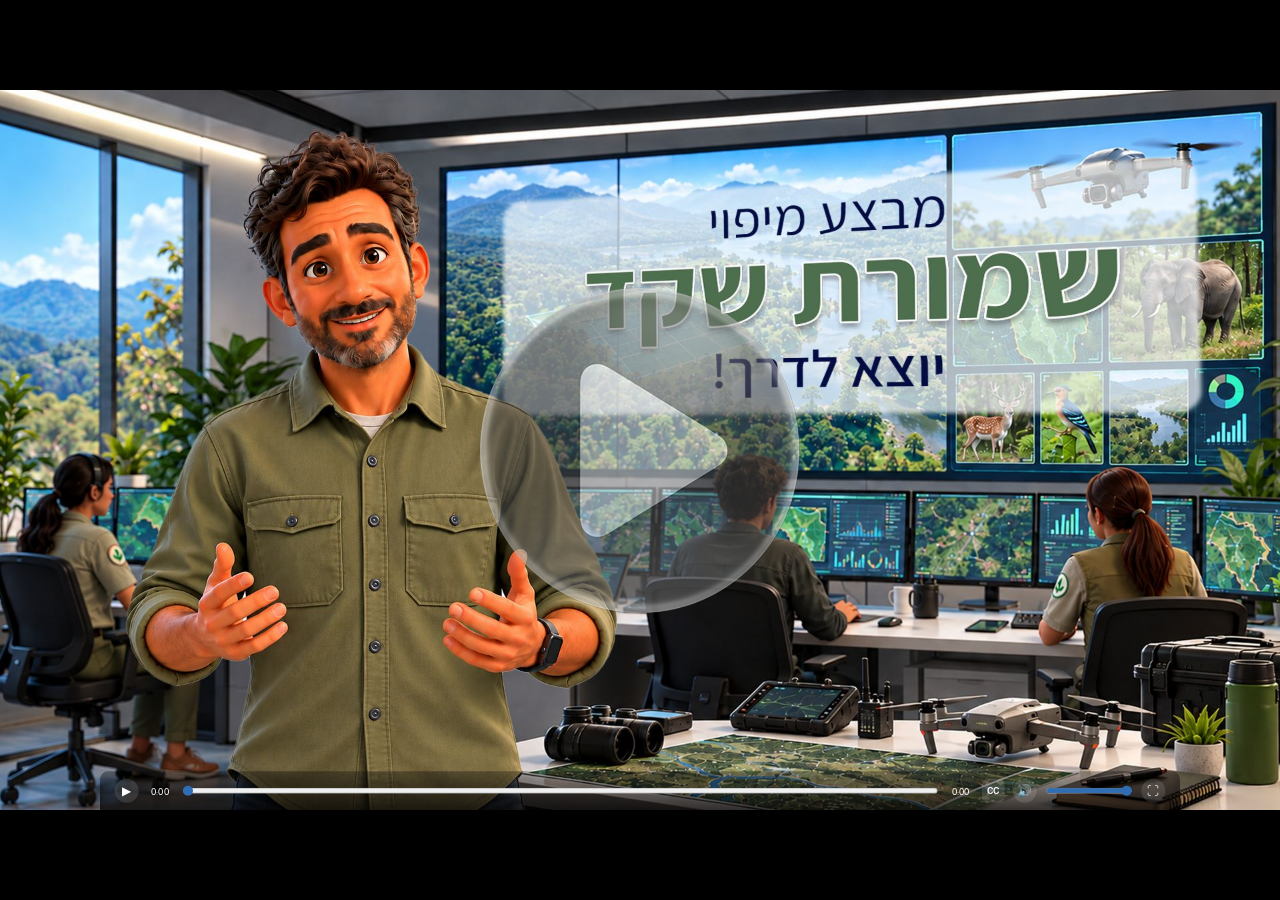
==== index.html @ ec58899f "Arabic build, round 2026-11-23: all first-reviewer comments and the second reader's accepted changes" ====
<!DOCTYPE html>
<html lang="ar" dir="rtl">
<head>
<meta charset="UTF-8">
<meta name="viewport" content="width=device-width, initial-scale=1.0">
<title>عمليّة رسم خريطة محمية اللوز الطبيعيّة</title>
<link rel="icon" href="data:,">
<link rel="stylesheet" href="styles.css">
<link rel="stylesheet" href="fonts-ar.css">
<link rel="stylesheet" href="style-ar.css">
</head>
<body>
<div id="app" role="main">

<!-- ===================================================================
     One <section> per screen, numbered 1..N with no gaps, written out in
     full here (the QA system counts the sections in this file).
     Attribute order matters to the translation tools: class first, then
     data-screen.
       data-sid    short ASCII name, stable when screens are renumbered
       data-type   opening | explain | video | tiles | hub | question | applet | finish
     Banner comment per screen: number, title, storyboard slides.

     Planned parts the engine gets in Phase 4 (markup is final already):
       .help-btn[data-popup="id"] / .popup-src#id   — help, applet, video and finish popups
       data-kind="input", .q-input[data-answer]      — typed answers; data-match="value" = any equal fraction
       .q-part                                       — a row with its own check, help and feedback (q2)
       .q-tr.q-opt                                   — a table row as an answer option (q3a, q3b)
     =================================================================== -->

<!-- ================= SCREEN 1 — סרטון פתיחה — מנהל השמורה (שקפים 2-3) ================= -->
<section class="screen active" data-screen="1" data-sid="video-intro" data-type="video" tabindex="-1">
  <div class="video-wrap">
    <!-- the poster (data-poster) only shows if the video file is missing; otherwise its first frame shows -->
    <video class="video-el" playsinline preload="metadata" disablepictureinpicture controlslist="nodownload noremoteplayback nofullscreen noplaybackrate" data-poster="assets/images/video-intro-poster.jpg" data-preview-at="0.5"><source src="assets/videos/RAHFAN_RESHET_CLIP1_V3.mp4#t=0.001" type="video/mp4"></video>
    <!-- captions: the producer's SRT (RAHFAN_RESHET_CLIP*.srt), one span per cue -->
    <div class="vcap-src" data-clear-after="48.72" hidden>
        <span data-t="0" data-end="1.6">مرحبا بكم،</span>
        <span data-t="1.6" data-end="4.1">تلقّينا في الأيام الأخيرة تقارير عن تغيّرات</span>
        <span data-t="4.1" data-end="5.908">في منطقة محمية اللوز الطبيعيّة</span>
        <span data-t="5.909" data-end="8.32">جفّت بعض مصادر المياه</span>
        <span data-t="8.32" data-end="11.54">وبدأت الحيوانات تتحرّك بشكل غير معتاد</span>
        <span data-t="11.54" data-end="14.06">بحثا عن مصادر مياه جديدة</span>
        <span data-t="14.06" data-end="17.24">لكي نفهم ما تغيّر ونحمي الحيوانات البرّية</span>
        <span data-t="17.24" data-end="19.54">علينا أن نعيد رسم خريطة لجميع</span>
        <span data-t="19.54" data-end="21.87">أنحاء المحمية، باستخدام طائرة مسيّرة للمسح</span>
        <span data-t="21.87" data-end="23.94">وهنا سنحتاج إلى مساعدتكم</span>
        <span data-t="23.94" data-end="26.5">انضمّوا إلى فريقنا من علماء البيئة الصغار</span>
        <span data-t="26.5" data-end="28.34">طلّاب وطالبات مثلكم</span>
        <span data-t="28.34" data-end="30.94">وساعدونا في تخطيط مهمّة المسح</span>
        <span data-t="30.94" data-end="33.82">يهمّنا أن تعرفوا عند تخطيط المسح</span>
        <span data-t="33.82" data-end="36.48">طائرتنا المسيّرة ذات بطّاريّة محدودة</span>
        <span data-t="36.48" data-end="39.18">ولا تستطيع مسح المحمية كلّها في يوم واحد</span>
        <span data-t="39.18" data-end="41.02">هذا يعني أنّنا سنحتاج إلى تقسيم</span>
        <span data-t="41.02" data-end="42.795">المهمّة إلى 3 أيام مسح</span>
        <span data-t="42.796" data-end="45.89">ننهي في نهايتها رسم خريطة المنطقة كلّها</span>
        <span data-t="45.89" data-end="48.72">هل أنتم مستعدّون؟ هيّا نبدأ</span>
      </div>
    <div class="video-caption hidden"><p></p></div>
    <button class="play-btn-big" type="button" aria-label="تشغيل الفيديو"></button>
  </div>
  <button class="nav-btn nav-next hidden" type="button" aria-label="التالي"></button>
</section>

<!-- ================= SCREEN 2 — ברוכים הבאים למערכת הבקרה (שקף 4) ================= -->
<section class="screen" data-screen="2" data-sid="welcome" data-type="explain" data-narration tabindex="-1">
  <div class="welcome-scene">
    <img class="screen-bg" src="assets/images/welcome-bg.jpg" alt="">
    <img class="figure-frame reserve-map" src="assets/images/welcome-map.jpg" alt="خريطة المحمية مقسّمة إلى شبكة من المربّعات المتساوية: 5 صفوف و12 عمودا.">
  </div>
  <div class="banner welcome-banner">
    <p class="reveal" data-narration-at="0"><strong>أهلا بكم في نظام التحكّم بالطائرة المسيّرة.</strong></p>
    <p class="reveal" data-narration-at="3.32">محميّتنا مستوية السطح وعلى شكل مستطيل.</p>
    <p class="reveal" data-narration-at="6.06">يقسّم النظام المنطقة إلى شبكة رقميّة من المربّعات المتساوية لتخطيط المسح.</p>
    <p class="reveal" data-narration-at="12.42">مهمّتكم، بصفتكم مخطّطي عمليّة المسح، هي أن تحدّدوا كيف سيُوزَّع عمل المسح بين <span class="keep-together">أيام العمليّة الثلاثة.</span></p>
    <button class="narration-toggle" type="button" aria-label="تشغيل السرد الصوتي" aria-controls="welcome-narration" aria-pressed="false">
      <svg class="narration-speaker" viewBox="0 0 32 32" aria-hidden="true" focusable="false"><path d="M5 12h6l8-6v20l-8-6H5z"/><path class="sound-wave" d="M23 11a7 7 0 0 1 0 10M26 7a12 12 0 0 1 0 18"/></svg>
      <svg class="narration-pause" viewBox="0 0 32 32" aria-hidden="true" focusable="false"><rect x="8" y="7" width="6" height="18" rx="1"/><rect x="19" y="7" width="6" height="18" rx="1"/></svg>
    </button>
  </div>
  <audio class="narration-audio" id="welcome-narration" src="assets/audio/screen2-narration.mp3" preload="auto"></audio>
  <button class="nav-btn nav-prev" type="button" aria-label="العودة"></button>
  <button class="nav-btn nav-next hidden" type="button" aria-label="التالي"></button>
</section>

<!-- ================= SCREEN 3 — שאלה 1 — אורך הצלע הסמוכה (שקפים 5-6) ================= -->
<section class="screen" data-screen="3" data-sid="q1" data-type="question" data-kind="single" data-weight="12.5" data-step="1" tabindex="-1">
  <img class="screen-bg" src="assets/images/bg-question.jpg" alt="">
  <button class="help-btn" type="button" data-popup="help-q1">مساعدة</button>
  <div class="q-card">
    <p class="q-body">1. عليكم أن تتعرّفوا إلى أبعاد المحمية لكي تتمكّنوا من تخطيط مهمّة المسح جيّدا.</p>
    <p class="q-body">معلوم أنّ مساحة المحمية المستطيلة هي 60 كيلومترا مربّعا، وطول أحد أضلاعها 5 كيلومترات.</p>
    <p class="q-body"><strong>ما هو طول الضلع المجاور؟</strong></p>
    <p class="q-instruction">اختاروا الإجابة المناسبة.</p>
    <div class="q-answers" role="radiogroup" aria-label="خيارات الإجابة">
      <div class="q-opt" data-id="1" role="radio" tabindex="0" aria-checked="false"><span class="q-mark"></span>15 كيلومترا</div>
      <div class="q-opt" data-id="2" data-correct role="radio" tabindex="0" aria-checked="false"><span class="q-mark"></span>12 كيلومترا</div>
      <div class="q-opt" data-id="3" role="radio" tabindex="0" aria-checked="false"><span class="q-mark"></span>10 كيلومترات</div>
    </div>
  </div>
  <!-- Separate existing artwork layers leave room for full-size dimension labels. -->
  <figure class="figure-frame q1-map" role="img" aria-label="خريطة المحمية المستطيلة، مقسّمة إلى مربّعات. طول ضلع واحد 5 كيلومترات، وطول الضلع المجاور غير معروف.">
    <div class="q1-grid"><img src="assets/images/q1-map.png" alt=""></div>
    <img class="q1-drone" src="assets/images/shared-paper-drone.png" alt="">
    <img class="q1-compass" src="assets/images/shared-paper-compass.png" alt="">
    <svg class="map-arrows" viewBox="0 0 866 479" aria-hidden="true" focusable="false">
      <line x1="135" y1="72" x2="135" y2="335" />
      <polygon points="128.5,77 141.5,77 135,66" />
      <polygon points="128.5,330 141.5,330 135,341" />
      <line x1="161" y1="366" x2="799" y2="366" />
      <polygon points="167,358 167,374 155,366" />
      <polygon points="793,358 793,374 805,366" />
    </svg>
    <p class="map-label map-side">5 كيلومترات</p>
    <p class="map-label map-bottom">؟ كيلومتر</p>
  </figure>
  <button class="btn-check" type="button" disabled>هل إجابتي صحيحة؟</button>
  <div class="popup-src popup-by-btn" id="help-q1" hidden>
    <p>مساحة المستطيل هي حاصل ضرب طولَي ضلعين متجاورين.</p>
  </div>
  <div class="fb-src" hidden>
    <div data-fb="retry"><p class="fb-t">هذه ليست الإجابة، حاولوا مرّة أخرى.</p><p>يمكنكم النقر على زرّ المساعدة للحصول على تلميح.</p></div>
    <div data-fb="correct"><p class="fb-t">إجابتك صحيحة!</p><p>مساحة المستطيل هي حاصل ضرب طولَي الضلعين المجاورين. معلوم لدينا أنّ مساحة المحمية 60 كيلومترا مربّعا وطول أحد أضلاعها 5 كيلومترات.</p><p>نُجري عمليّة قسمة لإيجاد طول الضلع المجاور:</p><p>12 = 5 : 60 ونحصل على أنّ طول الضلع هو 12 كيلومترا.</p></div>
    <div data-fb="wrong2"><p class="fb-t">هذا خطأ<span class="fb-rest"> – تعالوا نتعلّم من هذا</span></p><p>مساحة المستطيل هي حاصل ضرب طولَي الضلعين المجاورين. معلوم لدينا أنّ مساحة المحمية 60 كيلومترا مربّعا وطول أحد أضلاعها 5 كيلومترات.</p><p>نُجري عمليّة قسمة لإيجاد طول الضلع المجاور:</p><p>12 = 5 : 60 ونحصل على أنّ طول الضلع هو 12 كيلومترا.</p></div>
  </div>
  <button class="nav-btn nav-prev" type="button" aria-label="العودة"></button>
  <button class="nav-btn nav-next hidden" type="button" aria-label="التالي"></button>
</section>

<!-- ================= SCREEN 4 — שאלה 2 — החלק שנותר ביום השלישי (שקפים 7-13) ================= -->
<section class="screen" data-screen="4" data-sid="q2" data-type="question" data-kind="input" data-weight="12.5" data-step="2" tabindex="-1">
  <img class="screen-bg" src="assets/images/bg-question.jpg" alt="">
  <div class="q-card">
    <p class="q-body">2. كما ذُكر، يجب تقسيم مسح مساحة المحمية على ثلاثة أيام.</p>
    <p class="q-body">اقترح طاقم المخطّطين ثلاثة خيارات لتقسيم مساحة المحمية، وهي معروضة في الجدول التالي.</p>
    <p class="q-body"><strong>ما الجزء من مساحة المحمية الذي يتبقّى للمسح في اليوم الثالث في كلّ خيار منها؟</strong></p>
    <p class="q-instruction">اكتبوا الإجابة المناسبة لكلّ خيار.</p>
  </div>
  <img class="paper-card" src="assets/images/shared-paper-card.png" alt="">
  <img class="paper-art paper-drone" src="assets/images/shared-paper-drone.png" alt="">
  <img class="paper-art paper-compass" src="assets/images/shared-paper-compass.png" alt="">
  <div class="q-table" role="table">
    <div class="q-tr q-th" role="row"><span role="columnheader">جزء المساحة الذي سيُمسح</span><span role="columnheader">اليوم الأول</span><span role="columnheader">اليوم الثاني</span><span role="columnheader">اليوم الثالث</span></div>

    <div class="q-tr q-part" role="row" data-part="1">
      <span role="rowheader">الخيار 1</span>
      <span role="cell"><span class="frac"><span>1</span><span>5</span></span></span>
      <span role="cell"><span class="frac"><span>1</span><span>5</span></span></span>
      <span role="cell"><span class="q-input frac-input" data-answer="3/5" data-match="value"><input class="q-in" data-frac="num" inputmode="numeric" aria-label="بسط"><input class="q-in" data-frac="den" inputmode="numeric" aria-label="مقام"></span></span>
      <button class="help-btn" type="button" data-popup="help-q2-1">مساعدة</button>
      <button class="btn-check" type="button" disabled>هل إجابتي صحيحة؟</button>
      <div class="fb-src" hidden>
        <div data-fb="retry"><p class="fb-t">هذه ليست الإجابة، حاولوا مرّة أخرى.</p><p>يمكنكم النقر على زرّ المساعدة للحصول على تلميح.</p></div>
        <div data-fb="correct"><p class="fb-t">إجابتك صحيحة!</p><p><strong>هيّا ننظر إلى خيار المسح الأول.</strong></p><p>يمثّل كلّ جزء في الرسم خُمس مساحة المحمية، فقد تمّ مسح <span class="frac"><span>1</span><span>5</span></span> من مساحة المحمية في اليوم الأول، وتمّ مسح <span class="frac"><span>1</span><span>5</span></span> من المساحة في اليوم الثاني أيضا.</p><p>يعني ذلك أنّه تمّ مسح <span class="frac"><span>2</span><span>5</span></span> من مساحة المحمية في اليومين الأولين معا، ولذلك ما زال يتبقّى للمسح في اليوم الثالث <span class="frac"><span>3</span><span>5</span></span> من مساحة المحمية.</p><div class="fifths-figure" role="img" aria-label="رسم: مساحة المحمية في خمسة أجزاء متساوية. في الخُمس الأول من اليسار مكتوب 1/5، وهو الجزء الذي مُسح في اليوم الأول، وفي الخُمس الثاني مكتوب 1/5، وهو الجزء الذي مُسح في اليوم الثاني."><span class="ff-label ff-l1">الجزء الذي مُسح في اليوم الأول</span><span class="ff-label ff-l2">الجزء الذي مُسح في اليوم الثاني</span><svg class="ff-brace ff-b1" viewBox="0 0 100 20" preserveAspectRatio="none" aria-hidden="true"><path d="M1,19 Q1,11 13,11 H40 Q50,11 50,1 Q50,11 60,11 H87 Q99,11 99,19"/></svg><svg class="ff-brace ff-b2" viewBox="0 0 100 20" preserveAspectRatio="none" aria-hidden="true"><path d="M1,19 Q1,11 13,11 H40 Q50,11 50,1 Q50,11 60,11 H87 Q99,11 99,19"/></svg><span class="ff-cell"><span class="frac"><span>1</span><span>5</span></span></span><span class="ff-cell"><span class="frac"><span>1</span><span>5</span></span></span><span class="ff-cell"></span><span class="ff-cell"></span><span class="ff-cell"></span></div></div>
        <div data-fb="wrong2"><p class="fb-t">الإجابة غير دقيقة<span class="fb-rest"> – تعالوا نتعلّم من هذا</span></p><p><strong>هيّا ننظر إلى خيار المسح الأول.</strong></p><p>يمثّل كلّ جزء في الرسم خُمس مساحة المحمية، فقد تمّ مسح <span class="frac"><span>1</span><span>5</span></span> من مساحة المحمية في اليوم الأول، وتمّ مسح <span class="frac"><span>1</span><span>5</span></span> من المساحة في اليوم الثاني أيضا.</p><p>يعني ذلك أنّه تمّ مسح <span class="frac"><span>2</span><span>5</span></span> من مساحة المحمية في اليومين الأولين معا، ولذلك ما زال يتبقّى للمسح في اليوم الثالث <span class="frac"><span>3</span><span>5</span></span> من مساحة المحمية.</p><div class="fifths-figure" role="img" aria-label="رسم: مساحة المحمية في خمسة أجزاء متساوية. في الخُمس الأول من اليسار مكتوب 1/5، وهو الجزء الذي مُسح في اليوم الأول، وفي الخُمس الثاني مكتوب 1/5، وهو الجزء الذي مُسح في اليوم الثاني."><span class="ff-label ff-l1">الجزء الذي مُسح في اليوم الأول</span><span class="ff-label ff-l2">الجزء الذي مُسح في اليوم الثاني</span><svg class="ff-brace ff-b1" viewBox="0 0 100 20" preserveAspectRatio="none" aria-hidden="true"><path d="M1,19 Q1,11 13,11 H40 Q50,11 50,1 Q50,11 60,11 H87 Q99,11 99,19"/></svg><svg class="ff-brace ff-b2" viewBox="0 0 100 20" preserveAspectRatio="none" aria-hidden="true"><path d="M1,19 Q1,11 13,11 H40 Q50,11 50,1 Q50,11 60,11 H87 Q99,11 99,19"/></svg><span class="ff-cell"><span class="frac"><span>1</span><span>5</span></span></span><span class="ff-cell"><span class="frac"><span>1</span><span>5</span></span></span><span class="ff-cell"></span><span class="ff-cell"></span><span class="ff-cell"></span></div></div>
      </div>
    </div>

    <div class="q-tr q-part" role="row" data-part="2">
      <span role="rowheader">الخيار 2</span>
      <span role="cell"><span class="frac"><span>1</span><span>10</span></span></span>
      <span role="cell"><span class="frac"><span>2</span><span>5</span></span></span>
      <span role="cell"><span class="q-input frac-input" data-answer="5/10" data-match="value"><input class="q-in" data-frac="num" inputmode="numeric" aria-label="بسط"><input class="q-in" data-frac="den" inputmode="numeric" aria-label="مقام"></span></span>
      <button class="help-btn" type="button" data-popup="help-q2-2">مساعدة</button>
      <button class="btn-check" type="button" disabled>هل إجابتي صحيحة؟</button>
      <div class="fb-src" hidden>
        <div data-fb="retry"><p class="fb-t">هذه ليست الإجابة، حاولوا مرّة أخرى.</p><p>يمكنكم النقر على زرّ المساعدة للحصول على تلميح.</p></div>
        <div data-fb="correct"><p class="fb-t">إجابتك صحيحة!</p><p>نحسب معا:</p><p><strong>الخيار 2</strong> – نجمع أجزاء مساحة المحمية التي مسحتها الطائرة المسيّرة في اليوم الأول واليوم الثاني <span class="frac"><span>1</span><span>10</span></span> + <span class="frac"><span>2</span><span>5</span></span>.</p><p>نجمع الكسرين باستخدام المقام المشترك الأصغر 10: <span class="eq"><span class="frac"><span>2</span><span>5</span></span> + <span class="frac"><span>1</span><span>10</span></span> = <span class="frac"><span>4</span><span>10</span></span> + <span class="frac"><span>1</span><span>10</span></span> = <span class="frac"><span>5</span><span>10</span></span></span></p><p>يعني ذلك أنّه يتبقّى للمسح <span class="frac"><span>5</span><span>10</span></span> وهي <span class="frac"><span>1</span><span>2</span></span> من مساحة المحمية.</p></div>
        <div data-fb="wrong2"><p class="fb-t">هذا خطأ<span class="fb-rest"> – تعالوا نتعلّم من هذا</span></p><p>نحسب معا:</p><p><strong>الخيار 2</strong> – نجمع أجزاء مساحة المحمية التي مسحتها الطائرة المسيّرة في اليوم الأول واليوم الثاني <span class="frac"><span>1</span><span>10</span></span> + <span class="frac"><span>2</span><span>5</span></span>.</p><p>نجمع الكسرين باستخدام المقام المشترك الأصغر 10: <span class="eq"><span class="frac"><span>2</span><span>5</span></span> + <span class="frac"><span>1</span><span>10</span></span> = <span class="frac"><span>4</span><span>10</span></span> + <span class="frac"><span>1</span><span>10</span></span> = <span class="frac"><span>5</span><span>10</span></span></span></p><p>يعني ذلك أنّه يتبقّى للمسح <span class="frac"><span>5</span><span>10</span></span> وهي <span class="frac"><span>1</span><span>2</span></span> من مساحة المحمية.</p></div>
      </div>
    </div>

    <div class="q-tr q-part" role="row" data-part="3">
      <span role="rowheader">الخيار 3</span>
      <span role="cell"><span class="frac"><span>1</span><span>4</span></span></span>
      <span role="cell"><span class="frac"><span>1</span><span>6</span></span></span>
      <span role="cell"><span class="q-input frac-input" data-answer="7/12" data-match="value"><input class="q-in" data-frac="num" inputmode="numeric" aria-label="بسط"><input class="q-in" data-frac="den" inputmode="numeric" aria-label="مقام"></span></span>
      <button class="help-btn" type="button" data-popup="help-q2-3">مساعدة</button>
      <button class="btn-check" type="button" disabled>هل إجابتي صحيحة؟</button>
      <div class="fb-src" hidden>
        <div data-fb="retry"><p class="fb-t">هذه ليست الإجابة، حاولوا مرّة أخرى.</p><p>يمكنكم النقر على زرّ المساعدة للحصول على تلميح.</p></div>
        <div data-fb="correct"><p class="fb-t">إجابتك صحيحة!</p><p>نحسب معا:</p><p><strong>الخيار 3</strong> – نجمع أجزاء مساحة المحمية التي مسحتها الطائرة المسيّرة في اليوم الأول واليوم الثاني <span class="frac"><span>1</span><span>6</span></span> + <span class="frac"><span>1</span><span>4</span></span>.</p><p>يلزم لجمع <span class="eq"><span class="frac"><span>1</span><span>4</span></span> + <span class="frac"><span>1</span><span>6</span></span></span> إيجاد مقام مشترك، والمقام المشترك الأصغر هو <strong>12</strong>:</p><p><span class="eq"><span class="frac"><span>1</span><span>4</span></span> + <span class="frac"><span>1</span><span>6</span></span> = <span class="frac"><span>3</span><span>12</span></span> + <span class="frac"><span>2</span><span>12</span></span> = <span class="frac"><span>5</span><span>12</span></span></span></p><p>يعني ذلك أنّه ما زال يتبقّى للمسح <span class="frac"><span>7</span><span>12</span></span> من المساحة.</p></div>
        <div data-fb="wrong2"><p class="fb-t">هذا خطأ<span class="fb-rest"> – تعالوا نتعلّم من هذا</span></p><p>نحسب معا:</p><p><strong>الخيار 3</strong> – نجمع أجزاء مساحة المحمية التي مسحتها الطائرة المسيّرة في اليوم الأول واليوم الثاني <span class="frac"><span>1</span><span>6</span></span> + <span class="frac"><span>1</span><span>4</span></span>.</p><p>يلزم لجمع <span class="eq"><span class="frac"><span>1</span><span>4</span></span> + <span class="frac"><span>1</span><span>6</span></span></span> إيجاد مقام مشترك، والمقام المشترك الأصغر هو <strong>12</strong>:</p><p><span class="eq"><span class="frac"><span>1</span><span>4</span></span> + <span class="frac"><span>1</span><span>6</span></span> = <span class="frac"><span>3</span><span>12</span></span> + <span class="frac"><span>2</span><span>12</span></span> = <span class="frac"><span>5</span><span>12</span></span></span></p><p>يعني ذلك أنّه ما زال يتبقّى للمسح <span class="frac"><span>7</span><span>12</span></span> من المساحة.</p></div>
      </div>
    </div>
  </div>
  <div class="popup-src" id="help-q2-1" hidden>
    <p><strong>هيّا ننظر إلى خيار المسح الأول.</strong></p>
    <p>هذه مساحة المحمية مقسّمة إلى أخماس.</p>
    <!-- the two labels are live text, each under its own piece (the first piece is the leftmost). In the storyboard file they are white on white, so the slide render does not show them, but they are part of the help -->
    <div class="help-fifths">
      <img class="figure-frame" src="assets/images/q2-help1-fifths.png" alt="مساحة المحمية مقسّمة إلى خمسة أجزاء متساوية.">
      <div class="hf-labels">
        <svg class="hf-brace hf-b1" viewBox="0 0 100 20" preserveAspectRatio="none" aria-hidden="true"><path d="M1,19 Q1,11 13,11 H40 Q50,11 50,1 Q50,11 60,11 H87 Q99,11 99,19"/></svg><svg class="hf-brace hf-b2" viewBox="0 0 100 20" preserveAspectRatio="none" aria-hidden="true"><path d="M1,19 Q1,11 13,11 H40 Q50,11 50,1 Q50,11 60,11 H87 Q99,11 99,19"/></svg>
        <span class="hf-label hf-l1">الجزء الذي مُسح في اليوم الأول</span><span class="hf-label hf-l2">الجزء الذي مُسح في اليوم الثاني</span>
      </div>
    </div>
  </div>
  <div class="popup-src" id="help-q2-2" hidden>
    <p><strong>هيّا ننظر إلى خيار المسح الثاني.</strong></p>
    <p>مساحة المحمية مقسّمة إلى أعشار في الرسم العلوي.</p>
    <p>المحمية نفسها مقسّمة إلى أخماس في الرسم السفلي.</p>
    <p>كم عُشرا يوجد في كلّ <span class="frac"><span>1</span><span>5</span></span>؟</p>
    <p><span class="eq"><span class="frac"><span>1</span><span>5</span></span> = <span class="frac"><span>?</span><span>10</span></span></span></p>
    <img class="figure-frame" src="assets/images/q2-help2-tenths.png" alt="مساحة المحمية مقسّمة إلى عشرة أجزاء متساوية.">
    <img class="figure-frame" src="assets/images/q2-help2-fifths.png" alt="مساحة المحمية مقسّمة إلى خمسة أجزاء متساوية.">
  </div>
  <div class="popup-src" id="help-q2-3" hidden>
    <p>عبّروا عن أجزاء مساحات المحمية باستخدام مقام مشترك.</p>
  </div>
  <button class="nav-btn nav-prev" type="button" aria-label="العودة"></button>
  <button class="nav-btn nav-next hidden" type="button" aria-label="التالي"></button>
</section>

<!-- ================= SCREEN 5 — שאלה 3.א — 25% ביום הראשון (שקפים 14-15) ================= -->
<section class="screen" data-screen="5" data-sid="q3a" data-type="question" data-kind="single" data-weight="6.25" data-step="3" tabindex="-1">
  <img class="screen-bg" src="assets/images/bg-question.jpg" alt="">
  <button class="help-btn" type="button" data-popup="help-q3a">مساعدة</button>
  <div class="q-card">
    <p class="q-body">3. أ. أيّ خيار يكون فيه الجزء الذي مُسح <strong>في اليوم الأول</strong> <span class="ltr">25%</span> من مساحة المحمية؟</p>
    <p class="q-instruction">انقروا على الخيار المناسب في الجدول.</p>
  </div>
  <img class="paper-card" src="assets/images/shared-paper-card.png" alt="">
  <img class="paper-art paper-drone" src="assets/images/shared-paper-drone.png" alt="">
  <img class="paper-art paper-compass" src="assets/images/shared-paper-compass.png" alt="">
  <div class="q-table" role="radiogroup" aria-label="خيارات الإجابة">
    <div class="q-tr q-th" aria-hidden="true"><span>جزء المساحة الذي سيُمسح</span><span>اليوم الأول</span><span>اليوم الثاني</span><span>اليوم الثالث</span></div>
    <div class="q-tr q-opt" data-id="1" role="radio" tabindex="0" aria-checked="false"><span>الخيار 1</span><span><span class="frac"><span>1</span><span>5</span></span></span><span><span class="frac"><span>1</span><span>5</span></span></span><span><span class="frac"><span>3</span><span>5</span></span></span></div>
    <div class="q-tr q-opt" data-id="2" role="radio" tabindex="0" aria-checked="false"><span>الخيار 2</span><span><span class="frac"><span>1</span><span>10</span></span></span><span><span class="frac"><span>2</span><span>5</span></span></span><span><span class="eq"><span class="frac"><span>5</span><span>10</span></span><span class="eq-ok"> = <span class="frac"><span>1</span><span>2</span></span></span></span></span></div>
    <div class="q-tr q-opt" data-id="3" data-correct role="radio" tabindex="0" aria-checked="false"><span>الخيار 3</span><span><span class="frac"><span>1</span><span>4</span></span></span><span><span class="frac"><span>1</span><span>6</span></span></span><span><span class="frac"><span>7</span><span>12</span></span></span></div>
  </div>
  <button class="btn-check" type="button" disabled>هل إجابتي صحيحة؟</button>
  <div class="popup-src popup-by-btn" id="help-q3a" hidden>
    <p><span class="eq"><span class="frac"><span>1</span><span>4</span></span> = <span class="frac"><span>?</span><span>100</span></span></span></p>
  </div>
  <div class="fb-src" hidden>
    <div data-fb="retry"><p class="fb-t">هذه ليست الإجابة، حاولوا مرّة أخرى.</p><p>يمكنكم النقر على زرّ المساعدة للحصول على تلميح.</p></div>
    <div data-fb="correct"><p class="fb-t">إجابتك صحيحة!</p><p>تمّ في الخيار 3، في اليوم الأول، مسح <span class="ltr">25%</span> من مساحة المحمية.</p><p><span class="eq"><span class="frac"><span>1</span><span>4</span></span> = <span class="frac"><span>25</span><span>100</span></span></span></p></div>
    <div data-fb="wrong2"><p class="fb-t">هذا خطأ<span class="fb-rest"> – تعالوا نتعلّم من هذا</span></p><p>تمّ في الخيار 3، في اليوم الأول، مسح <span class="ltr">25%</span> من مساحة المحمية.</p><p><span class="eq"><span class="frac"><span>1</span><span>4</span></span> = <span class="frac"><span>25</span><span>100</span></span></span></p></div>
  </div>
  <button class="nav-btn nav-prev" type="button" aria-label="العودة"></button>
  <button class="nav-btn nav-next hidden" type="button" aria-label="التالي"></button>
</section>

<!-- ================= SCREEN 6 — שאלה 3.ב — החלק הקטן ביותר ביום השלישי (שקפים 16-18) ================= -->
<section class="screen" data-screen="6" data-sid="q3b" data-type="question" data-kind="single" data-weight="6.25" data-step="3" tabindex="-1">
  <img class="screen-bg" src="assets/images/bg-question.jpg" alt="">
  <button class="help-btn" type="button" data-popup="help-q3b">مساعدة</button>
  <div class="q-card">
    <p class="q-body"><strong>3. ب.</strong> يبدو، بحسب توقّعات الطقس، أنّ المطر سيهطل في اليوم الثالث من المسح. اقترحت مرام مسح أكبر مساحة ممكنة في اليومين الأولين، لكي تبقى للمسح في اليوم الثالث أصغر مساحة.</p>
    <p class="q-body">أيّ خيار من الخيارات الثلاثة التي أمامكم يبقى فيه <strong>الجزء الأصغر</strong> للمسح <strong>في اليوم الثالث</strong>؟</p>
    <p class="q-instruction">انقروا على الخيار المناسب في الجدول.</p>
  </div>
  <img class="figure-frame character" src="assets/images/q3b-may.png" alt="">
  <img class="paper-card" src="assets/images/shared-paper-card.png" alt="">
  <img class="paper-art paper-drone" src="assets/images/shared-paper-drone.png" alt="">
  <img class="paper-art paper-compass" src="assets/images/shared-paper-compass.png" alt="">
  <div class="q-table" role="radiogroup" aria-label="خيارات الإجابة">
    <div class="q-tr q-th" aria-hidden="true"><span>جزء المساحة الذي سيُمسح</span><span>اليوم الأول</span><span>اليوم الثاني</span><span>اليوم الثالث</span></div>
    <div class="q-tr q-opt" data-id="1" role="radio" tabindex="0" aria-checked="false"><span>الخيار 1</span><span><span class="frac"><span>1</span><span>5</span></span></span><span><span class="frac"><span>1</span><span>5</span></span></span><span><span class="frac"><span>3</span><span>5</span></span></span></div>
    <div class="q-tr q-opt" data-id="2" data-correct role="radio" tabindex="0" aria-checked="false"><span>الخيار 2</span><span><span class="frac"><span>1</span><span>10</span></span></span><span><span class="frac"><span>2</span><span>5</span></span></span><span><span class="eq"><span class="frac"><span>5</span><span>10</span></span><span class="eq-ok"> = <span class="frac"><span>1</span><span>2</span></span></span></span></span></div>
    <div class="q-tr q-opt" data-id="3" role="radio" tabindex="0" aria-checked="false"><span>الخيار 3</span><span><span class="frac"><span>1</span><span>4</span></span></span><span><span class="frac"><span>1</span><span>6</span></span></span><span><span class="frac"><span>7</span><span>12</span></span></span></div>
  </div>
  <button class="btn-check" type="button" disabled>هل إجابتي صحيحة؟</button>
  <div class="popup-src popup-wide" id="help-q3b" hidden>
    <p>حاولوا مقارنة كِبَر الأجزاء المتبقّية.</p>
    <p>لوّنّا في الرسوم التي أمامكم أجزاء المحمية التي سيتمّ مسحها في اليوم الثالث في كلّ خيار.</p>
    <p>أيّ منها تكون فيه المساحة المتبقّية للمسح في اليوم الثالث هي الأصغر؟</p>
    <div class="help-options">
      <div class="help-option"><img class="figure-frame" src="assets/images/q3b-help-a.png" alt="مساحة المحمية مقسّمة إلى خمسة أجزاء؛ ثلاثة منها ملوّنة."><p>الخيار أ <span class="frac"><span>3</span><span>5</span></span></p></div>
      <div class="help-option"><img class="figure-frame" src="assets/images/q3b-help-b.png" alt="مساحة المحمية مقسّمة إلى عشرة أجزاء؛ خمسة منها ملوّنة."><p>الخيار ب <span class="frac"><span>5</span><span>10</span></span></p></div>
      <div class="help-option"><img class="figure-frame" src="assets/images/q3b-help-c.png" alt="مساحة المحمية مقسّمة إلى اثني عشر جزءا؛ سبعة منها ملوّنة."><p>الخيار ت <span class="frac"><span>7</span><span>12</span></span></p></div>
    </div>
  </div>
  <div class="fb-src" hidden>
    <div data-fb="retry"><p class="fb-t">هذه ليست الإجابة، حاولوا مرّة أخرى.</p><p>يمكنكم النقر على زرّ المساعدة للحصول على تلميح.</p></div>
    <div data-fb="correct"><p class="fb-t">إجابتك صحيحة!</p><p>نرى من الجدول أنّه في الخيار 1 يتبقّى للمسح في اليوم الثالث <span class="frac"><span>3</span><span>5</span></span> من المساحة، وفي الخيار 3 يتبقّى للمسح <span class="frac"><span>7</span><span>12</span></span> من المساحة.</p><p>تبقّت في هذين الخيارين مساحة أكبر من <span class="frac"><span>1</span><span>2</span></span> من مساحة المحمية.</p><p>يتبقّى للمسح في الخيار 2 بالضبط <span class="frac"><span>1</span><span>2</span></span> من المساحة، وهي أصغر مساحة تبقّت للمسح، ولذلك الخيار 2 هو المناسب.</p></div>
    <div data-fb="wrong2"><p class="fb-t">هذا خطأ<span class="fb-rest"> – تعالوا نتعلّم من هذا</span></p><p>نرى من الجدول أنّه في الخيار 1 يتبقّى للمسح في اليوم الثالث <span class="frac"><span>3</span><span>5</span></span> من المساحة، وفي الخيار 3 يتبقّى للمسح <span class="frac"><span>7</span><span>12</span></span> من المساحة.</p><p>تبقّت في هذين الخيارين مساحة أكبر من <span class="frac"><span>1</span><span>2</span></span> من مساحة المحمية.</p><p>يتبقّى للمسح في الخيار 2 بالضبط <span class="frac"><span>1</span><span>2</span></span> من المساحة، وهي أصغر مساحة تبقّت للمسح، ولذلك الخيار 2 هو المناسب.</p></div>
  </div>
  <button class="nav-btn nav-prev" type="button" aria-label="العودة"></button>
  <button class="nav-btn nav-next hidden" type="button" aria-label="التالي"></button>
</section>

<!-- ================= SCREEN 7 — סרטון מעבר — תנאים חדשים (שקף 19) ================= -->
<section class="screen" data-screen="7" data-sid="video-conditions" data-type="video" tabindex="-1">
  <div class="video-wrap">
    <video class="video-el" playsinline preload="metadata" disablepictureinpicture controlslist="nodownload noremoteplayback nofullscreen noplaybackrate" data-poster="assets/images/video-conditions-poster.jpg"><source src="assets/videos/RAHFAN_RESHET_CLIP2_V2.mp4#t=0.001" type="video/mp4"></video>
    <div class="vcap-src" data-clear-after="27.54" hidden>
        <span data-t="0.18" data-end="2.3">وصلنا تحديث من غرفة التحكّم</span>
        <span data-t="2.3" data-end="3.9">تغيّر الطقس</span>
        <span data-t="3.9" data-end="5.72">إذًا، لا حاجة إلى مسح الجزء</span>
        <span data-t="5.72" data-end="7.58">الأكبر في اليومين الأولين</span>
        <span data-t="7.58" data-end="10.44">هناك، مع ذلك، شروط جديدة للمهمّة</span>
        <span data-t="10.44" data-end="14.08">يجب أن تكون المساحة التي ستُمسح في اليوم الثاني أكبر</span>
        <span data-t="14.08" data-end="17.12">بمرّتين من الجزء الذي سيُمسح في اليوم الأول</span>
        <span data-t="17.12" data-end="20.46">ويبقى للمسح في اليوم الثالث مساحة أصغر</span>
        <span data-t="20.46" data-end="22.24">من نصف مساحة المحمية</span>
        <span data-t="22.24" data-end="25.38">حسنا، نحتاج إذن إلى التفكير في خيار</span>
        <span data-t="25.38" data-end="27.54">آخر يلبّي هذه الشروط</span>
      </div>
    <div class="video-caption hidden"><p></p></div>
    <button class="play-btn-big" type="button" aria-label="تشغيل الفيديو"></button>
  </div>
  <button class="nav-btn nav-prev" type="button" aria-label="العودة"></button>
  <button class="nav-btn nav-next hidden" type="button" aria-label="التالي"></button>
</section>

<!-- ================= SCREEN 8 — שאלה 4 — תוכנית סריקה חדשה (שקפים 20-21) ================= -->
<section class="screen" data-screen="8" data-sid="q4" data-type="question" data-kind="input" data-grade="hook" data-feedback-close data-weight="12.5" data-step="4" tabindex="-1">
  <img class="screen-bg" src="assets/images/bg-question.jpg" alt="">
  <button class="help-btn" type="button" data-popup="help-q4">مساعدة</button>
  <button class="applet-btn blink" type="button" data-popup="applet-q4">التطبيق</button>
  <div class="q-card">
    <p class="q-body"><strong>4. أعدّوا خطّة مسح جديدة تلائم الشروط الجديدة. استعينوا بالتطبيق الموجود في الأعلى، واكتبوا أيّ جزء من مساحة المحمية سيُمسح في كلّ يوم من الأيام:</strong></p>
  </div>
  <div class="conditions-card">
    <img class="cond-art" src="assets/images/shared-conditions-card.png" alt="">
    <h3 class="sr-only">شروط المهمّة الجديدة</h3>
    <ul>
      <li>ستكون المساحة التي ستُمسح في اليوم الثاني أكبر بمرّتين من المساحة التي مُسحت في اليوم الأول.</li>
      <li>ستكون المساحة التي ستتبقّى للمسح في اليوم الثالث أصغر من <span class="frac"><span>1</span><span>2</span></span> من مساحة المحمية.</li>
    </ul>
    <p class="cond-reminder">تذكّروا: يجب أن يتمّ المسح في <strong class="cond-em">ثلاثة أيام</strong>.</p>
  </div>
  <div class="q-fields">
    <div class="q-field"><span class="q-field-label" id="q4-d1">اليوم الأول:</span><span class="q-input frac-input" data-name="d1" aria-labelledby="q4-d1"><input class="q-in" data-frac="num" inputmode="numeric" aria-label="بسط"><input class="q-in" data-frac="den" inputmode="numeric" aria-label="مقام"></span></div>
    <div class="q-field"><span class="q-field-label" id="q4-d2">اليوم الثاني:</span><span class="q-input frac-input" data-name="d2" aria-labelledby="q4-d2"><input class="q-in" data-frac="num" inputmode="numeric" aria-label="بسط"><input class="q-in" data-frac="den" inputmode="numeric" aria-label="مقام"></span></div>
    <div class="q-field"><span class="q-field-label" id="q4-d3">اليوم الثالث:</span><span class="q-input frac-input" data-name="d3" aria-labelledby="q4-d3"><input class="q-in" data-frac="num" inputmode="numeric" aria-label="بسط"><input class="q-in" data-frac="den" inputmode="numeric" aria-label="مقام"></span></div>
  </div>
  <button class="btn-check" type="button" disabled>هل إجابتي صحيحة؟</button>
  <div class="popup-src popup-by-btn" id="help-q4" hidden>
    <p>مثال: إذا كانت الطائرة المسيّرة تمسح في اليوم الأول <span class="frac"><span>1</span><span>4</span></span> من مساحة المحمية، فماذا سيحدث في اليوم الثاني والثالث؟</p>
  </div>
  <div class="popup-src popup-wide" id="applet-q4" hidden>
    <div class="applet-frame"><iframe src="assets/app/scan-split.html" title="تقسيم مساحة المسح" scrolling="no"></iframe></div>
  </div>
  <div class="fb-src" hidden>
    <div data-fb="retry"><p class="fb-t">هذه ليست الإجابة، حاولوا مرّة أخرى.</p><p>يمكنكم النقر على زرّ المساعدة للحصول على تلميح.</p></div>
    <div data-fb="correct"><p class="fb-t">إجابتك صحيحة!</p><p>يمكن العمل بحسب الترتيب التالي لبناء خطّة تلائم الشروط:</p><ol><li>نختار الجزء الذي سيُمسح في اليوم الأول.</li><li>نضرب هذا الجزء في 2 فنحصل على الجزء الذي سيُمسح في اليوم الثاني.</li><li>نجمع الجزأين، ونطرحهما من الواحد الصحيح (مساحة المحمية كلّها) – وهكذا نحصل على المساحة التي تبقّت في اليوم الثالث.</li><li>نتحقّق من أنّ المساحة المتبقّية للمسح في اليوم الثالث أصغر من <span class="frac"><span>1</span><span>2</span></span></li><li>نتحقّق من أنّ مجموع الأجزاء كلّها يساوي الواحد الصحيح.</li></ol><p>أمامكم خياران كمثال:</p><table class="fb-table"><tr><th></th><th>اليوم الأول</th><th>اليوم الثاني</th><th>اليوم الثالث</th></tr><tr><th>الخيار 1</th><td><span class="frac"><span>3</span><span>10</span></span></td><td><span class="frac"><span>6</span><span>10</span></span></td><td><span class="frac"><span>1</span><span>10</span></span></td></tr><tr><th>الخيار 2</th><td><span class="frac"><span>1</span><span>5</span></span></td><td><span class="frac"><span>2</span><span>5</span></span></td><td><span class="frac"><span>2</span><span>5</span></span></td></tr></table></div>
    <div data-fb="wrong2"><p class="fb-t">هذا خطأ<span class="fb-rest"> – تعالوا نتعلّم من هذا</span></p><p>يمكن العمل بحسب الترتيب التالي لبناء خطّة تلائم الشروط:</p><ol><li>نختار الجزء الذي سيُمسح في اليوم الأول.</li><li>نضرب هذا الجزء في 2 فنحصل على الجزء الذي سيُمسح في اليوم الثاني.</li><li>نجمع الجزأين، ونطرحهما من الواحد الصحيح (مساحة المحمية كلّها) – وهكذا نحصل على المساحة التي تبقّت في اليوم الثالث.</li><li>نتحقّق من أنّ المساحة المتبقّية للمسح في اليوم الثالث أصغر من <span class="frac"><span>1</span><span>2</span></span></li><li>نتحقّق من أنّ مجموع الأجزاء كلّها يساوي الواحد الصحيح.</li></ol><p>أمامكم خياران كمثال:</p><table class="fb-table"><tr><th></th><th>اليوم الأول</th><th>اليوم الثاني</th><th>اليوم الثالث</th></tr><tr><th>الخيار 1</th><td><span class="frac"><span>3</span><span>10</span></span></td><td><span class="frac"><span>6</span><span>10</span></span></td><td><span class="frac"><span>1</span><span>10</span></span></td></tr><tr><th>الخيار 2</th><td><span class="frac"><span>1</span><span>5</span></span></td><td><span class="frac"><span>2</span><span>5</span></span></td><td><span class="frac"><span>2</span><span>5</span></span></td></tr></table></div>
  </div>
  <button class="nav-btn nav-prev" type="button" aria-label="العودة"></button>
  <button class="nav-btn nav-next hidden" type="button" aria-label="التالي"></button>
</section>

<!-- ================= SCREEN 9 — שאלה 5 — האם ההצעה עומדת בתנאים (שקפים 22-24) ================= -->
<section class="screen" data-screen="9" data-sid="q5" data-type="question" data-require-video data-kind="single" data-attempts="1" data-weight="12.5" data-step="5" tabindex="-1">
  <img class="screen-bg" src="assets/images/bg-question.jpg" alt="">
  <button class="help-btn" type="button" data-popup="help-q5">مساعدة</button>
  <button class="applet-btn blink" type="button" data-popup="applet-q5">التطبيق</button>
  <div class="q-card">
    <p class="q-body"><strong>5. اقترح أحد أعضاء الطاقم أن يُمسح في اليوم الأول <span class="frac"><span>2</span><span>5</span></span> من مساحة المحمية.</strong></p>
    <p class="q-body"><strong>هل يلبّي هذا الاقتراح شروط المهمّة؟</strong></p>
    <div class="q-answers" role="radiogroup" aria-label="خيارات الإجابة">
      <div class="q-opt" data-id="1" role="radio" tabindex="0" aria-checked="false"><span class="q-mark"></span>نعم</div>
      <div class="q-opt" data-id="2" data-correct role="radio" tabindex="0" aria-checked="false"><span class="q-mark"></span>لا</div>
    </div>
    <label class="q-free-label" for="q5-why">اشرحوا السبب:</label>
    <textarea class="q-free" id="q5-why" data-min-chars="3"></textarea>
    <!-- shown after an option is picked while the explanation is still too short -->
    <div class="q-free-hint" role="status" hidden>
      <svg class="hint-hand" viewBox="0 0 64 76" aria-hidden="true" focusable="false">
        <path d="M24 38V9a6 6 0 0 1 12 0v26" />
        <path d="M36 35c0-5 11-5 11 0 4-3 10 1 8 6 5 0 6 6 4 10-2 8-6 19-8 21H27c-4-4-12-14-14-18-2-4 1-8 5-7 3 1 6 4 6 4z" />
        <path d="M36 44v8M47 41v10M55 46v8" class="hint-crease" />
      </svg>
      <span class="hint-text">لا تنسوا شرح السبب</span>
    </div>
  </div>
  <div class="conditions-card">
    <img class="cond-art" src="assets/images/shared-conditions-card.png" alt="">
    <h3 class="sr-only">شروط المهمّة الجديدة</h3>
    <ul>
      <li>ستكون المساحة التي ستُمسح في اليوم الثاني أكبر بمرّتين من المساحة التي مُسحت في اليوم الأول.</li>
      <li>ستكون المساحة التي ستتبقّى للمسح في اليوم الثالث أصغر من <span class="frac"><span>1</span><span>2</span></span> من مساحة المحمية.</li>
    </ul>
    <p class="cond-reminder">تذكّروا: يجب أن يتمّ المسح في <strong class="cond-em">ثلاثة أيام</strong>.</p>
  </div>
  <button class="btn-check" type="button" disabled>هل إجابتي صحيحة؟</button>
  <div class="popup-src popup-by-btn" id="help-q5" hidden>
    <p>ما الجزء من المحمية الذي سيُمسح في اليومين الأول والثاني معا بحسب الاقتراح؟</p>
  </div>
  <div class="popup-src popup-wide" id="applet-q5" hidden>
    <div class="applet-frame"><iframe src="assets/app/scan-split.html" title="تقسيم مساحة المسح" scrolling="no"></iframe></div>
  </div>
  <div class="popup-src popup-wide" id="video-q5" hidden>
    <div class="video-wrap">
      <video class="video-el" playsinline preload="metadata" disablepictureinpicture controlslist="nodownload noremoteplayback nofullscreen noplaybackrate" data-poster="assets/images/q5-video-poster.jpg"><source src="assets/videos/RAHFAN_RESHET_CLIP3_V2.mp4#t=0.001" type="video/mp4"></video>
      <div class="vcap-src" data-clear-after="14.92" hidden>
        <span data-t="0" data-end="1.72">يجب بحسب شروط المهمّة</span>
        <span data-t="1.72" data-end="3.46">أن نمسح في اليوم الثاني</span>
        <span data-t="3.46" data-end="7.4">جزءا أكبر بمرّتين من الجزء الذي مُسح في اليوم الأول</span>
        <span data-t="7.4" data-end="9.38">جمع المساحتين معا</span>
        <span data-t="9.38" data-end="11.42">يعطي مساحة أكبر من الواحد الصحيح</span>
        <span data-t="11.42" data-end="14.92">ولذلك لا يلبّي هذا الخيار شروط المهمّة</span>
      </div>
      <div class="video-caption hidden"><p></p></div>
      <button class="play-btn-big" type="button" aria-label="تشغيل الفيديو"></button>
    </div>
  </div>
  <div class="fb-src" hidden>
    <!-- one try only (data-attempts="1"): this message is never shown; qa_check.py asks every question for one -->
    <div data-fb="retry"><p class="fb-t">هذه ليست الإجابة، حاولوا مرّة أخرى.</p><p>يمكنكم النقر على زرّ المساعدة للحصول على تلميح.</p></div>
    <div data-fb="correct"><p class="fb-t">هذا الاقتراح لا يلبّي شروط المهمّة</p><p>انقروا على الفيديو.</p><button class="fb-video-btn" type="button" data-popup="video-q5" aria-label="تشغيل الفيديو"></button></div>
    <div data-fb="wrong2"><p class="fb-t">هذا الاقتراح لا يلبّي شروط المهمّة</p><p>انقروا على الفيديو.</p><button class="fb-video-btn" type="button" data-popup="video-q5" aria-label="تشغيل الفيديو"></button></div>
  </div>
  <button class="nav-btn nav-prev" type="button" aria-label="العودة"></button>
  <button class="nav-btn nav-next hidden" type="button" aria-label="التالي"></button>
</section>

<!-- ================= SCREEN 10 — שאלה 6 — השטח שנסרק ביום השני (שקפים 25-26) ================= -->
<section class="screen" data-screen="10" data-sid="q6" data-type="question" data-kind="single" data-weight="12.5" data-step="6" tabindex="-1">
  <img class="screen-bg" src="assets/images/bg-question.jpg" alt="">
  <button class="help-btn" type="button" data-popup="help-q6">مساعدة</button>
  <div class="q-card">
    <p class="q-body"><strong>6. اختار أعضاء الطاقم الاقتراح التالي:</strong></p>
    <div class="plan-card">
        <table class="plan-table">
        <tr><th>جزء المساحة الذي سيُمسح</th><th>اليوم الأول</th><th>اليوم الثاني</th><th>اليوم الثالث</th></tr>
        <tr><th>اقتراح للأجزاء التي ستُمسح</th><td><span class="frac"><span>3</span><span>10</span></span></td><td><span class="frac"><span>3</span><span>5</span></span></td><td><span class="frac"><span>1</span><span>10</span></span></td></tr>
      </table>
      <img class="plan-art plan-notepad" src="assets/images/q6-notepad.png" alt="">
      <img class="plan-art plan-binoculars" src="assets/images/q6-binoculars.png" alt="">
    </div>
  </div>
  <div class="q6-ask">
    <p class="q-body">معلوم أنّ مساحة المحمية 60 كيلومترا مربّعا.</p>
    <p class="q-body"><strong>احسبوا المساحة التي مُسحت في اليوم الثاني</strong></p>
    <p class="q-instruction">اختاروا الإجابة الصحيحة:</p>
    <div class="q-answers" role="radiogroup" aria-label="خيارات الإجابة">
      <div class="q-opt" data-id="1" role="radio" tabindex="0" aria-checked="false"><span class="q-mark"></span>26 كيلومترا مربّعا</div>
      <div class="q-opt" data-id="2" role="radio" tabindex="0" aria-checked="false"><span class="q-mark"></span>24 كيلومترا مربّعا</div>
      <div class="q-opt" data-id="3" role="radio" tabindex="0" aria-checked="false"><span class="q-mark"></span>30 كيلومترا مربّعا</div>
      <div class="q-opt" data-id="4" data-correct role="radio" tabindex="0" aria-checked="false"><span class="q-mark"></span>36 كيلومترا مربّعا</div>
    </div>
  </div>
  <img class="figure-frame characters" src="assets/images/q6-kids.png" alt="">
  <button class="btn-check" type="button" disabled>هل إجابتي صحيحة؟</button>
  <div class="popup-src popup-by-btn" id="help-q6" hidden>
    <p>ابدؤوا بقسمة مساحة المحمية على 5 لتحسبوا عدد الكيلومترات المربّعة في <span class="frac"><span>2</span><span>5</span></span> من 60 كيلومترا مربّعا.</p>
  </div>
  <div class="fb-src" hidden>
    <div data-fb="retry"><p class="fb-t">هذه ليست الإجابة، حاولوا مرّة أخرى.</p><p>يمكنكم النقر على زرّ المساعدة للحصول على تلميح.</p></div>
    <div data-fb="correct"><p class="fb-t">إجابتك صحيحة!</p><p>مساحة المحمية كلّها 60 كيلومترا مربّعا، وقد تمّ مسح <span class="frac"><span>3</span><span>5</span></span> من مساحة المحمية في اليوم الثاني. نقسّم مساحة المحمية إلى 5 أجزاء متساوية.</p><p>12 = 5 : 60</p><p>يعني ذلك أنّ كلّ <span class="frac"><span>1</span><span>5</span></span> من مساحة المحمية تساوي 12 كيلومترا مربّعا.</p><p>ينتج عن ذلك أنّ <span class="frac"><span>3</span><span>5</span></span> من مساحة المحمية تساوي 36 كيلومترا مربّعا.</p><div class="km-figure"><img class="figure-frame fb-figure" src="assets/images/q6-fb-map.png" alt="مساحة المحمية في خمسة أجزاء؛ ثلاثة أجزاء معلّمة."><span class="km k1">12 كيلومترا مربّعا</span><span class="km k2">12 كيلومترا مربّعا</span><span class="km k3">12 كيلومترا مربّعا</span></div></div>
    <div data-fb="wrong2"><p class="fb-t">هذا خطأ<span class="fb-rest"> – تعالوا نتعلّم من هذا</span></p><p>مساحة المحمية كلّها 60 كيلومترا مربّعا، وقد تمّ مسح <span class="frac"><span>3</span><span>5</span></span> من مساحة المحمية في اليوم الثاني. نقسّم مساحة المحمية إلى 5 أجزاء متساوية.</p><p>12 = 5 : 60</p><p>يعني ذلك أنّ كلّ <span class="frac"><span>1</span><span>5</span></span> من مساحة المحمية تساوي 12 كيلومترا مربّعا.</p><p>ينتج عن ذلك أنّ <span class="frac"><span>3</span><span>5</span></span> من مساحة المحمية تساوي 36 كيلومترا مربّعا.</p><div class="km-figure"><img class="figure-frame fb-figure" src="assets/images/q6-fb-map.png" alt="مساحة المحمية في خمسة أجزاء؛ ثلاثة أجزاء معلّمة."><span class="km k1">12 كيلومترا مربّعا</span><span class="km k2">12 كيلومترا مربّعا</span><span class="km k3">12 كيلومترا مربّعا</span></div></div>
  </div>
  <button class="nav-btn nav-prev" type="button" aria-label="العودة"></button>
  <button class="nav-btn nav-next hidden" type="button" aria-label="التالي"></button>
</section>

<!-- ================= SCREEN 11 — סרטון — הסריקה הסתיימה (שקפים 27-28) ================= -->
<section class="screen" data-screen="11" data-sid="video-results" data-type="video" tabindex="-1">
  <div class="video-wrap">
    <video class="video-el" playsinline preload="metadata" disablepictureinpicture controlslist="nodownload noremoteplayback nofullscreen noplaybackrate" data-preview-at="0.13" data-poster="assets/images/video-results-poster.jpg"><source src="assets/videos/RAHFAN_RESHET_CLIP4_V3.mp4#t=0.001" type="video/mp4"></video>
    <div class="vcap-src" data-clear-after="37.28" hidden>
        <span data-t="0" data-end="1.62">نجحت خطّتنا!</span>
        <span data-t="1.62" data-end="3.26">أنهت الطائرة المسيّرة المسح</span>
        <span data-t="3.26" data-end="5.44">وجمعت معلومات كثيرة جدا عن المحمية</span>
        <span data-t="5.44" data-end="8.9">هيّا نعرض المعلومات التي جُمعت بواسطة مخطّط دائري</span>
        <span data-t="8.9" data-end="11.8">مذهل! عالج الطاقم البيانات</span>
        <span data-t="11.8" data-end="15.88">ويمكننا أن نرى كيف انقسمت مساحة المحمية بحسب أنواع المناطق</span>
        <span data-t="15.88" data-end="19.25">1/2 من مساحة المحمية أحراش ونباتات</span>
        <span data-t="19.25" data-end="22.4">1/4 من مساحة المحمية هي مصادر المياه</span>
        <span data-t="22.4" data-end="26.34">و1/5 من المساحة مسارات الوصول لطواقم العمل بالمحمية</span>
        <span data-t="26.34" data-end="30.78">و1/10 من المساحة هي منطقة إطلالة للزوّار والزائرات</span>
        <span data-t="30.78" data-end="33.77">لحظة، يبدو لي أنّ هناك خطأ في البيانات!</span>
        <span data-t="33.77" data-end="35.11">حقّا؟</span>
        <span data-t="35.11" data-end="37.28">هيّا نفحص ذلك معا</span>
      </div>
    <div class="video-caption hidden"><p></p></div>
    <button class="play-btn-big" type="button" aria-label="تشغيل الفيديو"></button>
  </div>
  <button class="nav-btn nav-prev" type="button" aria-label="العودة"></button>
  <button class="nav-btn nav-next hidden" type="button" aria-label="التالي"></button>
</section>

<!-- ================= SCREEN 12 — שאלה 7 — הטעות בדיאגרמה (שקפים 29-30) ================= -->
<section class="screen" data-screen="12" data-sid="q7" data-type="question" data-kind="single" data-weight="12.5" data-step="7" tabindex="-1">
  <img class="screen-bg" src="assets/images/q7-bg.jpg" alt="">
  <button class="help-btn" type="button" data-popup="help-q7">مساعدة</button>
  <div class="q-card">
    <p class="q-body"><strong>7. أمامكم المخطّط الذي يعرض تقسيم مساحة المحمية</strong> بحسب المناطق.</p>
    <p class="q-body"><strong>ما الخطأ الذي اكتشفته مرام؟</strong></p>
    <p class="q-instruction">اختاروا الادّعاء الصحيح:</p>
    <div class="q-answers" role="radiogroup" aria-label="خيارات الإجابة">
      <div class="q-opt" data-id="1" role="radio" tabindex="0" aria-checked="false"><span class="q-mark"></span>مجموع جميع الكسور المعروضة في المخطّط يساوي 1</div>
      <div class="q-opt" data-id="2" role="radio" tabindex="0" aria-checked="false"><span class="q-mark"></span>مجموع جميع الكسور المعروضة أصغر من 1</div>
      <div class="q-opt" data-id="3" data-correct role="radio" tabindex="0" aria-checked="false"><span class="q-mark"></span>مجموع جميع الكسور المعروضة أكبر من 1</div>
    </div>
  </div>
  <img class="figure-frame q7-image" src="assets/images/q7-img.png" alt="تقرير تحليل مساحة المحمية: أحراش ونباتات 1/2؛ مصادر المياه 1/4؛ مسارات الوصول لطواقم العمل بالمحمية 1/5؛ منطقة إطلالة للزوّار والزائرات 1/10.">
  <button class="btn-check" type="button" disabled>هل إجابتي صحيحة؟</button>
  <div class="popup-src popup-by-btn" id="help-q7" hidden>
    <p>احسبوا مجموع الأجزاء</p>
  </div>
  <div class="fb-src" hidden>
    <div data-fb="retry"><p class="fb-t">هذه ليست الإجابة، حاولوا مرّة أخرى.</p><p>يمكنكم النقر على زرّ المساعدة للحصول على تلميح.</p></div>
    <div data-fb="correct"><p class="fb-t">إجابتك صحيحة!</p><p>نجد المقام المشترك لجميع الكسور ونجمعها لحساب مجموع الكسور المعروضة في المخطّط:</p><p><span class="eq"><span class="frac"><span>1</span><span>2</span></span> + <span class="frac"><span>1</span><span>4</span></span> + <span class="frac"><span>1</span><span>5</span></span> + <span class="frac"><span>1</span><span>10</span></span> = <span class="frac"><span>10</span><span>20</span></span> + <span class="frac"><span>5</span><span>20</span></span> + <span class="frac"><span>4</span><span>20</span></span> + <span class="frac"><span>2</span><span>20</span></span> = <span class="frac"><span>21</span><span>20</span></span> = 1 <span class="frac"><span>1</span><span>20</span></span></span></p><p>نحصل على أنّ مجموع الأجزاء هو: <span class="eq"><span class="frac"><span>21</span><span>20</span></span> = 1 <span class="frac"><span>1</span><span>20</span></span></span></p></div>
    <div data-fb="wrong2"><p class="fb-t">هذا خطأ<span class="fb-rest"> – تعالوا نتعلّم من هذا</span></p><p>نجد المقام المشترك لجميع الكسور ونجمعها لحساب مجموع الكسور المعروضة في المخطّط:</p><p><span class="eq"><span class="frac"><span>1</span><span>2</span></span> + <span class="frac"><span>1</span><span>4</span></span> + <span class="frac"><span>1</span><span>5</span></span> + <span class="frac"><span>1</span><span>10</span></span> = <span class="frac"><span>10</span><span>20</span></span> + <span class="frac"><span>5</span><span>20</span></span> + <span class="frac"><span>4</span><span>20</span></span> + <span class="frac"><span>2</span><span>20</span></span> = <span class="frac"><span>21</span><span>20</span></span> = 1 <span class="frac"><span>1</span><span>20</span></span></span></p><p>نحصل على أنّ مجموع الأجزاء هو: <span class="eq"><span class="frac"><span>21</span><span>20</span></span> = 1 <span class="frac"><span>1</span><span>20</span></span></span></p></div>
  </div>
  <button class="nav-btn nav-prev" type="button" aria-label="العودة"></button>
  <button class="nav-btn nav-next hidden" type="button" aria-label="التالي"></button>
</section>

<!-- ================= SCREEN 13 — הדיאגרמה הנכונה (שקף 31) ================= -->
<section class="screen" data-screen="13" data-sid="diagram-fixed" data-type="explain" tabindex="-1">
  <img class="screen-bg" src="assets/images/diagram-fixed-bg-new.png" alt="">
  <div class="banner diagram-banner"><p>تبيّن من فحص أُجري أنّه كان هناك خطأ في حساب جزء مسارات الوصول لطواقم العمل بالمحمية. <strong>هذا هو المخطّط الصحيح:</strong></p></div>
  <div class="dash">
    <p class="dash-title">تقرير تحليل مساحة المحمية</p>
    <img class="dash-pie" src="assets/images/diagram-fixed-pie.png" alt="مخطّط دائري: نصف، وربع، وثلاثة أجزاء من عشرين، وعُشر.">
    <ul class="diagram-legend">
      <li class="lg-1"><span class="lg-name">أحراش ونباتات</span><span class="frac"><span>1</span><span>2</span></span></li>
      <li class="lg-2"><span class="lg-name">مصادر المياه</span><span class="frac"><span>1</span><span>4</span></span></li>
      <li class="lg-3"><span class="lg-name">مسارات الوصول لطواقم العمل بالمحمية</span><span class="frac"><span>3</span><span>20</span></span></li>
      <li class="lg-4"><span class="lg-name">منطقة إطلالة للزوّار والزائرات</span><span class="frac"><span>1</span><span>10</span></span></li>
    </ul>
  </div>
  <img class="kid kid-roy" src="assets/images/diagram-fixed-roy.png" alt="">
  <img class="kid kid-may" src="assets/images/diagram-fixed-may.png" alt="">
  <button class="nav-btn nav-prev" type="button" aria-label="العودة"></button>
  <button class="nav-btn nav-next hidden" type="button" aria-label="التالي"></button>
</section>

<!-- ================= SCREEN 14 — שאלה 8 — כמה צבאים בשמורה (שקפים 32-33) ================= -->
<section class="screen" data-screen="14" data-sid="q8" data-type="question" data-kind="input" data-weight="12.5" data-step="8" tabindex="-1">
  <img class="screen-bg" src="assets/images/bg-question.jpg" alt="">
  <button class="help-btn" type="button" data-popup="help-q8">مساعدة</button>
  <div class="q-card">
    <p class="q-body"><strong>8. بدأ الجزء الثاني من مهمّة المسح: عدّ الحيوانات.</strong></p>
    <p class="q-body">تبيّن من تحليل بيانات الطائرة المسيّرة أنّه يعيش في كلّ 4 كيلومترات مربّعة في المعدّل 2 من الغزلان.</p>
    <p class="q-body"><strong>مساحة المحمية 60 كيلومترا مربّعا.</strong></p>
    <p class="q-body"><strong>كم غزالا يوجد في المحمية كلّها؟</strong></p>
    <p class="q-instruction">اكتبوا الإجابة.</p>
    <span class="q-input" data-answer="30" data-match="value"><input class="q-in" inputmode="numeric" aria-label="عدد الغزلان"></span>
  </div>
  <img class="figure-frame photo" src="assets/images/q8-deer.png" alt="غزالان في المحمية.">
  <button class="btn-check" type="button" disabled>هل إجابتي صحيحة؟</button>
  <div class="popup-src popup-by-btn" id="help-q8" hidden>
    <p>يوجد في كلّ 4 كيلومترات مربّعة في المعدّل 2 من الغزلان،</p>
    <p>يوجد في 12 كيلومترا مربّعا في المعدّل 6 من الغزلان.</p>
  </div>
  <div class="fb-src" hidden>
    <div data-fb="retry"><p class="fb-t">هذه ليست الإجابة، حاولوا مرّة أخرى.</p><p>يمكنكم النقر على زرّ المساعدة للحصول على تلميح.</p></div>
    <div data-fb="correct"><p class="fb-t">إجابتك صحيحة!</p><p>معلوم لدينا أنّ مساحة المحمية 60 كيلومترا مربّعا. نقسّم مساحة المحمية إلى وحدات مساحة، مساحة كلّ منها 4 كيلومترات مربّعة: 15 = 4 : 60 .</p><p>نحصل على 15 وحدة مساحة في المحمية، مساحة كلّ منها 4 كيلومترات مربّعة.</p><p>نضرب عدد الغزلان في عدد وحدات المساحة لأنّه يوجد في كلّ 4 كيلومترات مربّعة في المعدّل 2 من الغزلان: 30 = 2 × 15 .</p><p>يوجد في المحمية 30 غزالا.</p></div>
    <div data-fb="wrong2"><p class="fb-t">هذا خطأ<span class="fb-rest"> – تعالوا نتعلّم من هذا</span></p><p>معلوم لدينا أنّ مساحة المحمية 60 كيلومترا مربّعا. نقسّم مساحة المحمية إلى وحدات مساحة، مساحة كلّ منها 4 كيلومترات مربّعة: 15 = 4 : 60 .</p><p>نحصل على 15 وحدة مساحة في المحمية، مساحة كلّ منها 4 كيلومترات مربّعة.</p><p>نضرب عدد الغزلان في عدد وحدات المساحة لأنّه يوجد في كلّ 4 كيلومترات مربّعة في المعدّل 2 من الغزلان: 30 = 2 × 15 .</p><p>يوجد في المحمية 30 غزالا.</p></div>
  </div>
  <button class="nav-btn nav-prev" type="button" aria-label="العودة"></button>
  <button class="nav-btn nav-next hidden" type="button" aria-label="التالي"></button>
</section>

<!-- ================= SCREEN 15 — המשימה הושלמה (שקף 34) ================= -->
<section class="screen" data-screen="15" data-sid="finish" data-type="finish" tabindex="-1">
  <img class="screen-bg" src="assets/images/finish-bg.jpg" alt="">
  <p class="finish-sign">اكتملت المهمّة!</p>
  <div class="finish-text">
    <p><strong>نجحتم في إكمال مهمّة رسم خريطة محمية اللوز الطبيعيّة!</strong></p>
    <p><strong>حصل طاقم علماء البيئة، بفضل عملكم، على صورة كاملة للمحمية، ليتمكّن من اتّخاذ قرارات تساعد على الحفاظ على المحمية والبحث عن حلّ لمشكلة جفاف مصادر المياه.</strong></p>
  </div>
  <button class="btn-primary finish-btn" type="button" data-popup="finish-popup">انتهيت</button>
  <!-- the popup's X sends the grade and closes the task (open question 11) -->
  <div class="popup-src" id="finish-popup" data-close-action="finish" hidden>
    <p>هذا كلّ شيء، انتهت المهمّة.</p>
    <p>علامتك هي <span class="final-grade" data-final-grade></span></p>
    <p> يجب إغلاق المهمّة بالنقر على X.</p>
  </div>
  <button class="nav-btn nav-prev" type="button" aria-label="العودة"></button>
</section>

<!-- The end of the lomda (script.js: showReturnScreen). The finish popup above (the storyboard's own wording) sends the grade
     when it opens; its X, Escape or the backdrop shows this dark screen, which sends the learner back to the Moodle.
     The wording is the approved house text; "העמוד הבא" has to be the label of the Moodle quiz's next-page button. -->
<div id="final-return" role="dialog" aria-modal="true" aria-labelledby="final-return-text" tabindex="-1" hidden>
  <p id="final-return-text">الآن، عودوا إلى النموذج،<br>اضغطوا على زرّ "الصفحة التالية"<br>وأجيبوا عن الأسئلة.</p>
</div>

<!-- ================= Global elements (outside every screen) ================= -->
<div id="q-stepper" class="q-stepper" aria-hidden="true"></div>

<div id="feedback-popup" role="alertdialog" aria-labelledby="fb-title" tabindex="-1">
  <button class="fb-close" type="button" aria-label="إغلاق"></button>
  <div class="fb-title-row"><span class="fb-icon" aria-hidden="true"></span><div class="fb-title" id="fb-title"></div></div>
  <div class="fb-body" id="fb-body"></div>
</div>

<div id="img-zoom-modal" role="dialog" aria-modal="true" aria-label="عرض مكبّر" tabindex="-1">
  <div class="img-zoom-panel">
    <button class="img-zoom-close" type="button" data-zoom-close aria-label="إغلاق">✕</button>
    <div id="img-zoom-body"></div>
  </div>
</div>

<div id="reopen-popup" role="dialog" aria-modal="true" aria-label="إعادة العرض" tabindex="-1">
  <div id="reopen-popup-body"></div>
</div>

<div id="a11y-status" class="sr-only" role="status" aria-live="polite" aria-atomic="true"></div>

<!-- Engine strings for screen readers — kept here so they are translated with everything else. -->
<div id="ui-text" hidden>
  <span data-key="dnd-picked">تم الاختيار. اختاروا مكانا فارغا واضغطوا Enter.</span>
  <span data-key="dnd-placed">وضع في المكان.</span>
  <span data-key="close">إغلاق</span>
  <span data-key="narration-play">تشغيل السرد الصوتي</span>
  <span data-key="narration-pause">إيقاف السرد الصوتي مؤقتا</span>
  <span data-key="narration-resume">متابعة السرد الصوتي</span>
  <span data-key="narration-replay">إعادة تشغيل السرد الصوتي</span>
  <span data-key="narration-unavailable">السرد الصوتي غير متاح</span>
</div>

<!-- Video control bar, copied into every .video-wrap by script.js -->
<template id="vctrls-tpl">
  <div class="vctrls" dir="ltr">
    <button class="vc-btn" type="button" data-play aria-label="تشغيل أو إيقاف مؤقت">▶</button>
    <span class="vc-time" data-cur>0:00</span>
    <input class="vc-seek" type="range" min="0" max="1000" value="0" step="1" data-seek aria-label="شريط التقدّم">
    <span class="vc-time" data-dur>0:00</span>
    <button class="vc-btn vc-cc" type="button" data-cc aria-pressed="true" aria-label="الترجمة النصّية">CC</button>
    <button class="vc-btn" type="button" data-mute aria-pressed="false" aria-label="كتم الصوت">🔊</button>
    <input class="vc-vol" type="range" min="0" max="100" value="100" step="1" data-vol aria-label="مستوى الصوت">
    <button class="vc-btn" type="button" data-full aria-pressed="false" aria-label="شاشة كاملة">⛶</button>
  </div>
</template>

</div><!-- /#app -->
<script src="script.js"></script>
</body>
</html>
---- styles.css ----
/* ===================================================================
   styles.css — lomda stylesheet (starter from the stem-lomda-builder skill)

   Fixed 1920x1080 stage, scaled to the window by script.js. Every left /
   top / width / height below is a real PSD pixel: read it from the PSD
   inventory, do not eyeball it.

   Sections:
     1. Design tokens — the only part to change for a new design
     2. Fonts, base, stage
     3. Shared parts — navigation, buttons, panels, feedback, stepper
     4. Screen types — video, tiles, questions, drag and drop, applets
     5. Per-screen positions — one block per screen, at the end
   =================================================================== */

/* ---------- 1. Design tokens ---------- */
:root {
  /* From map_stem_0610.psd (רחפן רשת). */
  --subject-500: #000000;        /* question titles: black, bold */
  --subject-600: #1D4E8F;
  --accent: #2F6DB5;             /* stepper pills, focus, selected rows */
  --text: #000000;
  --panel-bg: #FCFCFC;           /* the white hand-drawn panel (part of bg-question.jpg) */
  --panel-border: #111010;
  --paper: #F3EBD8;              /* the paper card behind tables */
  --paper-line: #4E5A3E;
  --table-head: #D9DCC7;
  --btn-bg: #242424;             /* chalkboard buttons: "צדקתי?", "עזרה", arrows */
  --btn-text: #FFFFFF;
  --fb-bg: rgba(28, 28, 30, .88); /* feedback box */
  --fb-text: #FCFCFC;
  --fb-correct: #3EA34A;         /* "צדקת!" */
  --fb-wrong: #FF4D4D;           /* retry / wrong — red (developer's decision 2026-10-21; a touch lighter than the PSD's #DD1D1D so it reads on the dark box) */
  --popup-bg: #FBF2C9;           /* help popup paper */
  --cond-text: #2F4627;          /* the conditions card */
  --opt-correct: #2E8B3C;
  --opt-wrong: #ca433d;          /* only on the final reveal */
  --chip-bg: #156082;
  --chip-text: #ffffff;
  --term-color: #4D90D8;
  --font-main: 'Assistant';      /* one family name for the whole lomda (the Arabic build swaps it in one place) */
  --text-size: 40px;             /* body text on question screens (PSD 33.3, enlarged on SME request 2026-10-29 with the bigger white panel) */
  --fb-size: 34px;               /* feedback text (PSD 26.7; 30 on 2026-10-21; 34 on 2026-10-29) */
  --fb-title-size: 46px;         /* feedback headers: צדקת! / זו טעות */
  --focus: 3px solid #299FD4;
}

/* ---------- 2. Fonts, base, stage ---------- */
/* Fonts ship with the lomda (assets/fonts); nothing loads from the internet. */
@font-face { font-family: 'Assistant'; src: url('assets/fonts/Assistant-ExtraLight.ttf') format('truetype'); font-weight: 200; font-display: swap; }
@font-face { font-family: 'Assistant'; src: url('assets/fonts/Assistant-Light.ttf') format('truetype'); font-weight: 300; font-display: swap; }
@font-face { font-family: 'Assistant'; src: url('assets/fonts/Assistant-Regular.ttf') format('truetype'); font-weight: 400; font-display: swap; }
@font-face { font-family: 'Assistant'; src: url('assets/fonts/Assistant-Medium.ttf') format('truetype'); font-weight: 500; font-display: swap; }
@font-face { font-family: 'Assistant'; src: url('assets/fonts/Assistant-SemiBold.ttf') format('truetype'); font-weight: 600; font-display: swap; }
@font-face { font-family: 'Assistant'; src: url('assets/fonts/Assistant-Bold.ttf') format('truetype'); font-weight: 700; font-display: swap; }
@font-face { font-family: 'Assistant'; src: url('assets/fonts/Assistant-ExtraBold.ttf') format('truetype'); font-weight: 800; font-display: swap; }

* { box-sizing: border-box; }
html, body {
  margin: 0; padding: 0; width: 100%; height: 100%;
  overflow: hidden;
  direction: rtl;
  font-family: var(--font-main), sans-serif;
  background: #000;
  color: var(--text);
}
button, input, select, textarea { font-family: inherit; }

#app {
  position: absolute; top: 0; left: 0;
  width: 1920px; height: 1080px;
  transform-origin: top left;
  background: #0a0a0a;
  overflow: hidden;
}
.screen {
  display: none;
  position: absolute; inset: 0;
  width: 1920px; height: 1080px;
  overflow: hidden;
}
.screen.active { display: block; }
.screen:focus { outline: none; }

.screen-bg {
  position: absolute; inset: 0;
  width: 100%; height: 100%;
  object-fit: cover;
  pointer-events: none; user-select: none;
}
/* Stand-in until the real background is exported from the PSD. */
.bg-placeholder { background: linear-gradient(160deg, #3d5a73, #1b2a38); }

.hidden { display: none !important; }
[onclick], [role="button"], [data-action] { cursor: pointer; }
:focus-visible { outline: var(--focus); outline-offset: 3px; }
.sr-only {
  position: absolute; width: 1px; height: 1px; padding: 0; margin: -1px;
  overflow: hidden; clip: rect(0 0 0 0); white-space: nowrap; border: 0;
}
/* Numbers, units and symbols keep their own order inside Hebrew text:
   <span class="ltr">120°C</span> */
.ltr { direction: ltr; unicode-bidi: isolate; display: inline-block; }

/* ---------- 3. Shared parts ---------- */
/* Navigation. RTL: forward is on the LEFT, back on the RIGHT.
   Replace the CSS arrows with the PSD's exported buttons:
   .nav-next { background: url('assets/images/ui-btn-next.png') center / contain no-repeat; } */
/* PSD: round chalkboard buttons, 128px, at 13,925 (forward) and 1768,925 (back).
   CSS-drawn until ui-btn-next.png / ui-btn-back.png are exported (batch 1). */
.nav-btn {
  position: absolute; top: 925px;
  width: 128px; height: 128px;
  border: 5px solid #fff; border-radius: 50%;
  background: var(--btn-bg);
  box-shadow: 0 0 0 7px var(--btn-bg), 0 6px 14px rgba(0,0,0,.55);
  cursor: pointer; padding: 0;
  z-index: 15;
}
.nav-btn::before {
  content: ''; position: absolute; top: 50%; left: 50%;
  width: 30px; height: 30px;
  border-top: 9px solid #fff; border-left: 9px solid #fff;
}
.nav-next { left: 13px; }
.nav-next::before { transform: translate(-30%, -50%) rotate(-45deg); }
.nav-prev { right: 24px; }
.nav-prev::before { transform: translate(-70%, -50%) rotate(135deg); }
.nav-btn:hover { filter: brightness(1.08); }
.nav-btn.blink { animation: blinkArrow 1.1s infinite; }
@keyframes blinkArrow { 0%, 100% { opacity: 1; } 50% { opacity: .35; } }

.btn-primary {
  position: absolute;
  min-width: 260px; height: 88px; padding: 0 40px;
  border: none; border-radius: 22px;
  background: var(--btn-bg); color: var(--btn-text);
  font-size: 40px; font-weight: 800;
  cursor: pointer; z-index: 12;
}
.btn-primary:hover { filter: brightness(1.15); }

/* The check button stays hidden until there is something to check — never
   shown faded. The disabled attribute alone hides it, so the page is right
   even before script.js runs. */
/* PSD: a chalkboard, 187x115 at 247,758, label 42.4px bold white.
   CSS-drawn until ui-btn-check.png is exported (batch 1). */
.btn-check {
  position: absolute; left: 247px; top: 758px;
  min-width: 187px; height: 115px; padding: 0 22px;
  border: 4px solid #fff; border-radius: 16px;
  background: var(--btn-bg); color: var(--btn-text);
  box-shadow: 0 0 0 6px var(--btn-bg), 0 6px 14px rgba(0,0,0,.45);
  font-size: 42.4px; font-weight: 700;
  cursor: pointer; z-index: 12;
}
/* A round chalkboard button: "עזרה" (top left of every question) and "יישומון". */
.help-btn, .applet-btn {
  position: absolute; left: 55px; top: 32px; z-index: 12;
  width: 120px; height: 120px; padding: 0;
  border: 4px solid #fff; border-radius: 50%;
  background: var(--btn-bg); color: #fff;
  box-shadow: 0 0 0 6px var(--btn-bg), 0 5px 12px rgba(0,0,0,.5);
  font-size: 36px; font-weight: 700; line-height: 1;
  cursor: pointer;
}
.help-btn:hover, .applet-btn:hover { filter: brightness(1.25); }
.applet-btn { left: 179px; font-size: 30px; }
.applet-btn.blink { animation: blinkArrow 1.1s infinite; }
.btn-check:disabled { display: none; }
.btn-check:hover { filter: brightness(1.15); }

/* Narration banner at the top of a screen (the storyboard's banner shape). */
.narration-banner {
  position: absolute; top: 0; right: 360px; left: 360px;
  padding: 18px 40px;
  background: #FFF8E6; border: 3px solid var(--panel-border); border-top: none;
  border-radius: 0 0 36px 36px;
  font-size: 32px; font-weight: 600; line-height: 1.45;
  z-index: 6;
}
.narration-banner p { margin: 0; }

.text-panel {
  position: absolute; top: 160px; right: 160px; width: 900px;
  padding: 36px 44px;
  background: rgba(255,255,255,.95); border-radius: 30px;
  font-size: var(--text-size); font-weight: 600; line-height: 1.6;
}
.text-panel p { margin: 0 0 12px; }

/* Question screens: the white hand-drawn panel is part of bg-question.jpg
   (1618x802 at 151,139), so the card itself is only a text block placed on it. */
.q-overlay { position: absolute; inset: 0; background: rgba(35,35,35,.6); }
.q-card {
  position: absolute; top: 150px; right: 120px; width: 1060px;
  overflow: visible;
}
.q-title { margin: 0 0 10px; font-size: var(--text-size); font-weight: 700; color: var(--subject-500); }
.q-body, .q-instruction { margin: 0; font-size: var(--text-size); font-weight: 600; line-height: 1.22; }
.q-body strong { font-weight: 700; }
.q-instruction { margin-bottom: 18px; }

/* Feedback popup — one for the whole lomda, outside every screen. Long
   text grows UPWARD (anchored at the bottom), so keep it clear of the top
   of the stage. Move it per screen with #feedback-popup.fb-<sid>. */
#feedback-popup {
  position: absolute; left: 196px; bottom: 181px;
  width: 870px;
  padding: 22px 34px;
  background: var(--fb-bg); color: var(--fb-text);
  border-radius: 30px;
  box-shadow: 0 4px 18px rgba(0,0,0,.35);
  z-index: 200;
  display: none;
}
#feedback-popup.show { display: block; }
#feedback-popup:focus { outline: none; }
.fb-title-row { display: flex; align-items: center; gap: 12px; margin: 0 0 4px; }
.fb-title { font-size: var(--fb-title-size); font-weight: 800; line-height: 1.25; }
.fb-title .fb-rest { color: var(--fb-text); font-weight: 700; }   /* "בואו נלמד מזה" stays white; only "זו טעות" is red */
#feedback-popup.correct .fb-title { color: var(--fb-correct); }
#feedback-popup.retry .fb-title, #feedback-popup.retryPartial .fb-title,
#feedback-popup.partial .fb-title, #feedback-popup.wrong2 .fb-title { color: var(--fb-wrong); }
/* The icon is never the only signal — the title says the outcome in words. */
.fb-icon { display: none; width: 46px; height: 46px; flex: 0 0 auto; background: center / contain no-repeat; }
#feedback-popup.correct .fb-icon { display: inline-block; background-image: url('assets/images/ui-fb-correct.svg'); }
/* a wrong answer has no icon: the header says it in words (not in the PSD or the storyboard) */
.fb-body p { margin: 0 0 4px; font-size: var(--fb-size); font-weight: 600; line-height: 1.4; }
.fb-body ol, .fb-body ul { margin: 2px 0 6px; padding: 0 34px 0 0; font-size: var(--fb-size); font-weight: 600; line-height: 1.35; }
.fb-body .fb-table { border-collapse: collapse; margin: 10px 0 0; font-size: 26px; font-weight: 600; }
.fb-body .fb-table th, .fb-body .fb-table td { border: 2px solid #fff; padding: 6px 18px; text-align: center; }
.fb-body .figure-frame { position: relative; margin: 12px 0 0; }
.fb-video-btn {
  display: block; width: 560px; height: 410px; margin: 14px auto 0;
  border: none; border-radius: 12px; cursor: pointer;
  background: #555 center / cover no-repeat;
  position: relative;
}
.fb-video-btn::before {
  content: ''; position: absolute; top: 50%; left: 54%; transform: translate(-50%, -50%);
  border-style: solid; border-width: 52px 0 52px 86px; border-color: transparent transparent transparent rgba(255,255,255,.85);
}

/* Question stepper (progress pills) — built by script.js from data-step.
   PSD: glossy blue rounded squares, 51x52, right edge at 1775, top 37; the
   current one bright, the others at half strength. */
.q-stepper {
  position: absolute; top: 37px; right: 145px;
  display: none; gap: 2px; z-index: 20;
  direction: rtl;
}
.q-stepper.visible { display: flex; }
.q-step {
  width: 51px; height: 52px; border-radius: 13px;
  background: linear-gradient(160deg, #6E9FDC 0%, #2F6DB5 45%, #1D4E8F 100%);
  box-shadow: inset 0 2px 3px rgba(255,255,255,.45), inset 0 -3px 4px rgba(0,0,0,.35), 0 2px 4px rgba(0,0,0,.4);
  color: #C9D3E0; font-size: 34px; font-weight: 800;
  display: flex; align-items: center; justify-content: center;
  opacity: .5;
}
.q-step.active { opacity: 1; color: #fff; background: linear-gradient(160deg, #A9CBF2 0%, #4A90E2 45%, #2D6BC0 100%); }

/* Glossary term with a tooltip (hover/focus; tap on touch). The tip sits
   after the paragraph and is shown by script.js; place it per screen. */
.term {
  border: none; background: none; padding: 0; margin: 0;
  font: inherit; color: var(--term-color); text-decoration: underline dotted;
  cursor: help;
}
.term-tip {
  display: none; position: absolute; z-index: 30;
  max-width: 520px; padding: 16px 22px;
  background: #fff; border: 2px solid var(--term-color); border-radius: 16px;
  box-shadow: 0 4px 14px rgba(0,0,0,.25);
  font-size: 26px; font-weight: 500; line-height: 1.4; color: var(--text);
}
.term-tip.show { display: block; }

/* A fraction inside the text: <span class="frac"><span>2</span><span>5</span></span>
   (numerator first). Stays text, so it is translated and read aloud; the
   storyboard reader and qa_check write it as "2/5". Never a picture. */
.frac {
  display: inline-flex; flex-direction: column; vertical-align: middle;
  text-align: center; line-height: 1; margin: 0 .15em; direction: ltr;
  unicode-bidi: isolate;
}
.frac > span:first-child { border-bottom: .07em solid currentColor; padding: 0 .15em .08em; }
.frac > span:last-child { padding-top: .08em; }
/* An equation (one Office equation in the storyboard) reads left to right,
   as in math, inside the Hebrew sentence: <span class="eq">… = …</span>.
   Plain-text sums like "12 = 5 : 60" stay plain text, exactly as written. */
.eq { direction: ltr; unicode-bidi: isolate; white-space: nowrap; }

/* Placeholders while an asset is still missing:
   <div class="applet-frame" data-pending-asset="applet: soil simulation (slide 26)"></div>
   qa_check.py lists every one, and make_upload_zip.py refuses to package them. */
.applet-frame[data-pending-asset], .figure-frame[data-pending-asset], div.screen-bg[data-pending-asset] {
  background: repeating-linear-gradient(45deg, #dfe4e8 0 22px, #d3d9de 22px 44px);
  display: flex; align-items: center; justify-content: center;
}
.applet-frame[data-pending-asset]::after, .figure-frame[data-pending-asset]::after, div.screen-bg[data-pending-asset]::after {
  content: 'TO DO — ' attr(data-pending-asset);
  font: 600 28px/1.3 var(--font-main), sans-serif; color: #44505a; direction: ltr;
  padding: 16px 24px; background: rgba(255,255,255,.85); border-radius: 12px;
}

/* Image zoom */
.figure-frame { position: absolute; margin: 0; background: #fff; border-radius: 20px; padding: 16px; }
.figure-frame img { display: block; width: 100%; height: auto; }
.zoom-btn {
  position: absolute; top: 12px; left: 12px; width: 54px; height: 54px;
  border: none; border-radius: 50%; background: var(--subject-500) url('assets/images/ui-zoom.svg') center / 60% no-repeat;
  cursor: pointer;
}
#img-zoom-modal {
  position: absolute; inset: 0; z-index: 300;
  display: none; align-items: center; justify-content: center;
  background: rgba(0,0,0,.7);
}
#img-zoom-modal.show { display: flex; }
.img-zoom-panel { position: relative; max-width: 1600px; max-height: 960px; padding: 24px; background: #fff; border-radius: 24px; }
#img-zoom-body img { display: block; max-width: 1550px; max-height: 900px; }
.img-zoom-close {
  position: absolute; top: -22px; right: -22px; width: 56px; height: 56px;
  border: none; border-radius: 50%; background: var(--btn-bg); color: #fff; font-size: 28px; cursor: pointer;
}

/* Reopen popup: an earlier screen's applet / diagram shown again. */
.reopen-btn {
  position: absolute; top: 24px; right: 40px; z-index: 25;
  height: 64px; padding: 0 28px;
  border: none; border-radius: 32px;
  background: #3A3A3A; color: #fff;
  font-size: 26px; font-weight: 700; cursor: pointer;
}
.reopen-btn.is-open { background: var(--accent); }
#reopen-popup {
  position: absolute; top: 110px; right: 40px; z-index: 250;
  width: 1100px; height: 700px; padding: 16px;
  display: none;
  background: #fff; border-radius: 24px; box-shadow: 0 6px 24px rgba(0,0,0,.45);
}
#reopen-popup.show { display: block; }
#reopen-popup-body, #reopen-popup-body > * { position: static; width: 100%; height: 100%; }
#reopen-popup-body img { object-fit: contain; }

/* ---------- 4. Screen types ---------- */
/* Video */
.video-wrap { position: absolute; inset: 0; z-index: 1; }
.video-wrap video { position: absolute; inset: 0; width: 100%; height: 100%; object-fit: cover; background: #000; }
.video-caption {
  position: absolute; inset: 0; z-index: 3;
  display: flex; align-items: flex-end; justify-content: center;
  padding-bottom: 90px; pointer-events: none;
}
.video-caption p {
  margin: 0; max-width: 1400px; text-align: center;
  unicode-bidi: plaintext; white-space: pre-line;
  background: rgba(0,0,0,.75); color: #fff;
  font-size: 34px; font-weight: 600; line-height: 1.4;
  padding: 10px 24px; border-radius: 8px;
}
.play-btn-big {
  position: absolute; top: 50%; left: 50%; transform: translate(-50%, -50%);
  width: 220px; height: 220px; border: none; border-radius: 50%;
  background: rgba(60,60,60,.75); cursor: pointer; z-index: 5;
}
.play-btn-big::before {
  content: ''; position: absolute; top: 50%; left: 54%; transform: translate(-50%, -50%);
  border-style: solid; border-width: 52px 0 52px 86px; border-color: transparent transparent transparent #fff;
}
.vctrls {
  position: absolute; left: 150px; right: 150px; bottom: 0; z-index: 14;
  height: 58px; padding: 0 22px;
  display: flex; align-items: center; gap: 12px;
  border-radius: 12px 12px 0 0;
  background: linear-gradient(to top, rgba(0,0,0,.78), rgba(0,0,0,.32));
}
.vc-btn {
  flex: 0 0 auto; width: 36px; height: 36px;
  border: none; border-radius: 50%;
  background: rgba(255,255,255,.12); color: #fff; font-size: 18px; line-height: 1;
  display: flex; align-items: center; justify-content: center; cursor: pointer;
}
.vc-btn:hover { background: rgba(255,255,255,.22); }
.vc-btn:focus-visible { outline: 2px solid #fff; outline-offset: 2px; }
.vc-cc { width: auto; padding: 0 8px; border-radius: 8px; font-size: 13px; font-weight: 700; }
.vc-cc.is-off { color: rgba(255,255,255,.5); }
.vc-time { flex: 0 0 auto; min-width: 40px; color: #fff; font-size: 15px; text-align: center; font-variant-numeric: tabular-nums; }
.vc-seek { flex: 1 1 auto; accent-color: var(--accent); }
.vc-vol { flex: 0 0 90px; accent-color: var(--accent); }

/* Reveal tiles */
.tiles { position: absolute; top: 220px; right: 120px; display: flex; flex-direction: column; gap: 24px; z-index: 4; }
.tile {
  position: relative; width: 150px; height: 150px; border-radius: 50%;
  background: #fff; border: 6px solid transparent;
  display: flex; align-items: center; justify-content: center;
  font-size: 48px; font-weight: 800; color: var(--subject-500);
  transition: filter .2s;
}
.tile.current { border-color: var(--fb-correct); }
.tile.viewed:not(.current) { filter: grayscale(1) brightness(.85); }
.tile-check {
  display: none; position: absolute; bottom: -4px; left: -4px;
  width: 44px; height: 44px; border-radius: 50%;
  background: var(--fb-correct); color: #fff; font-size: 28px;
  align-items: center; justify-content: center;
}
.tile.viewed .tile-check { display: flex; }
.tiles-board {
  position: absolute; top: 260px; right: 420px; width: 1000px; min-height: 200px;
  padding: 36px 44px; background: rgba(255,255,255,.95); border-radius: 30px;
  font-size: 36px; font-weight: 600; line-height: 1.5;
}
.tiles-board.empty { visibility: hidden; }
/* card-flip mode */
.tiles[data-mode="card-flip"] .tile { width: 380px; height: 480px; border-radius: 24px; }
.tile .tile-content { font-size: 28px; line-height: 1.4; padding: 24px; }
.tiles[data-mode="card-flip"] .tile.flipped .tile-face { display: none; }
.tiles[data-mode="card-flip"] .tile.flipped .tile-content { display: block !important; }

/* Answer options — single (round mark) and multi (square mark).
   PSD: 19px rings beside 33.3px text, one option per 38px line. */
.q-answers { display: flex; flex-direction: column; gap: 4px; max-width: 1300px; }
.q-opt {
  display: flex; align-items: center; gap: 14px;
  font-size: var(--text-size); font-weight: 600; line-height: 1.15;
  cursor: pointer;
}
.q-mark {
  flex: 0 0 auto; position: relative;
  width: 21px; height: 21px;
  border: 2.5px solid #1C2A4A; border-radius: 50%; background: #fff;
}
.q-opt[data-multi] .q-mark { border-radius: 6px; }
.q-opt.selected .q-mark::after { content: ''; position: absolute; inset: 5px; border-radius: inherit; background: var(--subject-500); }
.q-opt.correct { color: var(--opt-correct); }
.q-opt.correct .q-mark { border-color: var(--opt-correct); }
.q-opt.correct .q-mark::after { content: '✓'; inset: auto; top: -10px; right: -6px; background: none; color: var(--opt-correct); font-size: 32px; font-weight: 800; }
.q-opt.wrong { color: var(--opt-wrong); }
.q-opt.wrong .q-mark { border-color: var(--opt-wrong); }
.q-opt.wrong .q-mark::after { content: '✕'; inset: auto; top: -8px; right: -2px; background: none; color: var(--opt-wrong); font-size: 26px; font-weight: 800; }

/* Drag and drop */
.dnd-bank { display: flex; flex-wrap: wrap; gap: 14px; min-height: 64px; margin: 10px 0 26px; }
.dnd-chip {
  min-height: 56px; padding: 6px 22px;
  border: none; border-radius: 12px;
  background: var(--chip-bg); color: var(--chip-text);
  font-size: 28px; font-weight: 700;
  cursor: grab; touch-action: none; user-select: none;
}
.dnd-chip.picked { outline: 4px solid var(--accent); outline-offset: 3px; }
.dnd-chip.dragging { opacity: .35; }
.dnd-chip.locked { cursor: default; }
.dnd-ghost { position: absolute; z-index: 400; pointer-events: none; opacity: .92; box-shadow: 0 6px 18px rgba(0,0,0,.35); }
.dnd-slot {
  display: inline-flex; align-items: center; justify-content: center;
  min-width: 190px; min-height: 60px; margin: 4px 6px; vertical-align: middle;
  border: 3px dashed #8a8a8a; border-radius: 12px; background: #fff;
}
.dnd-slot.filled { border-style: solid; border-color: transparent; }
.dnd-slot.drop-target { border-color: var(--accent); background: #eaf6fc; }
.dnd-slot.correct { border: 3px solid var(--opt-correct); }
.dnd-slot.wrong { border: 3px solid var(--opt-wrong); }
.cloze { font-size: var(--text-size); font-weight: 600; line-height: 2.1; }

/* Applets */
.applet-frame {
  position: absolute; top: 160px; left: 220px; width: 1480px; height: 820px;
  border-radius: 24px; overflow: hidden; background: #fff;
  box-shadow: 0 6px 24px rgba(0,0,0,.35);
}
.applet-frame iframe { width: 100%; height: 100%; border: 0; display: block; }

@media (prefers-reduced-motion: reduce) {
  .nav-btn.blink { animation: none; }
  * { transition: none !important; }
}

/* Patterns used by later screens (see references/screen-patterns.md) */
/* Guided hub: branch buttons; the next branch moves on (data-action="next"). */
.hub-btn {
  position: absolute; min-width: 320px; height: 76px; padding: 0 30px;
  border: none; border-radius: 18px; background: #3A7D22; color: #fff;
  font-size: 30px; font-weight: 700; cursor: pointer;
}
.hub-btn:disabled { background: #9aa39a; cursor: default; }
.hub-btn.done { background: #3a3a3a; }
.hub-btn.done::after { content: ' ✓'; }
/* Ordering table for drag-to-order questions. */
.order-table { list-style: none; margin: 0; padding: 0; display: flex; flex-direction: column; gap: 12px; }
.order-table li { display: flex; align-items: center; gap: 16px; font-size: 30px; font-weight: 600; }
.order-table .row-num { flex: 0 0 52px; height: 52px; border-radius: 50%; background: var(--accent); color: #fff;
  display: flex; align-items: center; justify-content: center; font-weight: 800; }
.order-table .dnd-slot { flex: 1 1 auto; min-height: 64px; justify-content: flex-start; padding: 0 8px; }
/* Gradual reveal ("יעלו בהדרגתיות"): add class="reveal" and stagger delays per screen. */
.screen.active .reveal { animation: revealIn .5s both; }
@keyframes revealIn { from { opacity: 0; transform: translateY(12px); } to { opacity: 1; transform: none; } }
@media (prefers-reduced-motion: reduce) { .screen.active .reveal { animation: none; } }


/* ---- Parts this lomda added to the starter's patterns ---- */

/* Popups over their own screen (script.js wraps the content in .popup-panel and
   adds the X). PSD: cream paper with a thick dark border; X top left. */
.popup-src {
  position: absolute; inset: 0; z-index: 60;
  display: none; align-items: center; justify-content: center;
  background: rgba(20, 20, 20, .6);
}
.popup-src.show { display: flex; }
.popup-src:focus { outline: none; }
.popup-panel {
  position: relative;
  min-width: 520px; max-width: 1500px; max-height: 960px; overflow: auto;
  padding: 50px 70px 44px;
  background: var(--popup-bg);
  border: 7px solid #1F1F1F; border-radius: 46px;
  box-shadow: 0 10px 30px rgba(0,0,0,.55);
  font-size: var(--text-size); font-weight: 600; line-height: 1.3; text-align: center;
}
.popup-panel p { margin: 0 0 6px; }
.popup-panel .figure-frame { position: relative; margin: 18px auto 0; background: none; padding: 0; }
.popup-close {
  position: absolute; top: 24px; left: 28px;
  width: 44px; height: 44px; padding: 0;
  border: none; background: none; cursor: pointer;
  font-size: 0;
}
.popup-close::before, .popup-close::after {
  content: ''; position: absolute; top: 50%; left: 50%;
  width: 40px; height: 6px; border-radius: 3px; background: #1F1F1F;
}
.popup-close::before { transform: translate(-50%, -50%) rotate(45deg); }
.popup-close::after { transform: translate(-50%, -50%) rotate(-45deg); }
.popup-wide .popup-panel { width: 1500px; }

/* Tables on the paper card (Q2, Q3א, Q3ב): live HTML over shared-paper-card.png.
   PSD (frame p4): card 917x516 at 755,387; table 832x385 at 803,463;
   columns (right to left) 180 / 212 / 215 / 225; header 74, rows 103. */
.paper-card {
  position: absolute; left: 755px; top: 387px; width: 917px; height: 516px;
  background: var(--paper); border-radius: 10px;
  box-shadow: inset 0 0 0 10px #E8DFC6, inset 0 0 0 13px var(--paper-line), 0 4px 10px rgba(0,0,0,.25);
}
.q-table {
  position: absolute; left: 803px; top: 463px; width: 832px;
  font-size: 25.4px; font-weight: 600; color: #000;
  border: 2.5px solid var(--paper-line);
}
.q-tr {
  position: relative;
  display: grid; grid-template-columns: 180px 212px 215px 1fr;
  min-height: 103px;
  border-top: 2px solid var(--paper-line);
}
.q-tr > span { display: flex; align-items: center; justify-content: center; text-align: center; padding: 4px 10px; }
.q-tr > span + span { border-right: 2px solid var(--paper-line); }
.q-tr.q-th { min-height: 74px; border-top: none; background: var(--table-head); font-weight: 700; }
.q-tr .frac { font-size: 30px; }
/* table rows as options (Q3א, Q3ב) */
.q-tr.q-opt { cursor: pointer; font-size: 25.4px; }
.q-tr.q-opt:hover { background: rgba(47,109,181,.08); }
.q-tr.q-opt.selected { background: rgba(47,109,181,.2); }
.q-tr.q-opt.correct { color: inherit; background: rgba(62,163,74,.22); }
.q-tr.q-opt.wrong { color: inherit; background: rgba(202,67,61,.2); }
.q-tr.q-opt.correct::after {
  content: '✓'; position: absolute; left: -52px; top: 50%; transform: translateY(-50%);
  color: var(--fb-correct); font-size: 46px; font-weight: 800;
}

/* Typed answers. A fraction is two boxes with a bar between (PSD: 75x40). */
.q-input { display: inline-flex; align-items: center; justify-content: center; }
.frac-input { flex-direction: column; gap: 14px; position: relative; }
.frac-input::after {
  content: ''; position: absolute; left: -6px; right: -6px; top: 50%;
  height: 3px; margin-top: -1.5px; background: #1C2A4A;
}
.q-in {
  width: 75px; height: 40px; padding: 0;
  border: 2.5px solid #1C2A4A; border-radius: 6px; background: #fff;
  font: 700 28px/1 var(--font-main), sans-serif; color: #000; text-align: center;
  direction: ltr;
}
.q-in:focus { outline: var(--focus); outline-offset: 1px; }
.q-in:disabled { opacity: 1; }
.q-input.correct .q-in, .q-input.revealed .q-in { border-color: var(--fb-correct); color: var(--fb-correct); background: #EEF8EF; }
.q-input.correct::after, .q-input.revealed::after { background: var(--fb-correct); }
.q-input.wrong .q-in { border-color: var(--opt-wrong); color: #8E1F1A; background: #FBEDEC; }

/* A table row checked on its own (Q2): its help and check buttons sit to
   the left of the table, on the row's line (PSD x 622 and 452). */
.q-part .help-btn { left: -170px; top: 50%; margin-top: -54px; width: 108px; height: 108px; font-size: 30px; }
.q-part .btn-check { left: -351px; top: 50%; margin-top: -40px; min-width: 133px; height: 82px; padding: 0 12px; font-size: 30.2px; border-radius: 12px; }

/* The conditions card (Q4, Q5). The card picture's title is painted in, so the
   live title is for screen readers until a clean card arrives (open question 19). */
.conditions-card {
  position: absolute; left: 459px; top: 202px; width: 482px; height: 643px;
  padding: 175px 60px 0;
  background: var(--paper); border: 3px solid var(--cond-text); border-radius: 6px;
  color: var(--cond-text); font-size: 29.3px; font-weight: 700; line-height: 1.12; text-align: center;
}
.conditions-card h3 { margin: 0; font-size: 40px; position: absolute; top: 70px; left: 0; right: 0; }
.conditions-card ul { list-style: none; margin: 0; padding: 0; }
.conditions-card li { margin: 0 0 58px; }
.conditions-card li + li { border-top: 3px dashed var(--cond-text); padding-top: 40px; }

/* Free text (Q5 "הסבירו מדוע"). PSD: 592x257 box. */
.q-free-label { display: block; margin: 22px 0 8px; font-size: var(--text-size); font-weight: 600; }
.q-free {
  display: block; width: 592px; height: 257px; padding: 14px 18px;
  border: 2.5px solid #1C2A4A; border-radius: 22px; background: #F5ECDC;
  font: 600 28px/1.35 var(--font-main), sans-serif; resize: none;
}

/* The analysis dashboard of slides 28-31 (PSD frame p12): a full-size
   composition at the PSD's own coordinates. The screen picture and the pie are
   pictures; the title, area names and fractions are live text. The corrected
   diagram shows it as it is; the Q7 card shows it scaled down (.dash-card). */
.dash { position: absolute; left: 0; top: 0; width: 1920px; height: 1080px; pointer-events: none; }
.dash-screen { position: absolute; left: 49px; top: 0; width: 1631px; height: 918px; }
.dash-title { position: absolute; left: 424px; top: 76px; width: 330px; margin: 0; text-align: center;
  color: #FCFAFA; font-size: 28.3px; font-weight: 700; }
.dash-pie { position: absolute; left: 379px; top: 164px; width: 435px; height: 435px; }
.diagram-legend { position: absolute; left: 1040px; top: 182px; width: 470px; list-style: none; margin: 0; padding: 0; }
.diagram-legend li { position: relative; height: 105px; color: #FCFAFA; font-size: 28.3px; font-weight: 700; }
.diagram-legend .lg-name { position: absolute; right: 70px; left: 20px; top: 26px; text-align: center; }
.diagram-legend .frac { position: absolute; left: 408px; top: 6px; font-size: 26px; }
.dash-card {
  position: absolute; left: 181px; top: 271px; width: 833px; height: 377px; margin: 0;
  overflow: hidden; border-radius: 24px; background: #0F2A30;
}
.dash-card .dash { transform: scale(.645); transform-origin: top left; left: -160px; top: -22px; }

/* Banners (welcome, the corrected diagram) and the sign on the finish screen */
.banner {
  position: absolute; z-index: 6;
  padding: 18px 50px; background: #fff; color: #232020;
  border-radius: 0 0 40px 40px; box-shadow: 0 4px 14px rgba(0,0,0,.35);
  font-size: var(--text-size); font-weight: 600; line-height: 1.25;
}
.banner p { margin: 0; }
/* ---------- 5. Per-screen positions ----------
   One block per screen, by data-sid, in screen order. Example:
   [data-sid="q1"] .q-card { top: 140px; right: 80px; width: 1100px; }
   #feedback-popup.fb-q1 { left: 340px; bottom: 185px; }          */

/* ---- 1 · video-intro ---- */
.play-btn-big { width: 400px; height: 400px; background: rgba(255,255,255,.22); border: 5px solid rgba(255,255,255,.55); }
.play-btn-big::before { border-width: 70px 0 70px 116px; border-color: transparent transparent transparent rgba(255,255,255,.9); }

/* ---- 2 · welcome (PSD p2) ---- */
[data-sid="welcome"] .welcome-banner { left: 503px; right: 0; top: 0; padding: 22px 72px 26px 60px; border-radius: 0 0 0 60px; }
[data-sid="welcome"] .welcome-banner .reveal:nth-child(2) { animation-delay: .6s; }
[data-sid="welcome"] .welcome-banner .reveal:nth-child(3) { animation-delay: 1.2s; }
[data-sid="welcome"] .welcome-banner .reveal:nth-child(4) { animation-delay: 1.8s; }
[data-sid="welcome"] .reserve-map { left: 360px; top: 287px; width: 1201px; height: 623px; padding: 0; }

/* ---- 3 · q1 (PSD p3, p3a) ---- */
[data-sid="q1"] .q-card { top: 196px; width: 580px; }      /* lifted 44px with the picture: room for the larger feedback */
[data-sid="q1"] .figure-frame { left: 198px; top: 188px; width: 866px; height: 479px; padding: 0; }
[data-sid="q1"] .map-label { position: absolute; margin: 0; font-size: 24px; font-weight: 600; line-height: 24px; white-space: nowrap; z-index: 2; }
/* PSD: "5 ק״מ" ends at x 281, 11px left of its arrow (x 292); "?" is centred under the horizontal arrow (x 635) */
[data-sid="q1"] .map-side { right: 1639px; top: 379px; text-align: right; }
[data-sid="q1"] .map-bottom { left: 635px; top: 563px; transform: translateX(-50%); }
/* the two dimension arrows: PSD pixels, black like the labels */
.map-arrows { position: absolute; left: 0; top: 0; width: 1920px; height: 1080px; z-index: 2; pointer-events: none; transform: translateY(-44px); }
.map-arrows line { stroke: #1D1B1A; stroke-width: 5; }
.map-arrows polygon { fill: #1D1B1A; }

/* ---- 4 · q2 (PSD p4, p4a, p4a2, p4b) ---- */
[data-sid="q2"] .q-card { width: 1060px; }
#feedback-popup.fb-q2 { left: 180px; bottom: 181px; width: 459px; }
.help-btn.is-open, .applet-btn.is-open { z-index: 70; }
#help-q2-1 .popup-panel { position: absolute; left: 690px; top: 70px; width: 820px; }
#help-q2-1 .figure-frame { width: 571px; height: 330px; }
#help-q2-2 .popup-panel { position: absolute; left: 560px; top: 70px; width: 1290px; text-align: right; padding-left: 700px; min-height: 760px; }
#help-q2-2 .figure-frame { position: absolute; left: 70px; width: 571px; height: 330px; margin: 0; }
#help-q2-2 .figure-frame:nth-of-type(1) { top: 60px; }
#help-q2-2 .figure-frame:nth-of-type(2) { top: 412px; }

/* ---- 5 · q3a (no frame; as q3b) ---- */
[data-sid="q3a"] .q-card { width: 1380px; }

/* ---- 6 · q3b (PSD p5+, p5) ---- */
[data-sid="q3b"] .q-card { width: 1380px; }
[data-sid="q3b"] .character { left: 461px; top: 426px; width: 334px; height: 497px; padding: 0; background: none; }
#help-q3b .popup-panel { position: absolute; left: 90px; top: 30px; width: 1350px; height: 930px;
  padding: 90px 70px 40px 760px; text-align: right; font-size: 26.7px; }
#help-q3b .help-options { position: absolute; left: 130px; top: 50px; display: flex; flex-direction: column; gap: 20px; }
#help-q3b .help-option { display: flex; flex-direction: row-reverse; align-items: center; gap: 40px; }
#help-q3b .help-option .figure-frame { width: 392px; height: 225px; margin: 0; }
#help-q3b .help-option p { width: 150px; margin: 0; text-align: center; }

/* ---- 8 · q4 (PSD p7) ---- */
[data-sid="q4"] .q-card { width: 660px; }
[data-sid="q4"] .q-fields { position: absolute; right: 244px; top: 348px; display: flex; flex-direction: column; gap: 30px; }
[data-sid="q4"] .q-field { display: flex; align-items: center; gap: 36px; }
[data-sid="q4"] .q-field-label { min-width: 100px; font-size: var(--text-size); font-weight: 700; }
[data-sid="q4"] .q-in { width: 125px; height: 60px; font-size: 34px; }
[data-sid="q4"] .frac-input { gap: 26px; }
#applet-q4 .popup-panel, #applet-q5 .popup-panel { position: absolute; left: 210px; top: 178px; width: 1500px; padding: 66px 40px 26px; }
#applet-q4 .applet-frame, #applet-q5 .applet-frame { position: relative; top: auto; left: auto; width: 1420px; height: 760px; box-shadow: none; border-radius: 12px; }

/* ---- 9 · q5 (PSD p8, p8a) ---- */
[data-sid="q5"] .q-card { width: 592px; }
[data-sid="q5"] .q-answers { margin-top: 26px; }
#feedback-popup.fb-q5 { left: 229px; bottom: 222px; width: 765px; }

/* ---- 10 · q6 (PSD p10, p10a) ---- */
[data-sid="q6"] .q-card { width: 822px; }
/* The table sits on the paper card of the design (PSD: card 822x350 at 877,250, table 707 wide at 935,320,
   header 77 / row 127), with the notepad and pen top right and the binoculars bottom left. The card
   is the designer's clean card, sliced so its corners keep their shape. */
[data-sid="q6"] .plan-card {
  position: relative; right: -23px; width: 822px; height: 350px; margin: 22px 0 8px;
  padding: 85px 57px 0 58px;
  border: 0; box-sizing: border-box;
}
[data-sid="q6"] .plan-card::before {
  content: ''; position: absolute; inset: 15px 0 -15px 0;
  border: 60px solid transparent; border-image: url('assets/images/shared-paper-card.png') 100 fill / 60px stretch;
}
[data-sid="q6"] .plan-table {
  position: relative; width: 707px; table-layout: fixed; border-collapse: collapse;
  background: var(--paper); border: 2.5px solid var(--paper-line);
  font-size: 25.4px; font-weight: 600; text-align: center;
}
[data-sid="q6"] .plan-table th:nth-child(1), [data-sid="q6"] .plan-table td:nth-child(1) { width: 164px; }
[data-sid="q6"] .plan-table th:nth-child(2), [data-sid="q6"] .plan-table td:nth-child(2) { width: 183px; }
[data-sid="q6"] .plan-table th:nth-child(3), [data-sid="q6"] .plan-table td:nth-child(3) { width: 173px; }
[data-sid="q6"] .plan-table tr:first-child { height: 77px; }
[data-sid="q6"] .plan-table tr:last-child { height: 127px; }
[data-sid="q6"] .plan-art { position: absolute; pointer-events: none; }
[data-sid="q6"] .plan-notepad { left: 708px; top: 12px; width: 98px; }      /* PSD 1580,266 → card 877,250 */
[data-sid="q6"] .plan-binoculars { left: 14px; top: 258px; width: 120px; }   /* PSD 903,495 */
[data-sid="q6"] .plan-table th, [data-sid="q6"] .plan-table td { border: 2px solid var(--paper-line); padding: 6px 8px; }
[data-sid="q6"] .plan-table tr:first-child th { background: var(--table-head); }
[data-sid="q6"] .plan-table .frac { font-size: 30px; }
[data-sid="q6"] .characters { left: 434px; top: 503px; width: 432px; height: 550px; padding: 0; background: none; }
#feedback-popup.fb-q6 { left: 221px; bottom: 207px; width: 629px; }
#feedback-popup.fb-q6 .fb-body .figure-frame { width: 483px; height: 281px; }

/* ---- 12 · q7 (PSD p13) ---- */
[data-sid="q7"] .q-card { top: 181px; width: 620px; }      /* lifted 60px with the diagram card */
[data-sid="q7"] .dash-card { top: 211px; }

/* ---- 13 · diagram-fixed (PSD p14) ---- */
[data-sid="diagram-fixed"] .diagram-banner { left: 379px; right: 0; top: 0; padding: 22px 60px; border-radius: 0 0 0 50px; font-size: 32px; }
[data-sid="diagram-fixed"] .dash .dash-pie { left: 375px; top: 162px; width: 438px; height: 436px; }
[data-sid="diagram-fixed"] .kid { padding: 0; background: none; }
[data-sid="diagram-fixed"] .kid-roy { left: 0; top: 330px; width: 560px; height: 750px; }
[data-sid="diagram-fixed"] .kid-may { left: 1450px; top: 330px; width: 470px; height: 750px; }

/* ---- 14 · q8 (PSD p15) ---- */
[data-sid="q8"] .q-card { width: 770px; }
[data-sid="q8"] .q-in { width: 261px; height: 115px; margin-top: 14px; border-radius: 22px; font-size: 52px; background: #F5ECDC; }
[data-sid="q8"] .photo { left: 294px; top: 207px; width: 657px; height: 601px; padding: 0; background: none; }

/* ---- 15 · finish (PSD p16; the closing box and "סיימתי" from slide 34) ---- */
[data-sid="finish"] .finish-sign { position: absolute; left: 600px; top: 170px; width: 610px; margin: 0; text-align: center; line-height: 1;
  font-size: 77.6px; font-weight: 700; color: #000; }
[data-sid="finish"] .finish-text {
  position: absolute; left: 357px; right: 357px; bottom: 30px; padding: 24px 50px;
  background: #FFF8E6; border-radius: 30px; box-shadow: 0 4px 14px rgba(0,0,0,.4);
  font-size: 32px; font-weight: 700; line-height: 1.35; text-align: center;
}
[data-sid="finish"] .finish-text p { margin: 0 0 6px; }
[data-sid="finish"] .finish-btn {
  left: 43px; top: 950px; min-width: 240px; height: 96px;
  border: 4px solid #fff; border-radius: 14px; box-shadow: 0 0 0 6px var(--btn-bg), 0 6px 14px rgba(0,0,0,.45);
}
#finish-popup .popup-panel { width: 760px; padding: 70px 70px 60px; font-size: 36px; }
[data-final-grade] { font-weight: 800; }

/* ---- Exported skins (batch 1–3, 2026-10-13) ---- */
.nav-btn { width: 144px; height: 144px; top: 915px; border: none; border-radius: 0; box-shadow: none; background: center / contain no-repeat; }
.nav-btn::before { display: none; }
.nav-next { left: 4px; background-image: url('assets/images/ui-btn-next.png'); }
.nav-prev { right: 16px; background-image: url('assets/images/ui-btn-back.png'); }
.btn-check { left: 227px; top: 738px; width: 235px; height: 154px; min-width: 0; padding: 0 0 26px;
  border: none; border-radius: 0; box-shadow: none; background: url('assets/images/ui-btn-check.png') center / 100% 100% no-repeat; }
.help-btn, .applet-btn { left: 33px; top: 9px; width: 162px; height: 163px; border: none; box-shadow: none; padding: 0 0 26px;
  background: url('assets/images/ui-btn-round.png') center / 100% 100% no-repeat; }
.applet-btn { left: 157px; }
.q-part .help-btn { left: -181px; margin-top: -68px; width: 137px; height: 137px; font-size: 30px; padding-bottom: 22px; }
.q-part .btn-check { left: -351px; margin-top: -61px; width: 173px; height: 122px; min-width: 0; font-size: 30.2px; padding-bottom: 20px; }
/* The popup frame is drawn in CSS (a sliced picture left hairline seams and little
   "ears" on the edges once the stage is scaled). The X lives in its own strip at the
   top of the panel, so it never touches the text. */
.popup-panel { border: 12px solid #1F1F1F; border-radius: 50px 54px 48px 52px / 52px 48px 54px 50px;
  background: var(--popup-bg); box-shadow: 0 8px 24px rgba(0,0,0,.45); padding: 58px 56px 38px; }
.popup-close { top: 14px; left: auto; right: 20px; width: 36px; height: 34px; background: url('assets/images/ui-close.png') center / contain no-repeat; }
.popup-close::before, .popup-close::after { display: none; }
.q-opt.correct .q-mark::after { content: ''; inset: auto; top: -8px; right: -4px; width: 28px; height: 26px;
  background: url('assets/images/ui-check-mark.png') center / contain no-repeat; }
.q-tr.q-opt.correct::after { content: ''; width: 42px; height: 39px; left: -56px;
  background: url('assets/images/ui-check-mark.png') center / contain no-repeat; }
.play-btn-big { width: 480px; height: 490px; border: none; border-radius: 0; background: url('assets/images/ui-play.png') center / contain no-repeat; }
.play-btn-big::before { display: none; }
.paper-card { box-shadow: none; background: none; border-radius: 0; }
.figure-frame { background: none; padding: 0; border-radius: 0; }
.conditions-card { background: none; border: none; border-radius: 0; }
.conditions-card .cond-art { position: absolute; inset: 0; width: 100%; height: 100%; }
/* the design hides the card's old painted text under two paper boxes (Rectangle 1721) and writes the corrected text on them */
.conditions-card ul { position: relative; }
.conditions-card li { background: #F4E9D7; margin: 0 0 45px; padding: 8px 10px; }
.conditions-card li + li { border-top: none; padding-top: 8px; }
.fb-video-btn { background-image: url('assets/images/q5-video-poster.jpg'); }
.fb-video-btn::before { border: none; width: 240px; height: 245px; background: url('assets/images/ui-play.png') center / contain no-repeat; left: 50%; }
[data-sid="q4"] .q-in { background: #F5ECDC; }
.km-figure { position: relative; width: 483px; margin: 14px auto 0; }
.km-figure .figure-frame { position: relative; width: 483px; height: 281px; margin: 0; }
.km-figure .km { position: absolute; top: 128px; width: 70px; padding: 0 12px; text-align: center; color: #fff; font-size: 20px; font-weight: 700; line-height: 1.1; }
.km-figure .k1 { left: 18px; } .km-figure .k2 { left: 114px; } .km-figure .k3 { left: 207px; }
[data-sid="q6"] .characters { left: 434px; top: 503px; width: 432px; height: auto; }
[data-sid="diagram-fixed"] .kid { position: absolute; }
[data-sid="diagram-fixed"] .kid-roy { left: 28px; top: 331px; width: auto; height: auto; }
[data-sid="diagram-fixed"] .kid-may { left: 455px; top: 334px; width: auto; height: auto; }

/* ---- Feedback placement (self-QA, 2026-10-13) ----
   The design puts the feedback box over the check button, which is right for
   the final feedback (the button is gone by then) but not for the retry
   message: the learner changes the answer and must reach "צדקתי?" again.
   The retry message sits beside it instead, clear of the question. */
#feedback-popup.retry, #feedback-popup.retryPartial { left: 480px; width: 560px; bottom: 181px; }
#feedback-popup.fb-q3a.retry, #feedback-popup.fb-q3b.retry { left: 196px; bottom: 354px; }
#feedback-popup.fb-q4.retry, #feedback-popup.fb-q5.retry { left: 20px; width: 420px; bottom: 354px; }
/* Q2: a row's feedback must leave the other rows' help and check buttons free (x 452–760) */
#feedback-popup.fb-q2 { left: 20px; width: 415px; }
/* final feedback clear of what it explains: the table (Q3), the map (Q1), the diagram (Q7) */
#feedback-popup { padding: 18px 30px; }
.fb-body p { line-height: 1.3; margin-bottom: 2px; }
#feedback-popup.fb-q1, #feedback-popup.fb-q7 { bottom: 150px; }
#feedback-popup.fb-q3a, #feedback-popup.fb-q3b { left: 30px; width: 740px; }

/* ---- Help popup next to its button (feedback round, 2026-10-21) ----
   A help text opened from the round button at the top left appears right beside
   it, as in the earlier lomdot, not in the middle of the screen. The dark backdrop
   stays; the lit button stays above it. Other positions of the button come later. */
.popup-by-btn > .popup-panel { position: absolute; left: 212px; top: 22px; max-width: 880px; }
#help-q4 > .popup-panel { left: 372px; }              /* the "יישומון" button sits next to עזרה on q4 */
#help-q3b .popup-panel { left: 212px; top: 22px; }    /* the large help of q3b, same anchor */

/* ---- Retry message ("נסו שוב") ----
   Always inside the white panel (its dark edge is at x 160 / y 905) and clear of the
   check button (x 227–462, y 738+), the tables, the pictures and the answers. */
#feedback-popup.retry, #feedback-popup.retryPartial { bottom: 250px; }
#feedback-popup.fb-q1.retry, #feedback-popup.fb-q7.retry { left: 480px; width: 560px; bottom: 250px; }
#feedback-popup.fb-q6.retry { left: 880px; width: 560px; bottom: 250px; }          /* right of the two kids */
#feedback-popup.fb-q3a.retry, #feedback-popup.fb-q3b.retry { left: 196px; width: 540px; bottom: 354px; }   /* ends before the table (x 755) */
#feedback-popup.fb-q4.retry, #feedback-popup.fb-q5.retry { left: 182px; width: 262px; bottom: 354px; }     /* left of the conditions card (x 459) */
#feedback-popup.fb-q2.retry { left: 180px; width: 272px; padding-left: 14px; padding-right: 14px; bottom: 250px; }          /* left of the row buttons (x 463), inside the panel */
#feedback-popup.fb-q8.retry { left: 960px; width: 560px; bottom: 250px; }          /* right of the photo, below the answer box */
#feedback-popup.fb-q2.retry .fb-title, #feedback-popup.fb-q2.retry .fb-body p { text-wrap: balance; }

/* ---- Feedback typography (2026-10-21): headers clearly larger than the text ---- */

/* ---- Final feedback boxes (2026-10-21) ----
   Larger text needs more room. Every box now ends at y 885, inside the white panel
   (its dark lower edge starts at y 905), and sits where it covers the least of what it
   explains. The retry message has its own spots above. */
#feedback-popup.fb-q1 { left: 196px; width: 900px; bottom: 195px; }
#feedback-popup.fb-q3a, #feedback-popup.fb-q3b { left: 182px; width: 570px; bottom: 195px; }   /* left of the table (x 755) */
#feedback-popup.fb-q4 { left: 196px; width: 1180px; bottom: 195px; }                           /* the answers (x 1415+) stay visible */
#feedback-popup.fb-q5 { left: 229px; width: 765px; bottom: 195px; }
#feedback-popup.fb-q6 { left: 221px; width: 629px; bottom: 195px; }
#feedback-popup.fb-q7 { left: 196px; width: 1000px; bottom: 195px; }
#feedback-popup.fb-q8 { left: 980px; width: 720px; bottom: 195px; }                            /* right of the photo, below the answer box */

/* fine-tuning after the first look (2026-10-21) */
#feedback-popup.fb-q4 { left: 190px; width: 1200px; padding-top: 14px; padding-bottom: 14px; }   /* top stays below the 3rd line of the question (y 262) */
#feedback-popup.fb-q7 { width: 1480px; }                                                       /* wide, so it stays below the diagram card (ends y 588) */
#feedback-popup.fb-q8 { left: 940px; width: 775px; }
/* q2: the box has to stay left of the rows' buttons, so it keeps the design's body size; the header is still clearly larger */
#feedback-popup.fb-q2 .fb-body p .frac { font-size: .9em; margin-top: -.05em; margin-bottom: -.05em; }
/* rows 2 and 3 have no picture, so their text takes the size of the other screens */
#feedback-popup.fb-q2-p2:not(.retry) .fb-body p .frac, #feedback-popup.fb-q2-p3:not(.retry) .fb-body p .frac { font-size: 1em; margin-top: 0; margin-bottom: 0; }
#feedback-popup.fb-q2 { left: 181px; width: 440px; bottom: 195px; padding: 12px 26px; }   /* the design's spot (x 181–637): inside the panel, the help buttons (x 634+) stay visible */
.fb-title { text-wrap: balance; }

/* ---- q2 table, row buttons and help popups (2026-10-21) ---- */
/* Q2: the card and its rows are taller (the question text ends at y 340), so the three rows'
   buttons no longer touch. Card 917x541 at 352; table at 428 with 112px rows. */
[data-sid="q2"] .paper-card { top: 352px; height: 541px; }
[data-sid="q2"] .q-table { top: 428px; }
[data-sid="q2"] .q-tr { min-height: 112px; }
[data-sid="q2"] .q-tr.q-th { min-height: 74px; }
/* Row buttons at the design's size: the help disc is 97px (group 137 with its shadow), the check board 133x82 */
.q-part .help-btn { left: -177px; width: 129px; height: 129px; margin-top: -64.5px; padding-bottom: 21px; }
.q-part .btn-check { left: -349px; width: 168px; height: 110px; margin-top: -55px; padding-bottom: 18px; }
/* Help popups of the rows: the popup's left edge runs through the pressed button (only its edge
   overlaps the frame, as in the design); the content starts well to the right of the button. */
#help-q2-1 .popup-panel, #help-q2-2 .popup-panel, #help-q2-3 .popup-panel { position: absolute; left: 676px; }
#help-q2-1 .popup-panel { top: 70px; width: 880px; padding-left: 120px; }
#help-q2-2 .popup-panel { top: 70px; width: 1230px; height: 830px; min-height: 0; overflow: visible; padding: 58px 56px 40px 692px; text-align: right; }
#help-q2-2 .figure-frame { left: 112px; width: 540px; height: 312px; }
#help-q2-2 .figure-frame:nth-of-type(1) { top: 50px; }
#help-q2-2 .figure-frame:nth-of-type(2) { top: 396px; }
#help-q2-3 .popup-panel { top: 718px; padding-left: 120px; }


/* ---- Card art (2026-10-21): clean card + separate drone/clips and compass, drawn above the table ----
   The drone group sits in the card's top right corner, high enough to clear the header text;
   the compass in the bottom left corner. Positions follow the card (q2's card is taller). */
.paper-art { position: absolute; z-index: 4; pointer-events: none; }
.paper-drone { left: 1547px; top: 401px; width: 108px; }
.paper-compass { left: 769px; top: 810px; width: 88px; }
[data-sid="q2"] .paper-drone { top: 366px; }
[data-sid="q2"] .paper-compass { top: 800px; }

/* ---- Option tables (q3a, q3b) ---- */
/* the generic .q-opt (flex, 14px gap, centred) leaked into the table rows: the columns drifted
   away from the header's and the dividers were short. Rows use the header's grid exactly. */
.q-tr.q-opt { gap: 0; align-items: stretch; }
.q-tr .eq-ok { color: inherit; }                                 /* "= 1/2" is black like the rest of the row (SME 2026-11-10; it was green) */
/* the green check sits at the right end of the correct row, clear of the feedback box;
   the row label moves left to make room */
.q-tr.q-opt > span:first-child { padding-right: 10px; }   /* "אפשרות N" centred in its cell (SME round 2026-10-25) */
.q-tr.q-opt.correct::after { left: auto; right: 6px; width: 30px; height: 28px; }   /* clear of the centred label */

/* q3a has only a two-line question: the table block moves up 82px so it sits in the middle of
   the free space under the text (card 305–821) instead of right above the frame's lower edge.
   The final feedback follows the card's bottom edge. */
[data-sid="q3a"] .paper-card { top: 305px; }
[data-sid="q3a"] .q-table { top: 381px; }
[data-sid="q3a"] .paper-drone { top: 319px; }
[data-sid="q3a"] .paper-compass { top: 728px; }
#feedback-popup.fb-q3a { bottom: 259px; }

/* q3b: May stands in front of the card and the table (the design), below the feedback */
[data-sid="q3b"] .character { z-index: 6; position: absolute; }

/* ---- q4 (2026-10-21) ---- */
.applet-btn { left: 190px; }                          /* clear of עזרה (its shadow used to touch) */
#applet-q4 .popup-panel, #applet-q5 .popup-panel { overflow: visible; top: 160px; }   /* the whole applet shows at once */
#applet-q4 .applet-frame iframe, #applet-q5 .applet-frame iframe { overflow: hidden; }

/* ---- q5: "אל תשכחו להסביר מדוע" (2026-10-21) ----
   After yes/no is picked and the explanation is still under 3 characters, a glowing hand points
   at the box; the check button appears once 3 characters are written. */
.q-free:disabled { opacity: 1; color: #000; }
.q-free.needs-text { border-color: var(--accent); animation: freeGlow 1.4s ease-in-out infinite; }
@keyframes freeGlow { 0%, 100% { box-shadow: 0 0 0 0 rgba(47,109,181,.0); } 50% { box-shadow: 0 0 0 8px rgba(47,109,181,.28), 0 0 22px 6px rgba(255,196,60,.55); } }
.q-free-hint { display: flex; align-items: center; gap: 14px; margin-top: 10px; width: 592px; }
.q-free-hint[hidden] { display: none; }
.hint-hand { flex: 0 0 auto; width: 56px; height: 66px; fill: #F7CDA3; stroke: #8A5A2B; stroke-width: 2.6; stroke-linejoin: round; stroke-linecap: round;
  filter: drop-shadow(0 0 8px rgba(255,196,60,.95)); animation: handNudge 1.1s ease-in-out infinite; }
.hint-hand .hint-crease { fill: none; stroke-width: 2.2; }
@keyframes handNudge { 0%, 100% { transform: translateY(0); filter: drop-shadow(0 0 6px rgba(255,196,60,.7)); } 50% { transform: translateY(-9px); filter: drop-shadow(0 0 16px rgba(255,196,60,1)); } }
.hint-text { font-size: 34px; font-weight: 800; color: var(--subject-600); }
@media (prefers-reduced-motion: reduce) { .q-free.needs-text, .hint-hand { animation: none; } }

/* ---- Characters step aside while a feedback box is open (2026-10-21) ---- */
#app.fb-open .screen.active .character, #app.fb-open .screen.active .characters { visibility: hidden; }
/* q6: the final feedback stays clear of the paper card (x 877+) */
#feedback-popup.fb-q6 { left: 180px; width: 640px; }
#feedback-popup.fb-q6.retry { left: 880px; width: 560px; }
[data-sid="q6"] .q-answers { gap: 0; }       /* PSD: one answer per 38px */
#feedback-popup.fb-q6.retry { left: 870px; width: 470px; }      /* ends before the question text (x 1357) */
#feedback-popup.fb-q6.retry { bottom: 215px; }

/* ---- Dashboard legend (screens 12, 13): text and fractions centred in their cells (2026-10-21) ----
   PSD (stage pixels): names centred at x 1253, fractions at x 1465.5; cell centres y 214.5 / 320 / 420.5 / 526.
   .diagram-legend starts at x 1040, so those are 213 and 425.5 in its own box. */
.diagram-legend { top: 0; }
.diagram-legend li { position: absolute; left: 0; width: 470px; height: 104px; margin: 0; }
.diagram-legend .lg-1 { top: 162.5px; } .diagram-legend .lg-2 { top: 268px; }
.diagram-legend .lg-3 { top: 368.5px; } .diagram-legend .lg-4 { top: 474px; }
.diagram-legend .lg-name { position: absolute; left: 213px; right: auto; top: 50%; width: auto; transform: translate(-50%, -50%);
  white-space: nowrap; text-align: center; line-height: 1; font-size: 28.3px; }
.diagram-legend .frac { position: absolute; left: 425.5px; top: 50%; transform: translate(-50%, -50%); font-size: 28.3px; margin: 0; }
.dash-title { left: 418.5px; width: 330px; top: 97px; transform: translateY(-50%); line-height: 1; }

/* q7: the final feedback starts below the diagram card (its bottom edge is y 588) */
#feedback-popup.fb-q7 { bottom: 183px; padding-top: 12px; padding-bottom: 12px; }
#feedback-popup.fb-q7 .fb-body p { line-height: 1.22; }
/* q3b: the retry message stays left of May (x 461+) now that she remains on screen */
#feedback-popup.fb-q3b.retry { left: 182px; width: 268px; bottom: 365px; padding-left: 16px; padding-right: 16px; }

/* q4, q5: the conditions card steps aside while the final feedback is open (it sits under the box) */
#app.fb-open .screen.active .conditions-card { visibility: hidden; }

/* ---- The q5 video in its popup (2026-10-22): a 16:9 player sized to the box ---- */
#video-q5 .popup-panel { width: auto; max-width: none; padding: 58px 40px 36px; overflow: hidden; }
#video-q5 .video-wrap { position: relative; inset: auto; width: 1200px; height: 675px; border-radius: 10px; overflow: hidden; }
#video-q5 .video-wrap video { object-fit: contain; }
#video-q5 .play-btn-big { width: 220px; height: 224px; }
#video-q5 .vctrls { left: 0; right: 0; border-radius: 0; }
#video-q5 .video-caption { padding-bottom: 80px; }
#video-q5 .video-caption p { font-size: 30px; max-width: 1100px; }

/* ---- Finish box (2026-10-22): larger text, no one-word last line ---- */
[data-sid="finish"] .finish-text { font-size: 38px; line-height: 1.3; padding: 22px 46px 20px; }
[data-sid="finish"] .finish-text p { margin: 0 0 8px; text-wrap: balance; }
[data-sid="finish"] .finish-text p:last-child { margin-bottom: 0; }

/* ---- Q2 feedback (2026-10-25, SME round): the fifths picture fills the box; each label sits over its own fifth ----
   Drawn in HTML so it stays sharp at the box width and the labels are real, translatable text.
   Left to right on purpose (the first fifth is the leftmost); the label text itself stays RTL. */
.fifths-figure { display: grid; grid-template-columns: repeat(5, 1fr); direction: ltr; width: 100%; margin: 6px 0 0; }
.fifths-figure .ff-label { grid-row: 1; direction: rtl; align-self: end; text-align: center; font-size: 23px; font-weight: 600; line-height: 1.1; padding: 0 2px 4px; text-wrap: balance; }
.fifths-figure .ff-brace { grid-row: 2; width: calc(100% - 8px); height: 22px; margin: 0 4px 4px; fill: none; stroke: currentColor; stroke-width: 2.5; }
.fifths-figure .ff-brace path { vector-effect: non-scaling-stroke; }
.fifths-figure .ff-l1, .fifths-figure .ff-b1 { grid-column: 1; }
.fifths-figure .ff-l2, .fifths-figure .ff-b2 { grid-column: 2; }
.fifths-figure .ff-cell { grid-row: 3; display: flex; align-items: center; justify-content: center; height: 80px; border: 2px solid #fff; }
.fifths-figure .ff-cell + .ff-cell { margin-left: -2px; }
.fifths-figure .ff-cell .frac { font-size: 34px; }

/* ---- Q2 help 1 (2026-10-25, SME round): each label sits under the piece it names ---- */
.help-fifths { width: 571px; margin: 18px auto 0; }
.help-fifths .figure-frame { margin: 0; }
.hf-labels { display: grid; grid-template-columns: repeat(5, 1fr); direction: ltr; margin-top: 8px; }
.hf-labels .hf-brace { grid-row: 1; width: calc(100% - 16px); height: 22px; margin: 0 8px 4px; fill: none; stroke: currentColor; stroke-width: 2.5; transform: scaleY(-1); }
.hf-labels .hf-brace path { vector-effect: non-scaling-stroke; }
.hf-labels .hf-label { grid-row: 2; direction: rtl; text-align: center; font-size: 28px; line-height: 1.1; padding: 0 2px; text-wrap: balance; }
.hf-labels .hf-b1, .hf-labels .hf-l1 { grid-column: 1; }
.hf-labels .hf-b2, .hf-labels .hf-l2 { grid-column: 2; }

/* ---- q4 applet (2026-10-25, SME round): the applet alone in a large window, no cream popup around it ---- */
#applet-q4 .popup-panel, #applet-q5 .popup-panel { left: 110px; top: 175px; width: 1700px; max-width: none; max-height: none; padding: 0; border: none; border-radius: 30px; background: none; box-shadow: none; overflow: visible; }
#applet-q4 .applet-frame, #applet-q5 .applet-frame { width: 1700px; height: 880px; border-radius: 30px; box-shadow: 0 10px 30px rgba(0,0,0,.55); background: #f7f4ea; }
#applet-q4 .popup-close, #applet-q5 .popup-close { top: 14px; right: 24px; z-index: 2; }

/* ---- q5 (2026-10-25, SME round): one try (yes/no); the help sentence stays on one line ---- */
#help-q5 > .popup-panel { max-width: none; white-space: nowrap; }

/* ---- q6 (2026-10-25, SME round): question and answers left of the table (it was dead space), the kids under the table ----
   Right column: title, the table card (nudged up), the kids (bottom on the panel's lower edge, y 917).
   Left column: the question block, level with the table, and the retry message under it. The final
   feedback covers the table and the kids (both step aside) so the answers and their marks stay in view. */
[data-sid="q6"] .q6-ask { position: absolute; left: 130px; top: 276px; width: 660px; }   /* right edge x 790: a clear gap to the table (877) */
[data-sid="q6"] .plan-card { margin-top: 0; }
[data-sid="q6"] .characters { left: 1093px; top: 578px; width: 390px; height: 374px; clip-path: inset(0 0 40px 0); }   /* the boy's head touches the table card's lower edge (y 578); the legs are cut at the panel edge (y 912) */
#feedback-popup.fb-q6 { left: 872px; width: 836px; top: 214px; bottom: auto; }
#feedback-popup.fb-q6.retry { left: 172px; width: 620px; top: 590px; bottom: auto; }   /* under the answers, above the check button (y 738) */
#app.fb-open [data-sid="q6"].active .plan-card { visibility: hidden; }

/* ---- 13 diagram-fixed (2026-10-25): new background, the TV and the kids' wall sit 53 px lower so the diagram clears the banner ----
   (measured by matching the old and new picture: the pie, legend and header bar moved exactly +53 px, 0 px sideways) */
[data-sid="diagram-fixed"] .dash { top: 53px; }
[data-sid="diagram-fixed"] .kid-roy { left: 38px; top: 384px; }   /* matched to the developer's mock-up of the new picture */
[data-sid="diagram-fixed"] .kid-may { top: 381px; }

/* ---- 13 diagram-fixed (2026-10-25, SME round): the top bubble is taller and stands out, as in the PSD (p14) ----
   PSD: white shape from x 395 to beyond the right edge, white bottom at y 132, a hard black edge 26 px under it
   and 10 px on its left, running to the right edge and up to the top of the stage. The shape is therefore drawn
   30 px above and 20 px beyond the stage, so the offset shadow covers the whole visible width and height.
   Text: the same style as the bubble of screen 2 (33.3 px SemiBold #232020, from .banner); only
   "הנה הדיאגרמה הנכונה:" is Bold, as in the PSD. */
[data-sid="diagram-fixed"] .diagram-banner {
  left: 390px; right: -20px; top: -30px; height: 162px; box-sizing: border-box; padding: 47px 91px 0 57px;
  display: flex; align-items: center; background: #fff; border-radius: 0 0 0 72px;
  box-shadow: -10px 25px 0 #000; font-size: var(--text-size); font-weight: 600; line-height: 1.25;   /* = the bubble of screen 2 */
}
[data-sid="diagram-fixed"] .diagram-banner strong { font-weight: 700; }
/* the TV's header title sits behind the bubble in the PSD; without this its lower half peeks out under the black edge */
[data-sid="diagram-fixed"] .dash-title { visibility: hidden; }



/* =====================================================================
   BIGGER WHITE PANEL + LARGER TEXT (SME round 2, 2026-10-29)
   The white question panel (bg-question.jpg, q7-bg.jpg) is now 1800x798 at 60,120
   (was 1576x768 at 160,148): the room is used for ONE larger text size on every
   question screen — questions 40 px, feedback 34 px, feedback headers 46 px
   (tokens at the top of this file). Text that sits inside the artwork (tables, the
   conditions card, the map labels) keeps the designer's size.
   This block comes last on purpose: it re-sets only geometry and sizes, so the
   earlier rules (colours, behaviour) stay as they were.
   Panel inner edges: x 60 / 1860, y 120 / 918. Text margin 60: x 120 / 1800.
   ===================================================================== */
.q-mark { width: 26px; height: 26px; }
.q-answers { gap: 8px; }
.q-opt { gap: 16px; }
.q-opt.selected .q-mark::after { inset: 6px; }

/* ---- feedback typography: one size for every box, retry included ---- */
#feedback-popup .fb-title { font-size: var(--fb-title-size); }
#feedback-popup .fb-body p, #feedback-popup .fb-body li, #feedback-popup .fb-body ol, #feedback-popup .fb-body ul { font-size: var(--fb-size); }
#feedback-popup .fb-body .fb-table { font-size: 30px; }
#feedback-popup.retry .fb-title, #feedback-popup.retryPartial .fb-title { font-size: var(--fb-title-size); }
#feedback-popup.retry .fb-body p, #feedback-popup.retryPartial .fb-body p { font-size: var(--fb-size); }
#feedback-popup { padding: 20px 36px; }
#feedback-popup .fb-body p { line-height: 1.32; margin-bottom: 4px; }

/* ---- 3 · q1 ---- */
[data-sid="q1"] .q-card { top: 160px; width: 780px; }
[data-sid="q1"] .figure-frame { left: 110px; top: 150px; }
.map-arrows { transform: translate(-88px, -82px); }
[data-sid="q1"] .map-side { right: 1727px; top: 341px; }
[data-sid="q1"] .map-bottom { left: 547px; top: 525px; }
#feedback-popup.fb-q1 { left: 100px; width: 1240px; bottom: 172px; padding-top: 12px; padding-bottom: 12px; }   /* clear of the map card (ends y 629) */
#feedback-popup.fb-q1.retry { left: 1020px; width: 780px; bottom: 190px; }

/* ---- 4 · q2 ---- */
[data-sid="q2"] .q-card { width: 1680px; top: 150px; }
[data-sid="q2"] .paper-card { left: 930px; top: 362px; height: 520px; }
[data-sid="q2"] .q-table { left: 978px; top: 438px; }
[data-sid="q2"] .q-tr { min-height: 106px; }
[data-sid="q2"] .paper-drone { left: 1722px; top: 377px; }
[data-sid="q2"] .paper-compass { left: 944px; top: 790px; }

/* ---- 5 · q3a ---- */
[data-sid="q3a"] .q-card { width: 1680px; top: 150px; }
[data-sid="q3a"] .paper-card { left: 930px; top: 335px; height: 516px; }
[data-sid="q3a"] .q-table { left: 978px; top: 411px; }
[data-sid="q3a"] .paper-drone { left: 1722px; top: 349px; }
[data-sid="q3a"] .paper-compass { left: 944px; top: 758px; }
#feedback-popup.fb-q3a { left: 76px; width: 830px; bottom: 180px; }
#feedback-popup.fb-q3a.retry { left: 76px; width: 830px; bottom: 360px; }

/* ---- 6 · q3b ---- */
[data-sid="q3b"] .q-card { width: 1680px; top: 150px; }
[data-sid="q3b"] .paper-card { left: 930px; top: 405px; height: 495px; }
[data-sid="q3b"] .q-table { left: 978px; top: 481px; }
[data-sid="q3b"] .q-tr { min-height: 98px; }
[data-sid="q3b"] .q-tr.q-th { min-height: 74px; }
[data-sid="q3b"] .paper-drone { left: 1722px; top: 419px; }
[data-sid="q3b"] .paper-compass { left: 944px; top: 810px; }
[data-sid="q3b"] .character { left: 550px; top: 470px; }
#feedback-popup.fb-q3b { left: 76px; width: 830px; bottom: 180px; }
#feedback-popup.fb-q3b.retry { left: 70px; width: 470px; bottom: 372px; }   /* left of May (x 550+) */

/* ---- 8 · q4 ---- */
[data-sid="q4"] .q-card { width: 800px; top: 150px; }
[data-sid="q4"] .q-fields { right: 120px; top: 350px; }
.conditions-card { left: 470px; top: 190px; }
#feedback-popup.fb-q4 { left: 100px; width: 1400px; bottom: 180px; }   /* the answers (x 1540+) stay visible */
#feedback-popup.fb-q4:not(.retry) .fb-body { display: grid; grid-template-columns: 1fr 600px; grid-template-rows: auto auto 1fr; column-gap: 36px; align-items: start; }   /* the steps on the right, the example table on the left */
#feedback-popup.fb-q4:not(.retry) .fb-body > p:first-child { grid-column: 1 / -1; }
#feedback-popup.fb-q4:not(.retry) .fb-body > ol { grid-column: 1; grid-row: 2 / span 2; margin: 0; }
#feedback-popup.fb-q4:not(.retry) .fb-body > p:nth-of-type(2) { grid-column: 2; grid-row: 2; }
#feedback-popup.fb-q4:not(.retry) .fb-body > .fb-table { grid-column: 2; grid-row: 3; margin-top: 0; width: 100%; }
#feedback-popup .fb-body .fb-table th, #feedback-popup .fb-body .fb-table td { padding: 6px 8px; }
#feedback-popup.fb-q4.retry, #feedback-popup.fb-q5.retry { left: 70px; width: 390px; bottom: 372px; }   /* beside the conditions card (x 470+) */

/* ---- 9 · q5 ---- */
[data-sid="q5"] .q-card { width: 800px; top: 150px; }
.q-free { width: 800px; font-size: 34px; }
.q-free-hint { width: 800px; }
#feedback-popup.fb-q5 { left: 100px; width: 880px; bottom: 180px; }
/* Screen 9 explains the proposal neutrally; answer-state colors remain on its radio options. */
#feedback-popup.fb-q5, #feedback-popup.fb-q5 .fb-title { color: #fff; }
#feedback-popup.fb-q5 .fb-icon, #feedback-popup.fb-q5 .fb-close { display: none; }

/* ---- 10 · q6 ---- */
[data-sid="q6"] .q6-ask { left: 100px; top: 230px; width: 700px; }   /* RTL text and answer marks move 100 px left, clear of the table/feedback */
[data-sid="q6"] .characters { left: 1218px; top: 578px; }
#feedback-popup.fb-q6 { left: 940px; width: 860px; top: 190px; bottom: auto; }
#feedback-popup.fb-q6.retry { left: 100px; width: 700px; top: 588px; bottom: auto; }

/* ---- 12 · q7 ---- */
[data-sid="q7"] .q-card { top: 150px; width: 800px; }
[data-sid="q7"] .dash-card { left: 110px; top: 160px; }
#feedback-popup.fb-q7 { left: 80px; width: 1720px; bottom: 180px; }
#feedback-popup.fb-q7.retry { left: 1000px; width: 800px; bottom: 190px; }

/* ---- 14 · q8 ---- */
[data-sid="q8"] .q-card { width: 800px; top: 150px; }
[data-sid="q8"] .photo { left: 160px; top: 170px; }
#feedback-popup.fb-q8 { left: 100px; width: 800px; bottom: 180px; }   /* over the photo's lower part: the answer box (right) stays in view */
#feedback-popup.fb-q8.retry { left: 960px; width: 840px; bottom: 190px; }

/* q2: the rows' feedback is a larger box over the left of the panel and the row buttons; it carries an X
   (script.js adds it for row feedback) so the learner closes it once read and the buttons are free again. */
#feedback-popup.fb-q2 { left: 70px; width: 850px; bottom: 175px; padding: 14px 30px; }
#feedback-popup .fifths-figure .ff-cell { height: 56px; }
#feedback-popup .fifths-figure .ff-cell .frac { font-size: 30px; }
#feedback-popup .fifths-figure .ff-label { font-size: 25px; }
#feedback-popup.fb-q2 .fb-body p .frac { font-size: .85em; margin-top: -.12em; margin-bottom: -.12em; }
#feedback-popup.fb-q2.retry { left: 70px; width: 480px; bottom: 360px; }
#feedback-popup.fb-q2 { background: rgba(28, 28, 30, .97); }

/* q6: the final box (text + the picture) is taller than the others, so its picture is a little smaller */
#feedback-popup.fb-q6 { top: 214px; padding-top: 14px; padding-bottom: 14px; }
#feedback-popup.fb-q6 .fb-body .figure-frame { width: 400px; height: 233px; }
#feedback-popup.fb-q6 .km-figure { width: 400px; }
#feedback-popup.fb-q6 .km-figure .figure-frame { width: 400px; height: 233px; }
#feedback-popup.fb-q6 .km-figure .km { top: 106px; width: 58px; padding: 0 8px; font-size: 17px; }
#feedback-popup.fb-q6 .km-figure .k1 { left: 15px; } #feedback-popup.fb-q6 .km-figure .k2 { left: 95px; } #feedback-popup.fb-q6 .km-figure .k3 { left: 171px; }

/* ---- Close X on a row's feedback (screen 4; script.js adds has-close for part feedback) ---- */
.fb-close { display: none; position: absolute; top: 14px; left: 16px; width: 48px; height: 48px; padding: 0; border: none; border-radius: 50%;
  background: rgba(255,255,255,.16); cursor: pointer; }
.fb-close::before, .fb-close::after { content: ''; position: absolute; top: 50%; left: 50%; width: 26px; height: 4px; border-radius: 2px; background: #fff; }
.fb-close::before { transform: translate(-50%, -50%) rotate(45deg); }
.fb-close::after { transform: translate(-50%, -50%) rotate(-45deg); }
.fb-close:hover { background: rgba(255,255,255,.3); }
#feedback-popup.has-close .fb-close { display: block; }
#feedback-popup.has-close .fb-title-row { padding-left: 64px; }

/* q2 row help popups: the left edge runs through the pressed button (the table moved 175 px right in all), the middle one
   is a little narrower so it stays on the stage; its two pictures are smaller to leave the text a column */
#help-q2-1 .popup-panel, #help-q2-2 .popup-panel, #help-q2-3 .popup-panel { left: 851px; }
#help-q2-3 .popup-panel { width: 1040px; }
#help-q2-2 .popup-panel { width: 1060px; padding-left: 560px; }
#help-q2-2 .figure-frame { left: 80px; width: 460px; height: 266px; }
#help-q2-2 .figure-frame:nth-of-type(2) { top: 350px; }

/* ---- SME 2026-10-29: upper bubbles use the question screens' text size ---- */
.banner, [data-sid="diagram-fixed"] .diagram-banner { font-size: var(--text-size); }
[data-sid="welcome"] .welcome-banner { left: 160px; padding-top: 24px; padding-bottom: 30px; }
[data-sid="welcome"] .keep-together { white-space: nowrap; }
/* Narration replaces the old staggered CSS animation; text keeps its space
   in the bubble while each spoken line fades in. */
.screen[data-narration] .reveal { animation: none; opacity: 0; visibility: hidden; transform: none; transition: opacity .2s ease; }
.screen[data-narration] .reveal.is-visible { opacity: 1; visibility: visible; }
.narration-toggle {
  position: absolute; left: 20px; top: 24px; width: 64px; height: 64px; padding: 14px;
  display: flex; align-items: center; justify-content: center;
  background: #333; color: #fff; border: 2px solid #fff; border-radius: 50%;
  box-shadow: 0 0 0 1px #333, 0 2px 6px rgba(0,0,0,.25); cursor: pointer;
}
.narration-toggle:hover { background: #171717; }
.narration-toggle:disabled { opacity: .55; cursor: default; }
.narration-toggle svg { width: 32px; height: 32px; flex: 0 0 auto; fill: currentColor; }
.narration-toggle .sound-wave { fill: none; stroke: currentColor; stroke-width: 2; stroke-linecap: round; }
.narration-toggle .narration-pause, .narration-toggle.is-playing .narration-speaker { display: none; }
.narration-toggle.is-playing .narration-pause { display: block; }
@media (prefers-reduced-motion: reduce) { .screen[data-narration] .reveal { transition: none; } }
/* Zoom the office background and its grid as one scene. The monitor's top
   lands at y 280, below the text bubble; the complete grid remains on stage. */
[data-sid="welcome"] .welcome-scene {
  position: absolute; inset: 0; width: 1920px; height: 1080px;
  transform-origin: top left; transform: translate(-288px, -78.8px) scale(1.3);
}
[data-sid="diagram-fixed"] .diagram-banner { height: 202px; padding-bottom: 22px; }
[data-sid="diagram-fixed"] { background: url('assets/images/diagram-fixed-bg-new.png') top left / 1920px 1080px no-repeat; }
[data-sid="diagram-fixed"] .screen-bg { transform: translateY(60px); }
[data-sid="diagram-fixed"] .dash { top: 113px; }
[data-sid="diagram-fixed"] .kid-roy { top: 444px; }
[data-sid="diagram-fixed"] .kid-may { top: 441px; }

/* Q1: retain the original grid pixels, with more space to the left for 40 px labels. */
[data-sid="q1"] .q1-map { background: url('assets/images/shared-paper-card.png') center / 100% 100% no-repeat; }
.q1-grid { position: absolute; left: 155px; top: 66px; width: 650px; height: 275px; overflow: hidden; }
[data-sid="q1"] .q1-grid img { position: absolute; left: -111px; top: -66px; width: 867px; height: 478px; max-width: none; }
[data-sid="q1"] .q1-drone { position: absolute; left: 754px; top: 12px; width: 100px; z-index: 3; }
[data-sid="q1"] .q1-compass { position: absolute; left: 14px; bottom: 32px; width: 80px; }
[data-sid="q1"] .q1-map .map-arrows { width: 100%; height: 100%; transform: none; }
[data-sid="q1"] .map-label { font-size: var(--text-size); line-height: 1.2; }
[data-sid="q1"] .map-side { left: 18px; right: auto; top: 179px; width: 104px; text-align: center; }
[data-sid="q1"] .map-bottom { left: 480px; top: 381px; }

/* Final marks share the radio's centre, including when the option is selected.
   The state selectors outrank the selected-dot inset rule. */
.q-opt:is(.correct, .wrong) .q-mark::after {
  content: ''; inset: auto; left: 50%; top: 50%; right: auto; bottom: auto;
  width: 28px; height: 26px; transform: translate(-50%, -50%); border-radius: 0;
}
.q-opt.correct .q-mark::after { background: url('assets/images/ui-check-mark.png') center / contain no-repeat; }
.q-opt.wrong .q-mark::after {
  width: 24px; height: 24px;
  background: linear-gradient(45deg, transparent 44%, currentColor 46% 54%, transparent 56%),
              linear-gradient(-45deg, transparent 44%, currentColor 46% 54%, transparent 56%);
}

/* ---- SME follow-up 2026-10-29: full-width Q1 feedback and the Q2 mockup ---- */
/* The two short explanation paragraphs share the final line. At 46 px the
   three body lines and 54 px title fit below the map, inside the white panel. */
#feedback-popup.fb-q1:not(.retry) { left: 70px; width: 1780px; padding: 12px 32px; }
#feedback-popup.fb-q1:not(.retry) .fb-title { font-size: 54px; line-height: 1.2; }
#feedback-popup.fb-q1:not(.retry) .fb-body { display: flex; flex-wrap: wrap; gap: 4px 12px; }
#feedback-popup.fb-q1:not(.retry) .fb-body p { font-size: 46px; line-height: 1.18; margin: 0; }
#feedback-popup.fb-q1:not(.retry) .fb-body p:first-child { flex: 0 0 100%; }

/* Screens 4–6 share the enlarged card/table sizes. The smaller drone/clips
   sit in front of the upper-right corner, clear of the header lettering. */
:is([data-sid="q2"], [data-sid="q3a"], [data-sid="q3b"]) .paper-card { left: 750px; width: 1110px; height: 540px; }
:is([data-sid="q2"], [data-sid="q3a"], [data-sid="q3b"]) .q-table { left: 800px; top: 420px; width: 1008px; font-size: 34px; z-index: 5; }
:is([data-sid="q2"], [data-sid="q3a"], [data-sid="q3b"]) .paper-drone { left: 1766px; width: 84px; height: auto; z-index: 8; filter: drop-shadow(1px 3px 2px rgba(0,0,0,.5)); }
:is([data-sid="q2"], [data-sid="q3a"], [data-sid="q3b"]) .q-tr { grid-template-columns: 220px repeat(3, minmax(0, 1fr)); min-height: 112px; }
:is([data-sid="q2"], [data-sid="q3a"], [data-sid="q3b"]) .q-tr.q-th { min-height: 96px; font-size: 34px; line-height: 1.15; }
:is([data-sid="q2"], [data-sid="q3a"], [data-sid="q3b"]) .q-tr.q-opt { font-size: inherit; }
:is([data-sid="q2"], [data-sid="q3a"], [data-sid="q3b"]) .q-tr .frac { font-size: 40px; }
[data-sid="q2"] .q-in { width: 82px; height: 42px; font-size: 36px; }
/* Q2's larger help discs have their own taller row pitch; screens 5/6 keep
   the shared 112 px rows. The header stays 96 px tall. */
[data-sid="q2"] .q-table { top: 402px; }
[data-sid="q2"] .paper-card { top: 350px; height: 575px; }   /* contain the table inside the painted green frame, not just the PNG bounds */
[data-sid="q2"] .paper-drone { top: 374px; }
[data-sid="q2"] .q-tr { min-height: 126px; }
[data-sid="q2"] .q-tr.q-th { min-height: 96px; }
[data-sid="q2"] .q-part .help-btn { left: -185px; width: 136px; height: 137px; margin-top: -68.5px; padding-bottom: 23px; font-size: 34px; }
[data-sid="q2"] .q-part .btn-check { left: -377px; }
[data-sid="q2"] .paper-compass { left: 764px; top: 810px; }

/* All Q2 feedback stays left of the table (x 800). The final panel can overlap
   the buttons and the left of the question; its existing X frees that space. */
#feedback-popup.fb-q2 { left: 70px; width: 700px; padding: 14px 24px; }
/* Each retry is centred on its row: table y 402 + border 2.5 + header 96
   + half a 126 px row, then one row's pitch for each subsequent option. */
#feedback-popup.fb-q2.retry { left: 70px; width: 530px; top: 563.5px; bottom: auto; transform: translateY(-50%); padding: 12px 18px; }
#feedback-popup.fb-q2-p2.retry { top: 689.5px; }
#feedback-popup.fb-q2-p3.retry { top: 815.5px; }
#feedback-popup.fb-q2.retry .fb-title { font-size: 36px; line-height: 1.2; }
#feedback-popup.fb-q2.retry .fb-body p { font-size: 32px; line-height: 1.25; margin: 0; }
#feedback-popup.fb-q2 .fifths-figure .ff-cell { height: auto; min-height: 100px; padding: 10px 4px; }
#feedback-popup.fb-q2 .fifths-figure .ff-cell .frac { font-size: 34px; }
#help-q2-1 .popup-panel, #help-q2-2 .popup-panel, #help-q2-3 .popup-panel { left: 673px; }

/* Screen 5 retains its higher card; screen 6 uses screen 4's vertical layout. */
[data-sid="q3a"] .q-table { top: 393px; }
[data-sid="q3a"] .paper-drone { top: 365px; }
[data-sid="q3a"] .paper-compass { left: 764px; top: 783px; }
[data-sid="q3b"] .paper-card { top: 362px; }
[data-sid="q3b"] .paper-drone { top: 392px; }
[data-sid="q3b"] .paper-compass { left: 764px; top: 810px; }
[data-sid="q3b"] .character { left: 370px; }
/* Both feedback columns end before the enlarged tables, including retries. */
#feedback-popup.fb-q3a, #feedback-popup.fb-q3a.retry,
#feedback-popup.fb-q3b, #feedback-popup.fb-q3b.retry { left: 70px; width: 700px; }

/* ---- SME 2026-10-29: character crop, applet emphasis, table and chart labels ---- */
/* The enlarged upper body ends at the white panel's lower edge, above the jeans. */
[data-sid="q3b"] .character { left: 250px; top: 375px; width: 500px; height: auto; clip-path: inset(0 0 27% 0); }

[data-sid="q4"] .applet-btn, [data-sid="q5"] .applet-btn { left: 215px; top: 0; width: 224px; height: 225px; padding-bottom: 36px; font-size: 42px; font-weight: 800; }
#help-q4 > .popup-panel { left: 445px; }

/* Q6 uses the same label/fraction sizes as the earlier tables. A wider first
   column keeps its longer row heading on two lines, without crowding the answers. */
[data-sid="q6"] .plan-card { width: 907px; }
[data-sid="q6"] .plan-table { width: 792px; font-size: 34px; line-height: 1.15; }
[data-sid="q6"] .plan-table th:nth-child(n), [data-sid="q6"] .plan-table td:nth-child(n) { width: auto; }
[data-sid="q6"] .plan-table th:first-child, [data-sid="q6"] .plan-table td:first-child { width: 210px; }
[data-sid="q6"] .plan-table th { font-weight: 600; }
[data-sid="q6"] .plan-table tr:first-child { height: 96px; }
[data-sid="q6"] .plan-table tr:first-child th { font-weight: 700; }
[data-sid="q6"] .plan-table tr:last-child { height: 112px; }
[data-sid="q6"] .plan-table .frac { font-size: 40px; }
[data-sid="q6"] .plan-notepad { left: auto; right: 16px; }

/* Q7: the supplied complete chart replaces the previous HTML composition. */
[data-sid="q7"] .q7-image { left: 100px; top: 150px; width: 860px; height: auto; }

/* ---- SME 2026-11-10 ---- */
/* Screen 6 help popup: much larger text, labels included. The panel is wider to make room;
   each label stays vertically centred on its own picture (the rows are centre-aligned flex rows). */
#help-q3b .popup-panel { left: 212px; top: 22px; width: 1650px; max-width: none; height: 930px;
  padding: 84px 70px 40px 930px; font-size: 48px; line-height: 1.25; }
#help-q3b .popup-panel p { margin: 0 0 18px; }
#help-q3b .help-options { left: 110px; top: 70px; gap: 24px; }
#help-q3b .help-option { gap: 36px; }
#help-q3b .help-option p { width: 320px; margin: 0; font-size: 48px; line-height: 1.1; }
#help-q3b .help-option .frac { font-size: 54px; }

/* Screens 8 and 9: the reminder under the conditions note. It lives inside the note's box, so it
   moves with the note and hides with it while a feedback box is open. The note is raised to make
   room for it above the white panel's lower edge. */
.conditions-card { top: 136px; }
.cond-reminder {
  position: absolute; left: 0; right: 0; top: calc(100% + 10px); margin: 0;
  padding: 9px 16px;
  background: #3A5833; color: #fff;                        /* the green of the note's title ribbon */
  border: 3px solid #2F4627; border-radius: 10px;
  box-shadow: inset 0 0 0 2px #F3EBD8, 0 4px 10px rgba(0,0,0,.25);   /* thin paper line inside, like the note's double frame */
  font-size: 36px; font-weight: 600; line-height: 1.2; text-align: center; text-wrap: balance;
}
.cond-em { font-weight: 800; text-decoration: underline; text-decoration-thickness: 3px; text-underline-offset: 6px; }

/* Screen 9 now has the יישומון button too (as screen 8): its help popup opens to the right of it, not over it. */
#help-q5 > .popup-panel { left: 445px; }

/* ---- The end of the lomda: the dark "back to the Moodle" screen (house ending; from the starter) ----
   Covers the whole stage, above everything. Shown by showReturnScreen() when the finish popup is closed. */
#final-return { position: absolute; inset: 0; z-index: 400; }
#final-return[hidden] { display: none; }
#final-return:focus { outline: none; }
#final-return { display: flex; align-items: center; justify-content: center; background: #000; color: #fff; text-align: center; }
#final-return p { margin: 0; width: 1700px; font-size: 82px; line-height: 1.5; font-weight: 700; }
---- fonts-ar.css ----
/* ============================================================
   fonts-ar.css — Arabic typeface for the Arabic build.

   The Hebrew unit pulls 'Assistant' from the Google Fonts CDN
   (weights 400;600;700;800). That link is removed in the Arabic
   build for two reasons: a SCORM package has no network, and
   Assistant carries no Arabic glyphs at all.

   The family NAME is kept and re-declared here against Almarai, so
   the two font-family rules in styles.css pick Arabic up unchanged
   and styles.css stays byte-identical to the Hebrew build.

   Almarai ships FOUR STATIC weights (300/400/700/800), not a
   variable font. Any weight left undeclared here would resolve to
   whatever the system offers, silently and with no console error —
   so all seven are declared, each pointing at the nearest real file:

       200 -> 300   300 -> 300   400 -> 400   500 -> 400
       600 -> 700   700 -> 700   800 -> 800

   Almarai has no latin-ext subset; those characters fall through to
   the next family in the stack, as they did in Hebrew.
   ============================================================ */


/* arabic — 200 served by Almarai 300 */
@font-face {
  font-family: 'Assistant';
  font-style: normal;
  font-weight: 200;
  font-display: swap;
  src: url('assets/fonts/Almarai-arabic-300.woff2') format('woff2');
  unicode-range: U+0600-06FF, U+0750-077F, U+0870-088E, U+0890-0891, U+0897-08E1, U+08E3-08FF, U+200C-200E, U+2010-2011, U+204F, U+2E41, U+FB50-FDFF, U+FE70-FE74, U+FE76-FEFC, U+102E0-102FB, U+10E60-10E7E, U+10EC2-10EC4, U+10EFC-10EFF, U+1EE00-1EE03, U+1EE05-1EE1F, U+1EE21-1EE22, U+1EE24, U+1EE27, U+1EE29-1EE32, U+1EE34-1EE37, U+1EE39, U+1EE3B, U+1EE42, U+1EE47, U+1EE49, U+1EE4B, U+1EE4D-1EE4F, U+1EE51-1EE52, U+1EE54, U+1EE57, U+1EE59, U+1EE5B, U+1EE5D, U+1EE5F, U+1EE61-1EE62, U+1EE64, U+1EE67-1EE6A, U+1EE6C-1EE72, U+1EE74-1EE77, U+1EE79-1EE7C, U+1EE7E, U+1EE80-1EE89, U+1EE8B-1EE9B, U+1EEA1-1EEA3, U+1EEA5-1EEA9, U+1EEAB-1EEBB, U+1EEF0-1EEF1;
}

/* latin — 200 served by Almarai 300 */
@font-face {
  font-family: 'Assistant';
  font-style: normal;
  font-weight: 200;
  font-display: swap;
  src: url('assets/fonts/Almarai-latin-300.woff2') format('woff2');
  unicode-range: U+0000-00FF, U+0131, U+0152-0153, U+02BB-02BC, U+02C6, U+02DA, U+02DC, U+0304, U+0308, U+0329, U+2000-206F, U+20AC, U+2122, U+2191, U+2193, U+2212, U+2215, U+FEFF, U+FFFD;
}

/* arabic — 300 served by Almarai 300 */
@font-face {
  font-family: 'Assistant';
  font-style: normal;
  font-weight: 300;
  font-display: swap;
  src: url('assets/fonts/Almarai-arabic-300.woff2') format('woff2');
  unicode-range: U+0600-06FF, U+0750-077F, U+0870-088E, U+0890-0891, U+0897-08E1, U+08E3-08FF, U+200C-200E, U+2010-2011, U+204F, U+2E41, U+FB50-FDFF, U+FE70-FE74, U+FE76-FEFC, U+102E0-102FB, U+10E60-10E7E, U+10EC2-10EC4, U+10EFC-10EFF, U+1EE00-1EE03, U+1EE05-1EE1F, U+1EE21-1EE22, U+1EE24, U+1EE27, U+1EE29-1EE32, U+1EE34-1EE37, U+1EE39, U+1EE3B, U+1EE42, U+1EE47, U+1EE49, U+1EE4B, U+1EE4D-1EE4F, U+1EE51-1EE52, U+1EE54, U+1EE57, U+1EE59, U+1EE5B, U+1EE5D, U+1EE5F, U+1EE61-1EE62, U+1EE64, U+1EE67-1EE6A, U+1EE6C-1EE72, U+1EE74-1EE77, U+1EE79-1EE7C, U+1EE7E, U+1EE80-1EE89, U+1EE8B-1EE9B, U+1EEA1-1EEA3, U+1EEA5-1EEA9, U+1EEAB-1EEBB, U+1EEF0-1EEF1;
}

/* latin — 300 served by Almarai 300 */
@font-face {
  font-family: 'Assistant';
  font-style: normal;
  font-weight: 300;
  font-display: swap;
  src: url('assets/fonts/Almarai-latin-300.woff2') format('woff2');
  unicode-range: U+0000-00FF, U+0131, U+0152-0153, U+02BB-02BC, U+02C6, U+02DA, U+02DC, U+0304, U+0308, U+0329, U+2000-206F, U+20AC, U+2122, U+2191, U+2193, U+2212, U+2215, U+FEFF, U+FFFD;
}

/* arabic — 400 served by Almarai 400 */
@font-face {
  font-family: 'Assistant';
  font-style: normal;
  font-weight: 400;
  font-display: swap;
  src: url('assets/fonts/Almarai-arabic-400.woff2') format('woff2');
  unicode-range: U+0600-06FF, U+0750-077F, U+0870-088E, U+0890-0891, U+0897-08E1, U+08E3-08FF, U+200C-200E, U+2010-2011, U+204F, U+2E41, U+FB50-FDFF, U+FE70-FE74, U+FE76-FEFC, U+102E0-102FB, U+10E60-10E7E, U+10EC2-10EC4, U+10EFC-10EFF, U+1EE00-1EE03, U+1EE05-1EE1F, U+1EE21-1EE22, U+1EE24, U+1EE27, U+1EE29-1EE32, U+1EE34-1EE37, U+1EE39, U+1EE3B, U+1EE42, U+1EE47, U+1EE49, U+1EE4B, U+1EE4D-1EE4F, U+1EE51-1EE52, U+1EE54, U+1EE57, U+1EE59, U+1EE5B, U+1EE5D, U+1EE5F, U+1EE61-1EE62, U+1EE64, U+1EE67-1EE6A, U+1EE6C-1EE72, U+1EE74-1EE77, U+1EE79-1EE7C, U+1EE7E, U+1EE80-1EE89, U+1EE8B-1EE9B, U+1EEA1-1EEA3, U+1EEA5-1EEA9, U+1EEAB-1EEBB, U+1EEF0-1EEF1;
}

/* latin — 400 served by Almarai 400 */
@font-face {
  font-family: 'Assistant';
  font-style: normal;
  font-weight: 400;
  font-display: swap;
  src: url('assets/fonts/Almarai-latin-400.woff2') format('woff2');
  unicode-range: U+0000-00FF, U+0131, U+0152-0153, U+02BB-02BC, U+02C6, U+02DA, U+02DC, U+0304, U+0308, U+0329, U+2000-206F, U+20AC, U+2122, U+2191, U+2193, U+2212, U+2215, U+FEFF, U+FFFD;
}

/* arabic — 500 served by Almarai 400 */
@font-face {
  font-family: 'Assistant';
  font-style: normal;
  font-weight: 500;
  font-display: swap;
  src: url('assets/fonts/Almarai-arabic-400.woff2') format('woff2');
  unicode-range: U+0600-06FF, U+0750-077F, U+0870-088E, U+0890-0891, U+0897-08E1, U+08E3-08FF, U+200C-200E, U+2010-2011, U+204F, U+2E41, U+FB50-FDFF, U+FE70-FE74, U+FE76-FEFC, U+102E0-102FB, U+10E60-10E7E, U+10EC2-10EC4, U+10EFC-10EFF, U+1EE00-1EE03, U+1EE05-1EE1F, U+1EE21-1EE22, U+1EE24, U+1EE27, U+1EE29-1EE32, U+1EE34-1EE37, U+1EE39, U+1EE3B, U+1EE42, U+1EE47, U+1EE49, U+1EE4B, U+1EE4D-1EE4F, U+1EE51-1EE52, U+1EE54, U+1EE57, U+1EE59, U+1EE5B, U+1EE5D, U+1EE5F, U+1EE61-1EE62, U+1EE64, U+1EE67-1EE6A, U+1EE6C-1EE72, U+1EE74-1EE77, U+1EE79-1EE7C, U+1EE7E, U+1EE80-1EE89, U+1EE8B-1EE9B, U+1EEA1-1EEA3, U+1EEA5-1EEA9, U+1EEAB-1EEBB, U+1EEF0-1EEF1;
}

/* latin — 500 served by Almarai 400 */
@font-face {
  font-family: 'Assistant';
  font-style: normal;
  font-weight: 500;
  font-display: swap;
  src: url('assets/fonts/Almarai-latin-400.woff2') format('woff2');
  unicode-range: U+0000-00FF, U+0131, U+0152-0153, U+02BB-02BC, U+02C6, U+02DA, U+02DC, U+0304, U+0308, U+0329, U+2000-206F, U+20AC, U+2122, U+2191, U+2193, U+2212, U+2215, U+FEFF, U+FFFD;
}

/* arabic — 600 served by Almarai 700 */
@font-face {
  font-family: 'Assistant';
  font-style: normal;
  font-weight: 600;
  font-display: swap;
  src: url('assets/fonts/Almarai-arabic-700.woff2') format('woff2');
  unicode-range: U+0600-06FF, U+0750-077F, U+0870-088E, U+0890-0891, U+0897-08E1, U+08E3-08FF, U+200C-200E, U+2010-2011, U+204F, U+2E41, U+FB50-FDFF, U+FE70-FE74, U+FE76-FEFC, U+102E0-102FB, U+10E60-10E7E, U+10EC2-10EC4, U+10EFC-10EFF, U+1EE00-1EE03, U+1EE05-1EE1F, U+1EE21-1EE22, U+1EE24, U+1EE27, U+1EE29-1EE32, U+1EE34-1EE37, U+1EE39, U+1EE3B, U+1EE42, U+1EE47, U+1EE49, U+1EE4B, U+1EE4D-1EE4F, U+1EE51-1EE52, U+1EE54, U+1EE57, U+1EE59, U+1EE5B, U+1EE5D, U+1EE5F, U+1EE61-1EE62, U+1EE64, U+1EE67-1EE6A, U+1EE6C-1EE72, U+1EE74-1EE77, U+1EE79-1EE7C, U+1EE7E, U+1EE80-1EE89, U+1EE8B-1EE9B, U+1EEA1-1EEA3, U+1EEA5-1EEA9, U+1EEAB-1EEBB, U+1EEF0-1EEF1;
}

/* latin — 600 served by Almarai 700 */
@font-face {
  font-family: 'Assistant';
  font-style: normal;
  font-weight: 600;
  font-display: swap;
  src: url('assets/fonts/Almarai-latin-700.woff2') format('woff2');
  unicode-range: U+0000-00FF, U+0131, U+0152-0153, U+02BB-02BC, U+02C6, U+02DA, U+02DC, U+0304, U+0308, U+0329, U+2000-206F, U+20AC, U+2122, U+2191, U+2193, U+2212, U+2215, U+FEFF, U+FFFD;
}

/* arabic — 700 served by Almarai 700 */
@font-face {
  font-family: 'Assistant';
  font-style: normal;
  font-weight: 700;
  font-display: swap;
  src: url('assets/fonts/Almarai-arabic-700.woff2') format('woff2');
  unicode-range: U+0600-06FF, U+0750-077F, U+0870-088E, U+0890-0891, U+0897-08E1, U+08E3-08FF, U+200C-200E, U+2010-2011, U+204F, U+2E41, U+FB50-FDFF, U+FE70-FE74, U+FE76-FEFC, U+102E0-102FB, U+10E60-10E7E, U+10EC2-10EC4, U+10EFC-10EFF, U+1EE00-1EE03, U+1EE05-1EE1F, U+1EE21-1EE22, U+1EE24, U+1EE27, U+1EE29-1EE32, U+1EE34-1EE37, U+1EE39, U+1EE3B, U+1EE42, U+1EE47, U+1EE49, U+1EE4B, U+1EE4D-1EE4F, U+1EE51-1EE52, U+1EE54, U+1EE57, U+1EE59, U+1EE5B, U+1EE5D, U+1EE5F, U+1EE61-1EE62, U+1EE64, U+1EE67-1EE6A, U+1EE6C-1EE72, U+1EE74-1EE77, U+1EE79-1EE7C, U+1EE7E, U+1EE80-1EE89, U+1EE8B-1EE9B, U+1EEA1-1EEA3, U+1EEA5-1EEA9, U+1EEAB-1EEBB, U+1EEF0-1EEF1;
}

/* latin — 700 served by Almarai 700 */
@font-face {
  font-family: 'Assistant';
  font-style: normal;
  font-weight: 700;
  font-display: swap;
  src: url('assets/fonts/Almarai-latin-700.woff2') format('woff2');
  unicode-range: U+0000-00FF, U+0131, U+0152-0153, U+02BB-02BC, U+02C6, U+02DA, U+02DC, U+0304, U+0308, U+0329, U+2000-206F, U+20AC, U+2122, U+2191, U+2193, U+2212, U+2215, U+FEFF, U+FFFD;
}

/* arabic — 800 served by Almarai 800 */
@font-face {
  font-family: 'Assistant';
  font-style: normal;
  font-weight: 800;
  font-display: swap;
  src: url('assets/fonts/Almarai-arabic-800.woff2') format('woff2');
  unicode-range: U+0600-06FF, U+0750-077F, U+0870-088E, U+0890-0891, U+0897-08E1, U+08E3-08FF, U+200C-200E, U+2010-2011, U+204F, U+2E41, U+FB50-FDFF, U+FE70-FE74, U+FE76-FEFC, U+102E0-102FB, U+10E60-10E7E, U+10EC2-10EC4, U+10EFC-10EFF, U+1EE00-1EE03, U+1EE05-1EE1F, U+1EE21-1EE22, U+1EE24, U+1EE27, U+1EE29-1EE32, U+1EE34-1EE37, U+1EE39, U+1EE3B, U+1EE42, U+1EE47, U+1EE49, U+1EE4B, U+1EE4D-1EE4F, U+1EE51-1EE52, U+1EE54, U+1EE57, U+1EE59, U+1EE5B, U+1EE5D, U+1EE5F, U+1EE61-1EE62, U+1EE64, U+1EE67-1EE6A, U+1EE6C-1EE72, U+1EE74-1EE77, U+1EE79-1EE7C, U+1EE7E, U+1EE80-1EE89, U+1EE8B-1EE9B, U+1EEA1-1EEA3, U+1EEA5-1EEA9, U+1EEAB-1EEBB, U+1EEF0-1EEF1;
}

/* latin — 800 served by Almarai 800 */
@font-face {
  font-family: 'Assistant';
  font-style: normal;
  font-weight: 800;
  font-display: swap;
  src: url('assets/fonts/Almarai-latin-800.woff2') format('woff2');
  unicode-range: U+0000-00FF, U+0131, U+0152-0153, U+02BB-02BC, U+02C6, U+02DA, U+02DC, U+0304, U+0308, U+0329, U+2000-206F, U+20AC, U+2122, U+2191, U+2193, U+2212, U+2215, U+FEFF, U+FFFD;
}
---- style-ar.css ----
/* ============================================================
   style-ar.css — Arabic build layout overrides.
   Loaded AFTER styles.css, which stays byte-identical to the
   Hebrew build so any future Hebrew fix copies straight across.
   Typeface lives in fonts-ar.css. Every override says which
   screen it is for and what was measured.
   ============================================================ */

/* ── Orphans ──────────────────────────────────────────────────
   Arabic's longer words leave a lone word on a last line more often
   than Hebrew did. text-wrap:pretty asks the browser to rebalance the
   closing lines; no change to size or box. */
p, .q-body, .fb-body p { text-wrap: pretty; }

/* ── Help button (every question) ─────────────────────────────
   The Hebrew label עזרה (4 letters) is 36px bold in a round button of 162px (137px in the table rows). "مساعدة"
   at the same size was wider than the dark face and ran over its rim. Same weight, smaller size, one line. */
.help-btn { font-size: 27px; white-space: nowrap; letter-spacing: 0; }
.q-part .help-btn, [data-sid="q2"] .q-part .help-btn { font-size: 22px; }
.applet-btn { white-space: nowrap; }

/* ── The conditions card (screens 8 and 9) ─────────────────────
   The two notes are live text laid over the card picture, on two paper patches that hide the painted Hebrew.
   The Arabic notes are longer (5 lines + 4 lines at 29px), so the patches grew over the painted dashed line
   and the second note started below the painted second bullet, which showed between them. Smaller type and a
   tighter patch keep the first note on y 165-295 and the second on 317-470 of the card (the painted
   bullets sit on 175-285 and 335-460), clear of the painted drone at 480.                                */
.conditions-card { padding-top: 165px; font-size: 24px; line-height: 1.15; }
.conditions-card li { margin: 0 0 22px; padding: 5px 9px; }
.conditions-card li + li { padding-top: 5px; }

/* ── Screen 13: the pie legend (4 rows of 104px) ───────────────
   "مسارات الوصول للمعتنين والمعتنيات" at 28px on one line ran under the fraction. Two lines at 24px, centred
   in the label cell (330px wide, as the cell between the colour swatch and the fraction).                  */
.diagram-legend .lg-name { white-space: normal; width: 330px; font-size: 25px; line-height: 1.15; }

/* The conditions card: the painted second bullet runs down to y 475 (its third line is "משטח השמורה."); the Arabic
   note is shorter than that, so its paper patch is made taller to cover it (top and bottom padding), stopping
   before the painted drone at y 480. */
.conditions-card li:last-child { padding: 36px 9px 40px; }

/* ── Table header "جزء المساحة الذي سيُمسح" (screens 4, 5, 6, 10) ─────────
   The Hebrew "חלק השטח שייסרק" is two lines in the first column. The Arabic wrapped to three, with "سيُمسح" alone on
   the last line, which made the header row taller and pushed the last row of Q2 over the edge of the paper card
   (and the three help buttons into each other). 25px and balanced lines: two lines, as in the Hebrew.          */
.q-th > span:first-child, .plan-table th:first-child { font-size: 25px; text-wrap: balance; }

/* ── Check button ("هل إجابتي صحيحة؟"), every question ─────────────────
   Hebrew "צדקתי?" is one short word at 42px on a 235x154 chalkboard (168x110 in the table rows). The Arabic
   sentence is four words: it wrapped to two lines that ran onto the chalk frame. The board keeps its size and
   place (on Q4 and Q5 it sits just left of the reminder box, so it cannot grow); the type is smaller and
   padded inside the frame, two balanced lines.                                                          */
.btn-check { font-size: 29px; line-height: 1.2; padding: 0 30px 30px; text-wrap: balance; }
.q-part .btn-check, [data-sid="q2"] .q-part .btn-check { font-size: 22px; line-height: 1.15; padding: 0 22px 22px; }

/* ── Q1 final panel: clear of the third answer ─────────────────────────
   The Hebrew panel sets its text at 46px (title 54px): three short lines. The Arabic explanation is four lines at
   that size, so the panel grew up over "10 كم" (answers end at y 620). At 35px (title 50px) it starts below
   them. Final outcome only.                                                                              */
#feedback-popup.fb-q1:not(.retry) .fb-body p { font-size: 35px; line-height: 1.2; }
#feedback-popup.fb-q1:not(.retry) .fb-title { font-size: 50px; }

/* ── Q6 retry panel: below the answers ─────────────────────────────────
   The Arabic retry text takes two lines for the title and two for the hint, so the panel (top 588) covered the
   last answer "36 كم²". Moved to 640; it still ends above the card's lower edge.                       */
#feedback-popup.fb-q6.retry { top: 692px; }
#feedback-popup.fb-q6.retry .fb-title { font-size: 38px; }
#feedback-popup.fb-q6.retry .fb-body p { font-size: 28px; }

/* ── Q6: the check button beside the answers ───────────────────────────
   With the units spelled out ("36 كيلومترا مربّعا") the question takes five lines, so the answers end at y 676 and
   the retry panel can only start below them, where the Hebrew check button sits (left 227, top 738). The button
   moves up beside the answers, into the free space left of their text (which starts at x 470).              */
[data-sid="q6"] .btn-check { left: 150px; top: 508px; }

/* ── Q6 final panel (units spelled out) ────────────────────────────────
   "12 كيلومترا مربّعا" is longer than "12 קמ"ר": the explanation took seven lines at 34px and the panel ran past the
   card's lower edge, and the three labels on the little picture took three lines in their blue tiles. Text 28px,
   labels 13px on three short lines, tiles re-centred.                                                      */
#feedback-popup.fb-q6:not(.retry) .fb-body p { font-size: 28px; line-height: 1.2; }
#feedback-popup.fb-q6:not(.retry) .fb-title { font-size: 42px; }
#feedback-popup.fb-q6 .km-figure .km { top: 100px; width: 68px; padding: 0 2px; font-size: 13px; line-height: 1.15; }
#feedback-popup.fb-q6 .km-figure .k1 { left: 10px; } #feedback-popup.fb-q6 .km-figure .k2 { left: 90px; } #feedback-popup.fb-q6 .km-figure .k3 { left: 166px; }

/* ── Q1: a bigger map card, so the side label "5 كيلومترات" fits at a readable size (reviewer, 2026-11-12) ─────────────
   The card grows 42px to the left and 32px to the right (it ends at x 1008, the question text starts at 1020); everything
   drawn on it keeps its size and moves by the same amount, so the arrows still sit on the grid. The left strip, between the card's
   edge and the vertical arrow, is 165px wide: the label takes it, two lines at 32px.                                */
[data-sid="q1"] figure.q1-map { left: 68px; width: 940px; }
[data-sid="q1"] .q1-grid { left: 197px; }
[data-sid="q1"] .q1-map .map-arrows { left: 42px; width: 866px; height: 100%; }
[data-sid="q1"] .q1-drone { left: 828px; }
[data-sid="q1"] .map-bottom { left: 522px; }
[data-sid="q1"] .map-side { white-space: normal; font-size: 32px; line-height: 1.2; left: 6px; width: 160px; top: 160px; }

/* Q1 second try: the retry panel sits under the map card, on the left, where there is room; the check button moves
   beside the answers (free space left of their text), so the panel does not cover it.                          */
#feedback-popup.fb-q1.retry { left: 80px; width: 900px; top: 655px; bottom: auto; }
[data-sid="q1"] .btn-check { left: 1230px; top: 520px; }

/* ── Screen 9: the question's fraction needs air ───────────────────────────────────────────────────────
   "...في اليوم 2/5 من مساحة المحمية" : the fraction's numerator touched the line above (line height 1.22). */
[data-sid="q5"] .q-body { line-height: 1.55; }

/* ── The conditions note (screens 8, 9): larger text ───────────────────────────────────────────────────── */
.conditions-card { font-size: 26px; line-height: 1.14; }
.conditions-card li:last-child { padding: 5px 9px; min-height: 168px; box-sizing: border-box; }   /* the patch still reaches the painted bullet's last line (card y 478) */

/* ── Helps: no single word on a last line ──────────────────────────────────────────────────────────────
   Paragraphs of a help are balanced (the lines are made about equally long). Q5's help is one line: the panel starts
   further left (still right of the applet button) and the text is a little smaller. Q2's second help is wider.        */
.popup-panel p { text-wrap: balance; }
#help-q5 > .popup-panel { left: 440px; }
#help-q5 .popup-panel p { font-size: 36px; white-space: nowrap; }
#help-q2-2 .popup-panel { width: 1200px; }

/* ── Q6 final panel: as large as it can be (reviewer, 2026-11-12) ───────────────────────────────────────
   The panel is wider (it may cover the table, not the question text, which ends at x 800), and the little picture is 1.5 times
   bigger (600x350), with its labels in proportion, so "12 كيلومترا مربّعا" can be read.                              */
#feedback-popup.fb-q6:not(.retry) { left: 830px; width: 1000px; top: 205px; }
#feedback-popup.fb-q6 .km-figure { width: 580px; }
#feedback-popup.fb-q6 .km-figure .figure-frame { width: 580px; height: 338px; }
#feedback-popup.fb-q6 .km-figure .km { top: 148px; width: 76px; padding: 0; font-size: 18px; line-height: 1.15; }
#feedback-popup.fb-q6 .km-figure .k1 { left: 21px; } #feedback-popup.fb-q6 .km-figure .k2 { left: 135px; } #feedback-popup.fb-q6 .km-figure .k3 { left: 249px; }
#feedback-popup.fb-q6:not(.retry) .fb-body p { font-size: 31px; line-height: 1.2; }
#feedback-popup.fb-q6:not(.retry) .fb-title { font-size: 46px; }
#feedback-popup.fb-q6 .km-figure { margin-top: 2px; width: 540px; }
#feedback-popup.fb-q6 .km-figure .figure-frame { width: 540px; height: 315px; }
#feedback-popup.fb-q6 .km-figure .km { top: 138px; width: 70px; font-size: 17px; }
#feedback-popup.fb-q6 .km-figure .k1 { left: 20px; } #feedback-popup.fb-q6 .km-figure .k2 { left: 126px; } #feedback-popup.fb-q6 .km-figure .k3 { left: 232px; }
#feedback-popup.fb-q6:not(.retry) { top: 200px; }
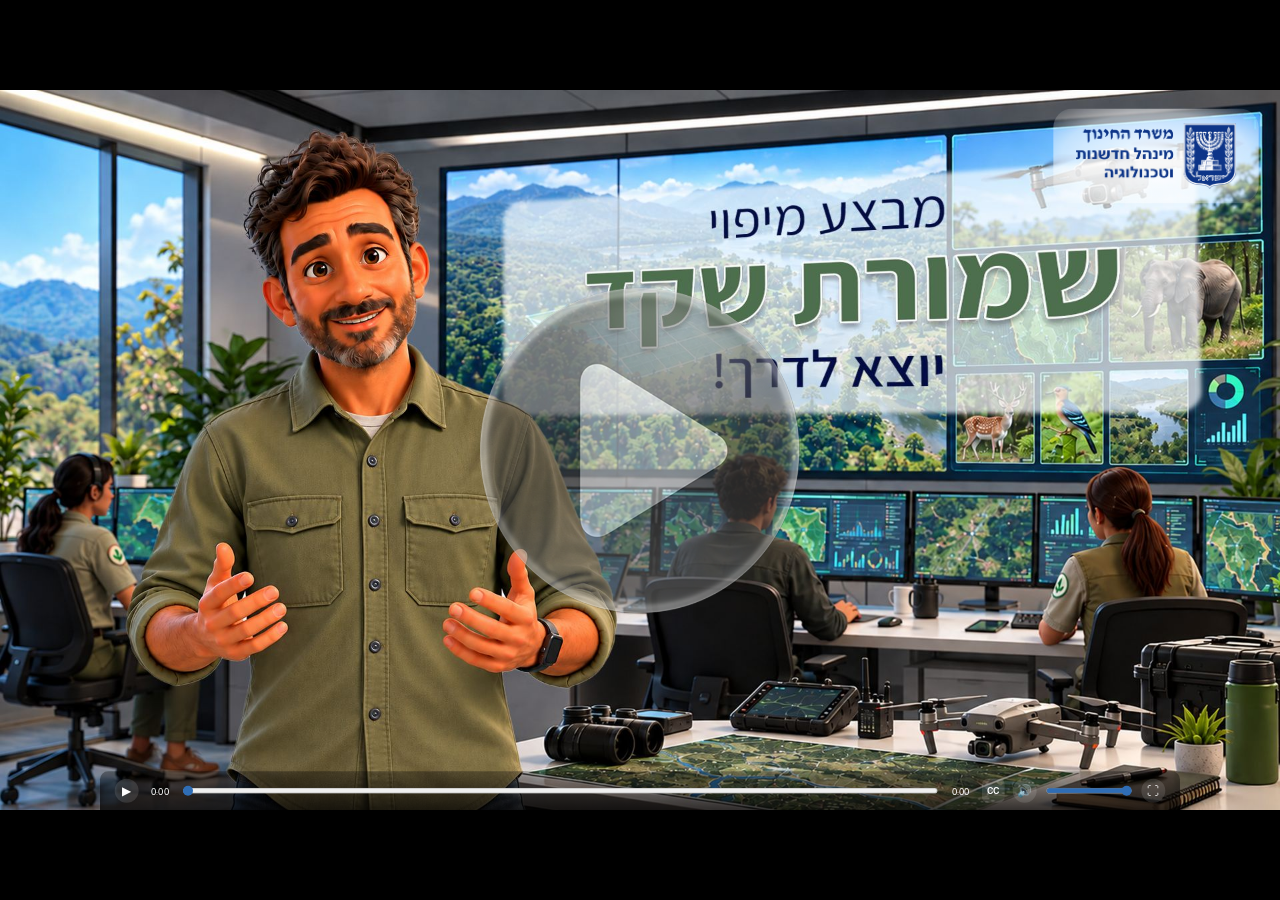
==== commit 980f2a24: "Arabic: the Ministry of Education logo on the opening screen (Arabic alt text, same official file) B" ====
--- a/index.html
+++ b/index.html
@@ -58,6 +58,7 @@
       </div>
     <div class="video-caption hidden"><p></p></div>
     <button class="play-btn-big" type="button" aria-label="تشغيل الفيديو"></button>
+    <div class="moe-logo moe-logo--card"><img src="assets/images/logos/logo-moe-navy.png" alt="وزارة التربية والتعليم – دائرة الابتكار والتكنولوجيا"></div>
   </div>
   <button class="nav-btn nav-next hidden" type="button" aria-label="التالي"></button>
 </section>
@@ -567,11 +568,14 @@
   <button class="nav-btn nav-prev" type="button" aria-label="العودة"></button>
 </section>
 
-<!-- The end of the lomda (script.js: showReturnScreen). The finish popup above (the storyboard's own wording) sends the grade
-     when it opens; its X, Escape or the backdrop shows this dark screen, which sends the learner back to the Moodle.
-     The wording is the approved house text; "העמוד הבא" has to be the label of the Moodle quiz's next-page button. -->
+<!-- The end of the lomda (script.js: showReturnScreen). The finish popup above (the storyboard's own wording) sends the grade when it opens; its X, Escape or the backdrop shows this black screen: close the lomda and go back to the Moodle questions.
+     The wording and the logo (assets/images/moodle-logo-white.svg) are the approved ending (Hebrew and Arabic). -->
 <div id="final-return" role="dialog" aria-modal="true" aria-labelledby="final-return-text" tabindex="-1" hidden>
-  <p id="final-return-text">الآن، عودوا إلى النموذج،<br>اضغطوا على زرّ "الصفحة التالية"<br>وأجيبوا عن الأسئلة.</p>
+  <div class="return-stage">
+    <p id="final-return-text" class="return-text">الآن أغلقوا الوحدة التعليمية<br>وعودوا للإجابة عن أسئلة المساق في<img class="return-moodle-logo" src="assets/images/moodle-logo-white.svg" alt="Moodle"></p>
+    <button class="return-close" type="button">إغلاق الوحدة التعليمية</button>
+    <p class="return-hint" hidden>يمكنكم إغلاق هذه النافذة.</p>
+  </div>
 </div>
 
 <!-- ================= Global elements (outside every screen) ================= -->
--- a/styles.css
+++ b/styles.css
@@ -1373,5 +1373,21 @@
 #final-return { position: absolute; inset: 0; z-index: 400; }
 #final-return[hidden] { display: none; }
 #final-return:focus { outline: none; }
-#final-return { display: flex; align-items: center; justify-content: center; background: #000; color: #fff; text-align: center; }
-#final-return p { margin: 0; width: 1700px; font-size: 82px; line-height: 1.5; font-weight: 700; }
+#final-return { background: #000; color: #fff; text-align: center; }
+.return-stage { position: absolute; inset: 0; padding: 0 120px; display: flex; flex-direction: column; gap: 80px; align-items: center; justify-content: center; }
+.return-text { margin: 0; text-align: center; font-size: 84px; line-height: 1.4; font-weight: 700; color: #fff; }
+.return-moodle-logo { position: static; display: inline-block; height: 0.85em; width: auto; margin-inline-start: 0.25em; vertical-align: -0.1em; }
+.return-close { padding: 18px 54px; border-radius: 14px; border: 3px solid #fff; background: #fff; color: #000; font: inherit; font-size: 46px; font-weight: 700; cursor: pointer; }
+.return-close:hover { background: #d9d9d9; }
+.return-close:focus-visible { outline: 4px solid #ffcc00; outline-offset: 6px; }
+.return-hint { margin: 0; text-align: center; font-size: 44px; color: #fff; }
+.return-hint[hidden] { display: none; }
+
+/* The Ministry of Education logo on the opening screen (the skill's .moe-logo; references/logo.md). */
+.moe-logo { position: absolute; top: 28px; right: 32px; z-index: 3; width: 240px; }
+.moe-logo img { display: block; width: 100%; height: auto; }
+.moe-logo--card { box-sizing: content-box; padding: 22px 34px; border-radius: 28px;
+  background: radial-gradient(ellipse at center, rgba(255,255,255,.92) 0%, rgba(255,255,255,.6) 65%, rgba(255,255,255,0) 100%); }
+.moe-logo--left { right: auto; left: 32px; }
+/* On a video opening the logo shows on the poster and goes away when the video starts (the big play button hides then). */
+.play-btn-big.hidden ~ .moe-logo { display: none; }
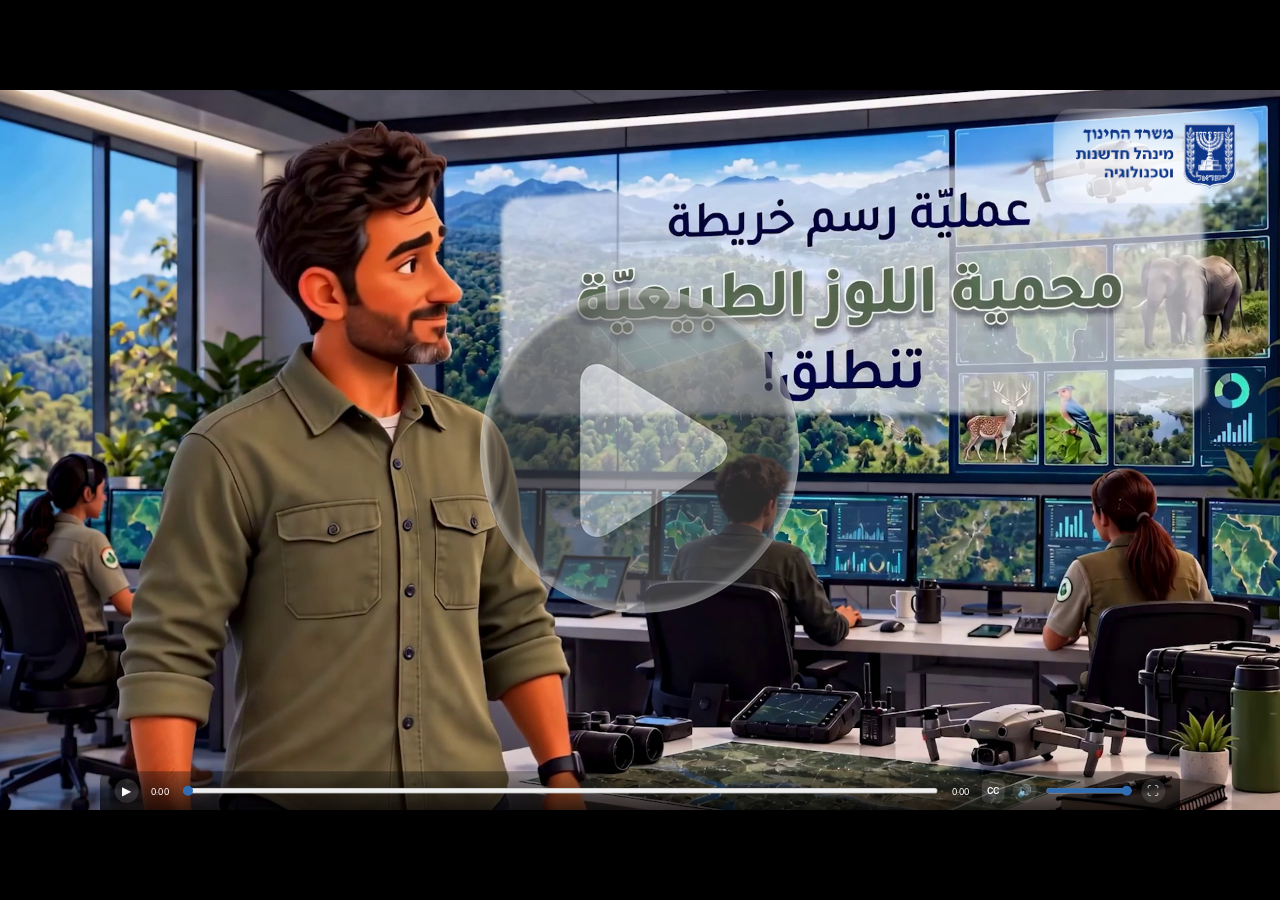
==== commit fcb738d4: "Arabic: the four Arabic videos and the screen 2 narration Videos (screens 1, 7, 9, 11) replace the s" ====
--- a/index.html
+++ b/index.html
@@ -34,27 +34,27 @@
     <!-- the poster (data-poster) only shows if the video file is missing; otherwise its first frame shows -->
     <video class="video-el" playsinline preload="metadata" disablepictureinpicture controlslist="nodownload noremoteplayback nofullscreen noplaybackrate" data-poster="assets/images/video-intro-poster.jpg" data-preview-at="0.5"><source src="assets/videos/RAHFAN_RESHET_CLIP1_V3.mp4#t=0.001" type="video/mp4"></video>
     <!-- captions: the producer's SRT (RAHFAN_RESHET_CLIP*.srt), one span per cue -->
-    <div class="vcap-src" data-clear-after="48.72" hidden>
-        <span data-t="0" data-end="1.6">مرحبا بكم،</span>
-        <span data-t="1.6" data-end="4.1">تلقّينا في الأيام الأخيرة تقارير عن تغيّرات</span>
-        <span data-t="4.1" data-end="5.908">في منطقة محمية اللوز الطبيعيّة</span>
-        <span data-t="5.909" data-end="8.32">جفّت بعض مصادر المياه</span>
-        <span data-t="8.32" data-end="11.54">وبدأت الحيوانات تتحرّك بشكل غير معتاد</span>
-        <span data-t="11.54" data-end="14.06">بحثا عن مصادر مياه جديدة</span>
-        <span data-t="14.06" data-end="17.24">لكي نفهم ما تغيّر ونحمي الحيوانات البرّية</span>
-        <span data-t="17.24" data-end="19.54">علينا أن نعيد رسم خريطة لجميع</span>
-        <span data-t="19.54" data-end="21.87">أنحاء المحمية، باستخدام طائرة مسيّرة للمسح</span>
-        <span data-t="21.87" data-end="23.94">وهنا سنحتاج إلى مساعدتكم</span>
-        <span data-t="23.94" data-end="26.5">انضمّوا إلى فريقنا من علماء البيئة الصغار</span>
-        <span data-t="26.5" data-end="28.34">طلّاب وطالبات مثلكم</span>
-        <span data-t="28.34" data-end="30.94">وساعدونا في تخطيط مهمّة المسح</span>
-        <span data-t="30.94" data-end="33.82">يهمّنا أن تعرفوا عند تخطيط المسح</span>
-        <span data-t="33.82" data-end="36.48">طائرتنا المسيّرة ذات بطّاريّة محدودة</span>
-        <span data-t="36.48" data-end="39.18">ولا تستطيع مسح المحمية كلّها في يوم واحد</span>
-        <span data-t="39.18" data-end="41.02">هذا يعني أنّنا سنحتاج إلى تقسيم</span>
-        <span data-t="41.02" data-end="42.795">المهمّة إلى 3 أيام مسح</span>
-        <span data-t="42.796" data-end="45.89">ننهي في نهايتها رسم خريطة المنطقة كلّها</span>
-        <span data-t="45.89" data-end="48.72">هل أنتم مستعدّون؟ هيّا نبدأ</span>
+    <div class="vcap-src" data-clear-after="54.78" hidden>
+        <span data-t="0.98" data-end="1.92">مرحبا بكم،</span>
+        <span data-t="1.97" data-end="4.88">تلقّينا في الأيام الأخيرة تقارير عن تغيّرات</span>
+        <span data-t="4.93" data-end="7.31">في منطقة محمية اللوز الطبيعيّة</span>
+        <span data-t="7.36" data-end="9.15">جفّت بعض مصادر المياه</span>
+        <span data-t="9.2" data-end="12.12">وبدأت الحيوانات تتحرّك بشكل غير معتاد</span>
+        <span data-t="12.17" data-end="14.28">بحثا عن مصادر مياه جديدة</span>
+        <span data-t="14.33" data-end="17.91">لكي نفهم ما تغيّر ونحمي الحيوانات البرّية</span>
+        <span data-t="17.96" data-end="19.9">علينا أن نعيد رسم خريطة لجميع</span>
+        <span data-t="19.95" data-end="24.07">أنحاء المحمية، باستخدام طائرة مسيّرة للمسح</span>
+        <span data-t="24.12" data-end="26.81">وهنا سنحتاج إلى مساعدتكم</span>
+        <span data-t="26.86" data-end="29.27">انضمّوا إلى فريقنا من علماء البيئة الصغار</span>
+        <span data-t="29.32" data-end="31.8">طلّاب وطالبات مثلكم</span>
+        <span data-t="31.85" data-end="34.38">وساعدونا في تخطيط مهمّة المسح</span>
+        <span data-t="34.43" data-end="37.13">يهمّنا أن تعرفوا عند تخطيط المسح</span>
+        <span data-t="37.18" data-end="40.12">طائرتنا المسيّرة ذات بطّاريّة محدودة</span>
+        <span data-t="40.19" data-end="43.48">ولا تستطيع مسح المحمية كلّها في يوم واحد</span>
+        <span data-t="43.55" data-end="45.67">هذا يعني أنّنا سنحتاج إلى تقسيم</span>
+        <span data-t="45.72" data-end="48.42">المهمّة إلى 3 أيام مسح</span>
+        <span data-t="48.47" data-end="51.99">ننهي في نهايتها رسم خريطة المنطقة كلّها</span>
+        <span data-t="52.04" data-end="54.78">هل أنتم مستعدّون؟ هيّا نبدأ</span>
       </div>
     <div class="video-caption hidden"><p></p></div>
     <button class="play-btn-big" type="button" aria-label="تشغيل الفيديو"></button>
@@ -71,9 +71,9 @@
   </div>
   <div class="banner welcome-banner">
     <p class="reveal" data-narration-at="0"><strong>أهلا بكم في نظام التحكّم بالطائرة المسيّرة.</strong></p>
-    <p class="reveal" data-narration-at="3.32">محميّتنا مستوية السطح وعلى شكل مستطيل.</p>
-    <p class="reveal" data-narration-at="6.06">يقسّم النظام المنطقة إلى شبكة رقميّة من المربّعات المتساوية لتخطيط المسح.</p>
-    <p class="reveal" data-narration-at="12.42">مهمّتكم، بصفتكم مخطّطي عمليّة المسح، هي أن تحدّدوا كيف سيُوزَّع عمل المسح بين <span class="keep-together">أيام العمليّة الثلاثة.</span></p>
+    <p class="reveal" data-narration-at="4.06">محميّتنا مستوية السطح وعلى شكل مستطيل.</p>
+    <p class="reveal" data-narration-at="8.22">يقسّم النظام المنطقة إلى شبكة رقميّة من المربّعات المتساوية لتخطيط المسح.</p>
+    <p class="reveal" data-narration-at="15.08">مهمّتكم، بصفتكم مخطّطي عمليّة المسح، هي أن تحدّدوا كيف سيُوزَّع عمل المسح بين <span class="keep-together">أيام العمليّة الثلاثة.</span></p>
     <button class="narration-toggle" type="button" aria-label="تشغيل السرد الصوتي" aria-controls="welcome-narration" aria-pressed="false">
       <svg class="narration-speaker" viewBox="0 0 32 32" aria-hidden="true" focusable="false"><path d="M5 12h6l8-6v20l-8-6H5z"/><path class="sound-wave" d="M23 11a7 7 0 0 1 0 10M26 7a12 12 0 0 1 0 18"/></svg>
       <svg class="narration-pause" viewBox="0 0 32 32" aria-hidden="true" focusable="false"><rect x="8" y="7" width="6" height="18" rx="1"/><rect x="19" y="7" width="6" height="18" rx="1"/></svg>
@@ -286,18 +286,18 @@
 <section class="screen" data-screen="7" data-sid="video-conditions" data-type="video" tabindex="-1">
   <div class="video-wrap">
     <video class="video-el" playsinline preload="metadata" disablepictureinpicture controlslist="nodownload noremoteplayback nofullscreen noplaybackrate" data-poster="assets/images/video-conditions-poster.jpg"><source src="assets/videos/RAHFAN_RESHET_CLIP2_V2.mp4#t=0.001" type="video/mp4"></video>
-    <div class="vcap-src" data-clear-after="27.54" hidden>
-        <span data-t="0.18" data-end="2.3">وصلنا تحديث من غرفة التحكّم</span>
-        <span data-t="2.3" data-end="3.9">تغيّر الطقس</span>
-        <span data-t="3.9" data-end="5.72">إذًا، لا حاجة إلى مسح الجزء</span>
-        <span data-t="5.72" data-end="7.58">الأكبر في اليومين الأولين</span>
-        <span data-t="7.58" data-end="10.44">هناك، مع ذلك، شروط جديدة للمهمّة</span>
-        <span data-t="10.44" data-end="14.08">يجب أن تكون المساحة التي ستُمسح في اليوم الثاني أكبر</span>
-        <span data-t="14.08" data-end="17.12">بمرّتين من الجزء الذي سيُمسح في اليوم الأول</span>
-        <span data-t="17.12" data-end="20.46">ويبقى للمسح في اليوم الثالث مساحة أصغر</span>
-        <span data-t="20.46" data-end="22.24">من نصف مساحة المحمية</span>
-        <span data-t="22.24" data-end="25.38">حسنا، نحتاج إذن إلى التفكير في خيار</span>
-        <span data-t="25.38" data-end="27.54">آخر يلبّي هذه الشروط</span>
+    <div class="vcap-src" data-clear-after="30.96" hidden>
+        <span data-t="0.27" data-end="2.14">وصلنا تحديث من غرفة التحكّم</span>
+        <span data-t="2.19" data-end="3.81">تغيّر الطقس</span>
+        <span data-t="3.86" data-end="5.65">إذًا، لا حاجة إلى مسح الجزء</span>
+        <span data-t="5.7" data-end="7.98">الأكبر في اليومين الأولين</span>
+        <span data-t="8.03" data-end="11.75">هناك، مع ذلك، شروط جديدة للمهمّة</span>
+        <span data-t="11.8" data-end="15.52">يجب أن تكون المساحة التي ستُمسح في اليوم الثاني أكبر</span>
+        <span data-t="15.57" data-end="19.48">بمرّتين من الجزء الذي سيُمسح في اليوم الأول</span>
+        <span data-t="19.64" data-end="22.3">ويبقى للمسح في اليوم الثالث مساحة أصغر</span>
+        <span data-t="22.35" data-end="24.73">من نصف مساحة المحمية</span>
+        <span data-t="24.78" data-end="28.35">حسنا، نحتاج إذن إلى التفكير في خيار</span>
+        <span data-t="28.4" data-end="30.96">آخر يلبّي هذه الشروط</span>
       </div>
     <div class="video-caption hidden"><p></p></div>
     <button class="play-btn-big" type="button" aria-label="تشغيل الفيديو"></button>
@@ -387,13 +387,13 @@
   <div class="popup-src popup-wide" id="video-q5" hidden>
     <div class="video-wrap">
       <video class="video-el" playsinline preload="metadata" disablepictureinpicture controlslist="nodownload noremoteplayback nofullscreen noplaybackrate" data-poster="assets/images/q5-video-poster.jpg"><source src="assets/videos/RAHFAN_RESHET_CLIP3_V2.mp4#t=0.001" type="video/mp4"></video>
-      <div class="vcap-src" data-clear-after="14.92" hidden>
-        <span data-t="0" data-end="1.72">يجب بحسب شروط المهمّة</span>
-        <span data-t="1.72" data-end="3.46">أن نمسح في اليوم الثاني</span>
-        <span data-t="3.46" data-end="7.4">جزءا أكبر بمرّتين من الجزء الذي مُسح في اليوم الأول</span>
-        <span data-t="7.4" data-end="9.38">جمع المساحتين معا</span>
-        <span data-t="9.38" data-end="11.42">يعطي مساحة أكبر من الواحد الصحيح</span>
-        <span data-t="11.42" data-end="14.92">ولذلك لا يلبّي هذا الخيار شروط المهمّة</span>
+      <div class="vcap-src" data-clear-after="18.62" hidden>
+        <span data-t="0.34" data-end="2.51">يجب بحسب شروط المهمّة</span>
+        <span data-t="2.56" data-end="4.38">أن نمسح في اليوم الثاني</span>
+        <span data-t="4.43" data-end="9.53">جزءا أكبر بمرّتين من الجزء الذي مُسح في اليوم الأول</span>
+        <span data-t="9.58" data-end="11.23">جمع المساحتين معا</span>
+        <span data-t="11.28" data-end="14.5">يعطي مساحة أكبر من الواحد الصحيح</span>
+        <span data-t="14.55" data-end="18.62">ولذلك لا يلبّي هذا الخيار شروط المهمّة</span>
       </div>
       <div class="video-caption hidden"><p></p></div>
       <button class="play-btn-big" type="button" aria-label="تشغيل الفيديو"></button>
@@ -453,20 +453,20 @@
 <section class="screen" data-screen="11" data-sid="video-results" data-type="video" tabindex="-1">
   <div class="video-wrap">
     <video class="video-el" playsinline preload="metadata" disablepictureinpicture controlslist="nodownload noremoteplayback nofullscreen noplaybackrate" data-preview-at="0.13" data-poster="assets/images/video-results-poster.jpg"><source src="assets/videos/RAHFAN_RESHET_CLIP4_V3.mp4#t=0.001" type="video/mp4"></video>
-    <div class="vcap-src" data-clear-after="37.28" hidden>
-        <span data-t="0" data-end="1.62">نجحت خطّتنا!</span>
-        <span data-t="1.62" data-end="3.26">أنهت الطائرة المسيّرة المسح</span>
-        <span data-t="3.26" data-end="5.44">وجمعت معلومات كثيرة جدا عن المحمية</span>
-        <span data-t="5.44" data-end="8.9">هيّا نعرض المعلومات التي جُمعت بواسطة مخطّط دائري</span>
-        <span data-t="8.9" data-end="11.8">مذهل! عالج الطاقم البيانات</span>
-        <span data-t="11.8" data-end="15.88">ويمكننا أن نرى كيف انقسمت مساحة المحمية بحسب أنواع المناطق</span>
-        <span data-t="15.88" data-end="19.25">1/2 من مساحة المحمية أحراش ونباتات</span>
-        <span data-t="19.25" data-end="22.4">1/4 من مساحة المحمية هي مصادر المياه</span>
-        <span data-t="22.4" data-end="26.34">و1/5 من المساحة مسارات الوصول لطواقم العمل بالمحمية</span>
-        <span data-t="26.34" data-end="30.78">و1/10 من المساحة هي منطقة إطلالة للزوّار والزائرات</span>
-        <span data-t="30.78" data-end="33.77">لحظة، يبدو لي أنّ هناك خطأ في البيانات!</span>
-        <span data-t="33.77" data-end="35.11">حقّا؟</span>
-        <span data-t="35.11" data-end="37.28">هيّا نفحص ذلك معا</span>
+    <div class="vcap-src" data-clear-after="46.01" hidden>
+        <span data-t="0.0" data-end="1.82">نجحت خطّتنا!</span>
+        <span data-t="1.87" data-end="3.95">أنهت الطائرة المسيّرة المسح</span>
+        <span data-t="4.0" data-end="7.45">وجمعت معلومات كثيرة جدا عن المحمية</span>
+        <span data-t="7.5" data-end="11.72">هيّا نعرض المعلومات التي جُمعت بواسطة مخطّط دائري</span>
+        <span data-t="11.95" data-end="15.1">مذهل! عالج الطاقم البيانات</span>
+        <span data-t="15.15" data-end="20.89">ويمكننا أن نرى كيف انقسمت مساحة المحمية بحسب أنواع المناطق</span>
+        <span data-t="20.94" data-end="24.73">1/2 من مساحة المحمية أحراش ونباتات</span>
+        <span data-t="24.78" data-end="28.3">1/4 من مساحة المحمية هي مصادر المياه</span>
+        <span data-t="28.35" data-end="33.22">و1/5 من المساحة مسارات الوصول لطواقم العمل بالمحمية</span>
+        <span data-t="33.27" data-end="38.42">و1/10 من المساحة هي منطقة إطلالة للزوّار والزائرات</span>
+        <span data-t="38.47" data-end="41.9">لحظة، يبدو لي أنّ هناك خطأ في البيانات!</span>
+        <span data-t="41.95" data-end="43.26">حقّا؟</span>
+        <span data-t="43.47" data-end="46.01">هيّا نفحص ذلك معا</span>
       </div>
     <div class="video-caption hidden"><p></p></div>
     <button class="play-btn-big" type="button" aria-label="تشغيل الفيديو"></button>
